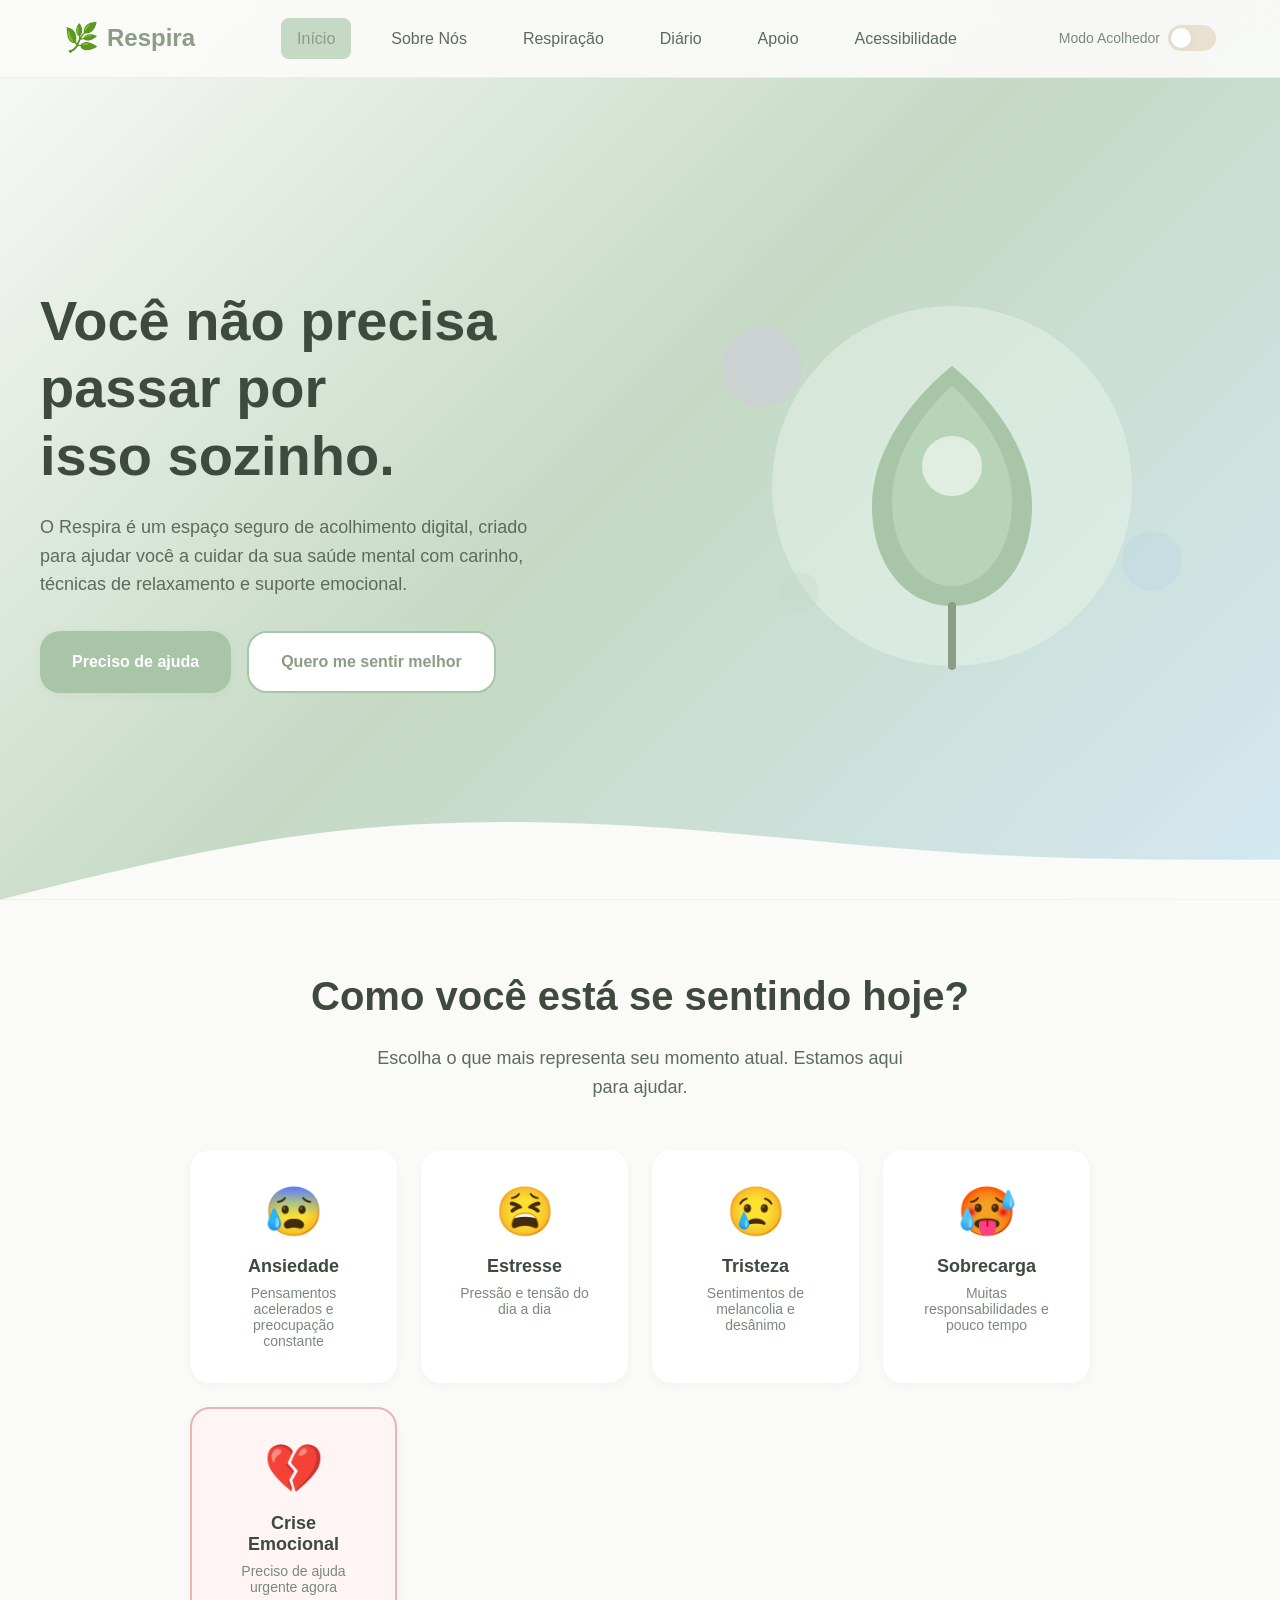
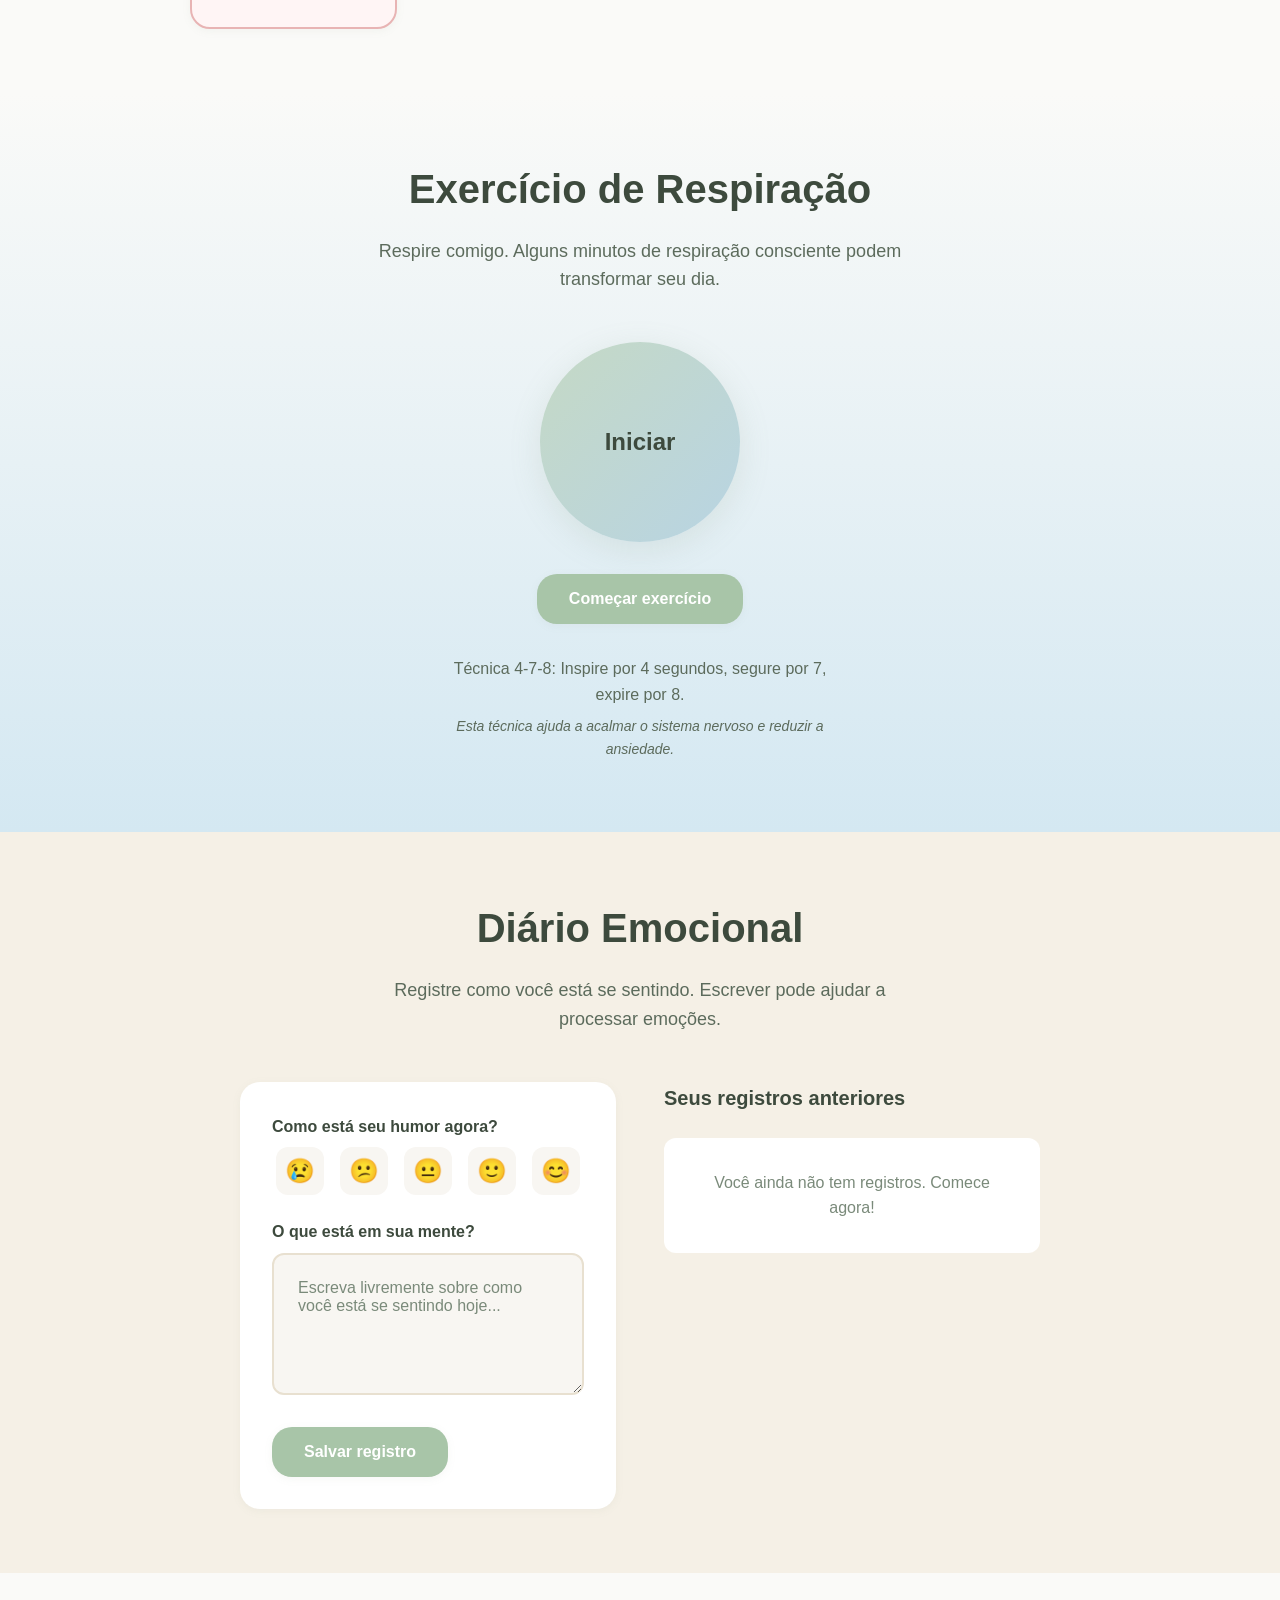
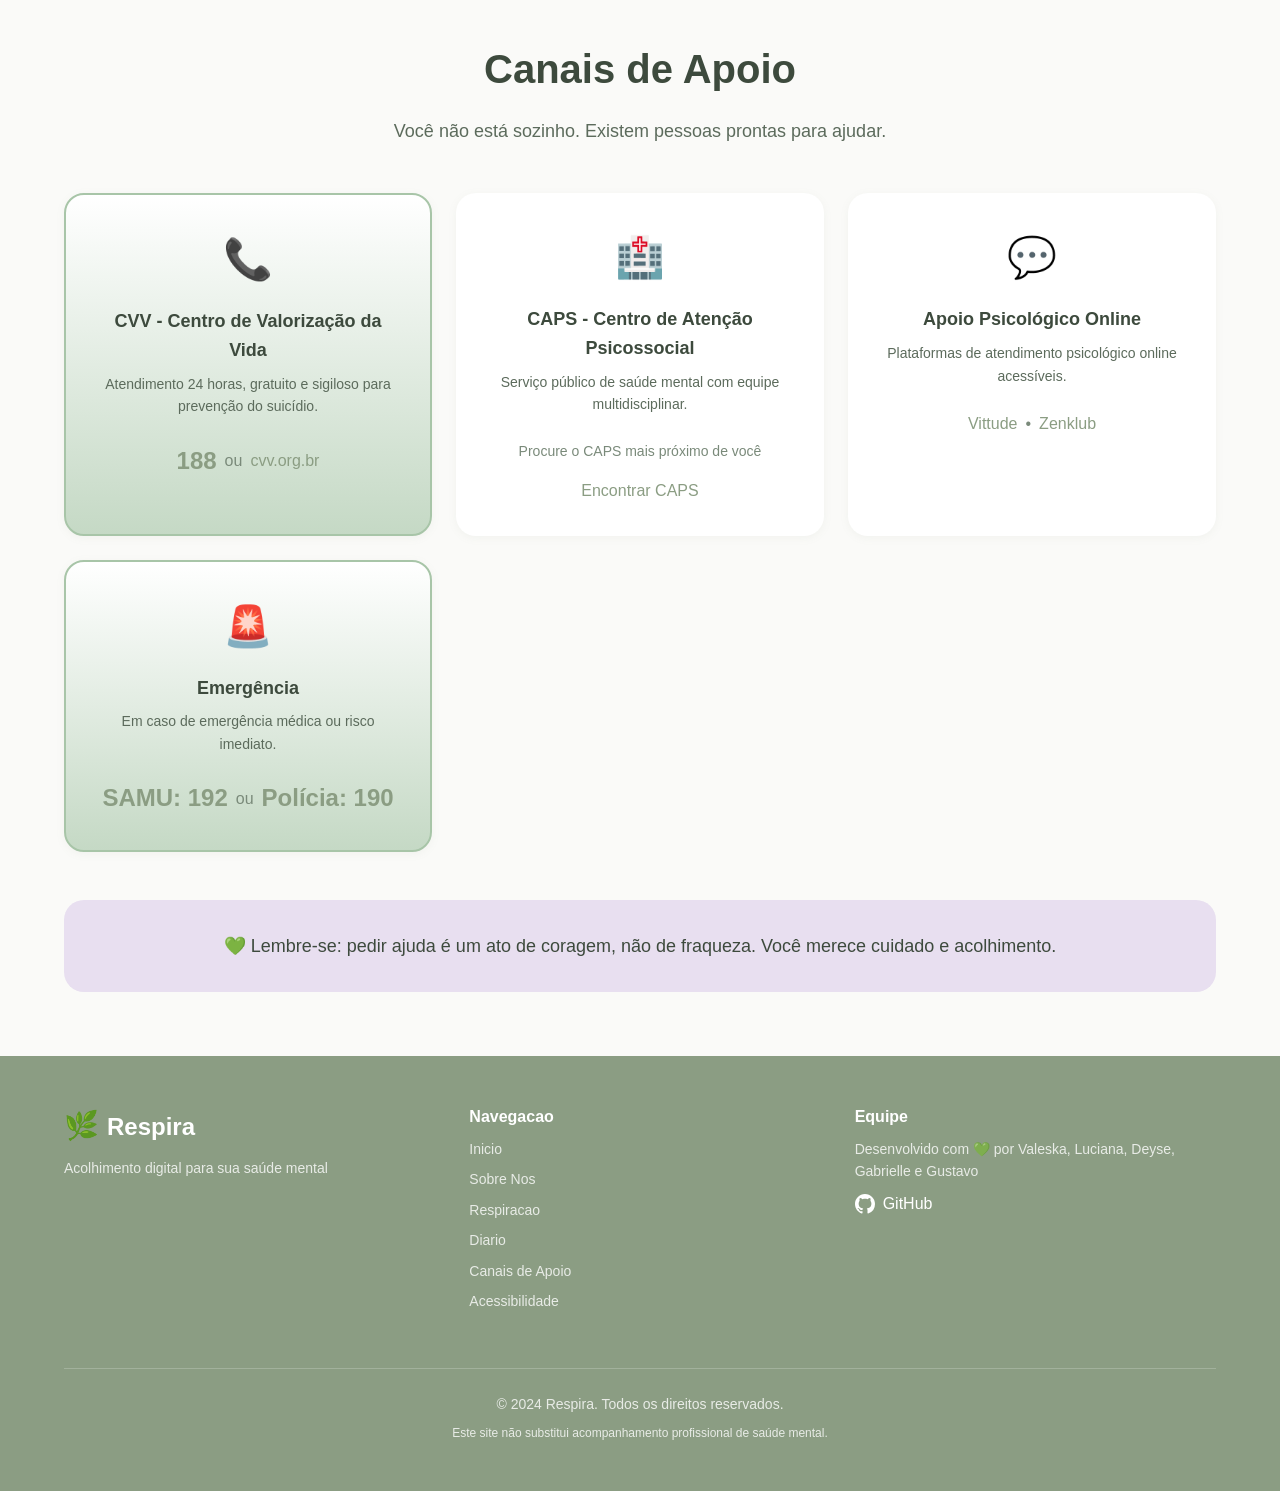
==== RESPIRA_WEB/HTML/index.html @ 134fc85c "Respira Código Inicial" ====
<!DOCTYPE html>
<html lang="pt-BR">
<head>
  <meta charset="UTF-8">
  <meta name="viewport" content="width=device-width, initial-scale=1.0">
  <title>Respira - Acolhimento Digital e Saúde Mental</title>
  <meta name="description" content="Você não precisa passar por isso sozinho. O Respira oferece acolhimento emocional, exercícios de respiração e apoio para sua saúde mental.">
  <link rel="preconnect" href="https://fonts.googleapis.com">
  <link rel="preconnect" href="https://fonts.gstatic.com" crossorigin>
  <link href="https://fonts.googleapis.com/css2?family=Nunito:wght@400;500;600;700&display=swap" rel="stylesheet">
  <link rel="stylesheet" href="../CSS/style.css">
  <script src="../JS/global-accessibility.js"></script>
</head>
<body>
  <!-- Skip link para acessibilidade -->
  <a href="#main-content" class="skip-link">Pular para o conteúdo principal</a>
  
  <!-- Header com toggle do Modo Acolhedor -->
  <header class="header">
    <div class="container header-content">
      <a href="#" class="logo">
        <span class="logo-icon">🌿</span>
        Respira
      </a>
      <nav class="nav">
        <a href="index.html" class="nav-link active">Início</a>
        <a href="sobre.html" class="nav-link">Sobre Nós</a>
        <a href="respiracao.html" class="nav-link">Respiração</a>
        <a href="diario.html" class="nav-link">Diário</a>
        <a href="apoio.html" class="nav-link">Apoio</a>
        <a href="acessibilidade.html" class="nav-link">Acessibilidade</a>
      </nav>
      <!-- RN04: Toggle para Modo Acolhedor -->
      <div class="modo-acolhedor-toggle">
        <label class="toggle-label" for="modoAcolhedor">
          <span class="toggle-text">Modo Acolhedor</span>
          <div class="toggle-switch">
            <input type="checkbox" id="modoAcolhedor" class="toggle-input">
            <span class="toggle-slider"></span>
          </div>
        </label>
      </div>
      <button class="mobile-menu-btn" aria-label="Menu">
        <span></span>
        <span></span>
        <span></span>
      </button>
    </div>
  </header>

  <!-- Mobile Menu -->
  <div class="mobile-menu">
    <a href="index.html" class="mobile-nav-link">Inicio</a>
    <a href="sobre.html" class="mobile-nav-link">Sobre Nos</a>
    <a href="respiracao.html" class="mobile-nav-link">Respiracao</a>
    <a href="diario.html" class="mobile-nav-link">Diario</a>
    <a href="apoio.html" class="mobile-nav-link">Apoio</a>
    <a href="acessibilidade.html" class="mobile-nav-link">Acessibilidade</a>
  </div>

  <main id="main-content">
    <!-- 1. HERO SECTION -->
    <section class="hero">
      <div class="container hero-content">
        <div class="hero-text">
          <h1 class="hero-title">Você não precisa passar por isso sozinho.</h1>
          <p class="hero-subtitle">
            O Respira é um espaço seguro de acolhimento digital, criado para ajudar você a cuidar 
            da sua saúde mental com carinho, técnicas de relaxamento e suporte emocional.
          </p>
          <div class="hero-buttons">
            <a href="#apoio" class="btn btn-primary">Preciso de ajuda</a>
            <a href="#como-voce-esta" class="btn btn-secondary">Quero me sentir melhor</a>
          </div>
        </div>
        <div class="hero-illustration">
          <div class="floating-shapes">
            <div class="shape shape-1"></div>
            <div class="shape shape-2"></div>
            <div class="shape shape-3"></div>
          </div>
          <div class="hero-image">
            <svg viewBox="0 0 400 400" fill="none" xmlns="http://www.w3.org/2000/svg">
              <circle cx="200" cy="200" r="180" fill="#E8F5E9" opacity="0.5"/>
              <path d="M200 80C200 80 120 140 120 220C120 280 155 320 200 320C245 320 280 280 280 220C280 140 200 80 200 80Z" fill="#A8C5A8"/>
              <path d="M200 100C200 100 140 150 140 215C140 265 167 300 200 300C233 300 260 265 260 215C260 150 200 100 200 100Z" fill="#B8D4B8"/>
              <circle cx="200" cy="180" r="30" fill="#fff" opacity="0.6"/>
              <path d="M200 320V380" stroke="#8B9D83" stroke-width="8" stroke-linecap="round"/>
            </svg>
          </div>
        </div>
      </div>
      <div class="hero-wave">
        <svg viewBox="0 0 1440 120" fill="none" xmlns="http://www.w3.org/2000/svg" preserveAspectRatio="none">
          <path d="M0 120L60 105C120 90 240 60 360 45C480 30 600 30 720 37.5C840 45 960 60 1080 67.5C1200 75 1320 75 1380 75L1440 75V120H1380C1320 120 1200 120 1080 120C960 120 840 120 720 120C600 120 480 120 360 120C240 120 120 120 60 120H0Z" fill="#FAFAF8"/>
        </svg>
      </div>
    </section>

    <!-- 2. SEÇÃO "COMO VOCÊ ESTÁ HOJE?" -->
    <section id="como-voce-esta" class="section emotions-section">
      <div class="container">
        <div class="section-header">
          <h2 class="section-title">Como você está se sentindo hoje?</h2>
          <p class="section-subtitle">Escolha o que mais representa seu momento atual. Estamos aqui para ajudar.</p>
        </div>
        
        <div class="emotions-grid">
          <!-- Card Ansiedade -->
          <button class="emotion-card" data-emotion="ansiedade">
            <div class="emotion-icon">😰</div>
            <h3 class="emotion-title">Ansiedade</h3>
            <p class="emotion-desc">Pensamentos acelerados e preocupação constante</p>
          </button>
          
          <!-- Card Estresse -->
          <button class="emotion-card" data-emotion="estresse">
            <div class="emotion-icon">😫</div>
            <h3 class="emotion-title">Estresse</h3>
            <p class="emotion-desc">Pressão e tensão do dia a dia</p>
          </button>
          
          <!-- Card Tristeza -->
          <button class="emotion-card" data-emotion="tristeza">
            <div class="emotion-icon">😢</div>
            <h3 class="emotion-title">Tristeza</h3>
            <p class="emotion-desc">Sentimentos de melancolia e desânimo</p>
          </button>
          
          <!-- Card Sobrecarga -->
          <button class="emotion-card" data-emotion="sobrecarga">
            <div class="emotion-icon">🥵</div>
            <h3 class="emotion-title">Sobrecarga</h3>
            <p class="emotion-desc">Muitas responsabilidades e pouco tempo</p>
          </button>
          
          <!-- Card Crise Emocional (RN01) -->
          <button class="emotion-card emotion-card-crisis" data-emotion="crise">
            <div class="emotion-icon">💔</div>
            <h3 class="emotion-title">Crise Emocional</h3>
            <p class="emotion-desc">Preciso de ajuda urgente agora</p>
          </button>
        </div>

        <!-- Conteúdo Dinâmico baseado na emoção selecionada -->
        <div id="conteudo-emocional" class="emotional-content" style="display: none;">
          <!-- Conteúdo será inserido dinamicamente via JavaScript -->
        </div>
      </div>
    </section>

    <!-- Alerta de Apoio (RN03) - Exibido após 3 emoções negativas -->
    <div id="alerta-apoio" class="support-alert" style="display: none;">
      <div class="support-alert-content">
        <button class="support-alert-close" aria-label="Fechar">&times;</button>
        <div class="support-alert-icon">💚</div>
        <h3>Estamos aqui por você</h3>
        <p>Notamos que você tem passado por momentos difíceis. Que tal conversar com um profissional? Buscar apoio é um ato de coragem e autocuidado.</p>
        <a href="#apoio" class="btn btn-primary">Ver opções de apoio</a>
      </div>
    </div>

    <!-- 4. EXERCÍCIO RESPIRATÓRIO -->
    <section id="respiracao" class="section breathing-section">
      <div class="container">
        <div class="section-header">
          <h2 class="section-title">Exercício de Respiração</h2>
          <p class="section-subtitle">Respire comigo. Alguns minutos de respiração consciente podem transformar seu dia.</p>
        </div>
        
        <div class="breathing-container">
          <div class="breathing-circle" id="breathingCircle">
            <span class="breathing-text" id="breathingText">Iniciar</span>
          </div>
          
          <div class="breathing-controls">
            <button class="btn btn-primary" id="startBreathing">Começar exercício</button>
            <button class="btn btn-secondary" id="stopBreathing" style="display: none;">Pausar</button>
          </div>
          
          <div class="breathing-info">
            <p>Técnica 4-7-8: Inspire por 4 segundos, segure por 7, expire por 8.</p>
            <p class="breathing-tip">Esta técnica ajuda a acalmar o sistema nervoso e reduzir a ansiedade.</p>
          </div>
        </div>
      </div>
    </section>

    <!-- 5. DIÁRIO EMOCIONAL -->
    <section id="diario" class="section diary-section">
      <div class="container">
        <div class="section-header">
          <h2 class="section-title">Diário Emocional</h2>
          <p class="section-subtitle">Registre como você está se sentindo. Escrever pode ajudar a processar emoções.</p>
        </div>
        
        <div class="diary-container">
          <form class="diary-form" id="diaryForm">
            <div class="diary-mood">
              <label class="diary-label">Como está seu humor agora?</label>
              <div class="mood-options">
                <button type="button" class="mood-btn" data-mood="muito-mal">😢</button>
                <button type="button" class="mood-btn" data-mood="mal">😕</button>
                <button type="button" class="mood-btn" data-mood="neutro">😐</button>
                <button type="button" class="mood-btn" data-mood="bem">🙂</button>
                <button type="button" class="mood-btn" data-mood="muito-bem">😊</button>
              </div>
            </div>
            
            <div class="diary-entry">
              <label class="diary-label" for="diaryText">O que está em sua mente?</label>
              <textarea 
                id="diaryText" 
                class="diary-textarea" 
                placeholder="Escreva livremente sobre como você está se sentindo hoje..."
                rows="5"
              ></textarea>
            </div>
            
            <button type="submit" class="btn btn-primary diary-submit">Salvar registro</button>
          </form>
          
          <div class="diary-history">
            <h3 class="diary-history-title">Seus registros anteriores</h3>
            <div id="diaryEntries" class="diary-entries">
              <!-- Entradas serão carregadas via JavaScript do LocalStorage -->
              <p class="diary-empty">Você ainda não tem registros. Comece agora!</p>
            </div>
          </div>
        </div>
      </div>
    </section>

    <!-- 6. SEÇÃO DE APOIO -->
    <section id="apoio" class="section support-section">
      <div class="container">
        <div class="section-header">
          <h2 class="section-title">Canais de Apoio</h2>
          <p class="section-subtitle">Você não está sozinho. Existem pessoas prontas para ajudar.</p>
        </div>
        
        <div class="support-grid">
          <!-- CVV -->
          <div class="support-card support-card-emergency">
            <div class="support-icon">📞</div>
            <h3 class="support-title">CVV - Centro de Valorização da Vida</h3>
            <p class="support-desc">Atendimento 24 horas, gratuito e sigiloso para prevenção do suicídio.</p>
            <div class="support-contact">
              <a href="tel:188" class="support-phone">188</a>
              <span class="support-divider">ou</span>
              <a href="https://www.cvv.org.br" target="_blank" class="support-link">cvv.org.br</a>
            </div>
          </div>
          
          <!-- CAPS -->
          <div class="support-card">
            <div class="support-icon">🏥</div>
            <h3 class="support-title">CAPS - Centro de Atenção Psicossocial</h3>
            <p class="support-desc">Serviço público de saúde mental com equipe multidisciplinar.</p>
            <div class="support-contact">
              <p class="support-info">Procure o CAPS mais próximo de você</p>
              <a href="https://www.gov.br/saude/pt-br/composicao/saps/caps" target="_blank" class="support-link">Encontrar CAPS</a>
            </div>
          </div>
          
          <!-- Apoio Psicológico Online -->
          <div class="support-card">
            <div class="support-icon">💬</div>
            <h3 class="support-title">Apoio Psicológico Online</h3>
            <p class="support-desc">Plataformas de atendimento psicológico online acessíveis.</p>
            <div class="support-contact">
              <a href="https://www.vittude.com" target="_blank" class="support-link">Vittude</a>
              <span class="support-divider">•</span>
              <a href="https://www.zenklub.com.br" target="_blank" class="support-link">Zenklub</a>
            </div>
          </div>
          
          <!-- Emergência -->
          <div class="support-card support-card-emergency">
            <div class="support-icon">🚨</div>
            <h3 class="support-title">Emergência</h3>
            <p class="support-desc">Em caso de emergência médica ou risco imediato.</p>
            <div class="support-contact">
              <a href="tel:192" class="support-phone">SAMU: 192</a>
              <span class="support-divider">ou</span>
              <a href="tel:190" class="support-phone">Polícia: 190</a>
            </div>
          </div>
        </div>
        
        <!-- Mensagem de Acolhimento -->
        <div class="support-message">
          <p>💚 Lembre-se: pedir ajuda é um ato de coragem, não de fraqueza. Você merece cuidado e acolhimento.</p>
        </div>
      </div>
    </section>
  </main>

  <!-- 7. RODAPÉ -->
  <footer class="footer">
    <div class="container footer-content">
      <div class="footer-brand">
        <span class="logo">
          <span class="logo-icon">🌿</span>
          Respira
        </span>
        <p class="footer-tagline">Acolhimento digital para sua saúde mental</p>
      </div>
      
      <div class="footer-info">
        <div class="footer-section">
          <h4>Navegacao</h4>
          <nav class="footer-nav">
            <a href="index.html">Inicio</a>
            <a href="sobre.html">Sobre Nos</a>
            <a href="respiracao.html">Respiracao</a>
            <a href="diario.html">Diario</a>
            <a href="apoio.html">Canais de Apoio</a>
            <a href="acessibilidade.html">Acessibilidade</a>
          </nav>
        </div>
        
        <div class="footer-section">
          <h4>Equipe</h4>
          <p>Desenvolvido com 💚 por Valeska, Luciana, Deyse, Gabrielle e Gustavo</p>
          <a href="https://github.com" target="_blank" class="footer-github">
            <svg width="20" height="20" viewBox="0 0 24 24" fill="currentColor">
              <path d="M12 0C5.37 0 0 5.37 0 12c0 5.31 3.435 9.795 8.205 11.385.6.105.825-.255.825-.57 0-.285-.015-1.23-.015-2.235-3.015.555-3.795-.735-4.035-1.41-.135-.345-.72-1.41-1.23-1.695-.42-.225-1.02-.78-.015-.795.945-.015 1.62.87 1.845 1.23 1.08 1.815 2.805 1.305 3.495.99.105-.78.42-1.305.765-1.605-2.67-.3-5.46-1.335-5.46-5.925 0-1.305.465-2.385 1.23-3.225-.12-.3-.54-1.53.12-3.18 0 0 1.005-.315 3.3 1.23.96-.27 1.98-.405 3-.405s2.04.135 3 .405c2.295-1.56 3.3-1.23 3.3-1.23.66 1.65.24 2.88.12 3.18.765.84 1.23 1.905 1.23 3.225 0 4.605-2.805 5.625-5.475 5.925.435.375.81 1.095.81 2.22 0 1.605-.015 2.895-.015 3.3 0 .315.225.69.825.57A12.02 12.02 0 0024 12c0-6.63-5.37-12-12-12z"/>
            </svg>
            GitHub
          </a>
        </div>
      </div>
      
      <div class="footer-bottom">
        <p>&copy; 2024 Respira. Todos os direitos reservados.</p>
        <p class="footer-disclaimer">Este site não substitui acompanhamento profissional de saúde mental.</p>
      </div>
    </div>
  </footer>

  <script src="app.js"></script>
</body>
</html>
---- RESPIRA_WEB/CSS/style.css ----
/* =====================================================
   RESPIRA - Estilos CSS
   Site de Acolhimento Digital e Saúde Mental
   
   Paleta de Cores:
   - Verde Sage: #A8C5A8, #8B9D83
   - Azul Claro: #B8D4E3, #A5C9E0
   - Bege: #F5F0E6, #E8E0D0
   - Branco Quente: #FAFAF8, #F8F6F2
   - Lilás Suave: #D4C5E0, #C9B8D9
   ===================================================== */

/* Reset e Base */
*, *::before, *::after {
  box-sizing: border-box;
  margin: 0;
  padding: 0;
}

:root {
  /* Cores Principais */
  --sage-green: #A8C5A8;
  --sage-green-dark: #8B9D83;
  --sage-green-light: #C5D9C5;
  
  --blue-light: #B8D4E3;
  --blue-lighter: #D4E8F2;
  
  --beige: #F5F0E6;
  --beige-dark: #E8E0D0;
  
  --white-warm: #FAFAF8;
  --white-warmer: #F8F6F2;
  
  --lilac: #D4C5E0;
  --lilac-light: #E8DFF0;
  
  /* Cores de Texto */
  --text-primary: #3D4A3D;
  --text-secondary: #5C6B5C;
  --text-muted: #7A8A7A;
  
  /* Cores de Estado */
  --crisis-bg: #FFF5F5;
  --crisis-border: #E8B4B4;
  --crisis-text: #8B4C4C;
  
  --success: #7CB77C;
  --warning: #E0C87A;
  
  /* Sombras */
  --shadow-sm: 0 2px 8px rgba(139, 157, 131, 0.08);
  --shadow-md: 0 4px 16px rgba(139, 157, 131, 0.12);
  --shadow-lg: 0 8px 32px rgba(139, 157, 131, 0.16);
  
  /* Bordas */
  --radius-sm: 8px;
  --radius-md: 12px;
  --radius-lg: 20px;
  --radius-xl: 32px;
  
  /* Transições */
  --transition-fast: 0.2s ease;
  --transition-normal: 0.3s ease;
  --transition-slow: 0.5s ease;
  
  /* Espaçamentos */
  --space-xs: 0.5rem;
  --space-sm: 1rem;
  --space-md: 1.5rem;
  --space-lg: 2rem;
  --space-xl: 3rem;
  --space-2xl: 4rem;
  
  /* Fontes */
  --font-family: Arial, Helvetica, sans-serif;
  --font-size-base: 16px;
  --line-height-base: 1.6;
}

html {
  font-size: var(--font-size-base);
  scroll-behavior: smooth;
}

body {
  font-family: var(--font-family);
  font-size: 1rem;
  line-height: var(--line-height-base);
  color: var(--text-primary);
  background-color: var(--white-warm);
  overflow-x: hidden;
}

/* Container */
.container {
  width: 100%;
  max-width: 1200px;
  margin: 0 auto;
  padding: 0 var(--space-md);
}

/* =====================================================
   HEADER
   ===================================================== */
.header {
  position: fixed;
  top: 0;
  left: 0;
  right: 0;
  z-index: 100;
  background: rgba(250, 250, 248, 0.95);
  backdrop-filter: blur(10px);
  border-bottom: 1px solid rgba(168, 197, 168, 0.2);
  padding: var(--space-sm) 0;
}

.header-content {
  display: flex;
  align-items: center;
  justify-content: space-between;
  gap: var(--space-md);
}

.logo {
  display: flex;
  align-items: center;
  gap: var(--space-xs);
  font-size: 1.5rem;
  font-weight: 700;
  color: var(--sage-green-dark);
  text-decoration: none;
  transition: color var(--transition-fast);
}

.logo:hover {
  color: var(--sage-green);
}

.logo-icon {
  font-size: 1.75rem;
}

.nav {
  display: none;
  gap: var(--space-md);
}

@media (min-width: 768px) {
  .nav {
    display: flex;
  }
}

.nav-link {
  color: var(--text-secondary);
  text-decoration: none;
  font-weight: 500;
  padding: var(--space-xs) var(--space-sm);
  border-radius: var(--radius-sm);
  transition: all var(--transition-fast);
}

.nav-link:hover {
  color: var(--sage-green-dark);
  background: var(--sage-green-light);
}

/* Toggle Modo Acolhedor */
.modo-acolhedor-toggle {
  display: none;
}

@media (min-width: 768px) {
  .modo-acolhedor-toggle {
    display: block;
  }
}

.toggle-label {
  display: flex;
  align-items: center;
  gap: var(--space-xs);
  cursor: pointer;
}

.toggle-text {
  font-size: 0.875rem;
  color: var(--text-muted);
  font-weight: 500;
}

.toggle-switch {
  position: relative;
  width: 48px;
  height: 26px;
}

.toggle-input {
  opacity: 0;
  width: 0;
  height: 0;
}

.toggle-slider {
  position: absolute;
  cursor: pointer;
  top: 0;
  left: 0;
  right: 0;
  bottom: 0;
  background-color: var(--beige-dark);
  border-radius: 26px;
  transition: var(--transition-fast);
}

.toggle-slider::before {
  position: absolute;
  content: "";
  height: 20px;
  width: 20px;
  left: 3px;
  bottom: 3px;
  background-color: white;
  border-radius: 50%;
  transition: var(--transition-fast);
  box-shadow: var(--shadow-sm);
}

.toggle-input:checked + .toggle-slider {
  background-color: var(--sage-green);
}

.toggle-input:checked + .toggle-slider::before {
  transform: translateX(22px);
}

/* Mobile Menu Button */
.mobile-menu-btn {
  display: flex;
  flex-direction: column;
  gap: 4px;
  padding: var(--space-xs);
  background: none;
  border: none;
  cursor: pointer;
}

@media (min-width: 768px) {
  .mobile-menu-btn {
    display: none;
  }
}

.mobile-menu-btn span {
  display: block;
  width: 24px;
  height: 2px;
  background: var(--text-secondary);
  border-radius: 2px;
  transition: var(--transition-fast);
}

.mobile-menu-btn.active span:nth-child(1) {
  transform: rotate(45deg) translate(4px, 4px);
}

.mobile-menu-btn.active span:nth-child(2) {
  opacity: 0;
}

.mobile-menu-btn.active span:nth-child(3) {
  transform: rotate(-45deg) translate(4px, -4px);
}

/* Mobile Menu */
.mobile-menu {
  display: none;
  position: fixed;
  top: 60px;
  left: 0;
  right: 0;
  background: var(--white-warm);
  padding: var(--space-md);
  box-shadow: var(--shadow-md);
  z-index: 99;
}

.mobile-menu.active {
  display: flex;
  flex-direction: column;
  gap: var(--space-sm);
}

.mobile-nav-link {
  color: var(--text-secondary);
  text-decoration: none;
  font-weight: 500;
  padding: var(--space-sm);
  border-radius: var(--radius-sm);
  transition: all var(--transition-fast);
}

.mobile-nav-link:hover {
  color: var(--sage-green-dark);
  background: var(--sage-green-light);
}

/* =====================================================
   BUTTONS
   ===================================================== */
.btn {
  display: inline-flex;
  align-items: center;
  justify-content: center;
  gap: var(--space-xs);
  padding: var(--space-sm) var(--space-lg);
  font-family: inherit;
  font-size: 1rem;
  font-weight: 600;
  text-decoration: none;
  border: none;
  border-radius: var(--radius-lg);
  cursor: pointer;
  transition: all var(--transition-fast);
}

.btn-primary {
  background: var(--sage-green);
  color: white;
  box-shadow: var(--shadow-sm);
}

.btn-primary:hover {
  background: var(--sage-green-dark);
  transform: translateY(-2px);
  box-shadow: var(--shadow-md);
}

.btn-secondary {
  background: white;
  color: var(--sage-green-dark);
  border: 2px solid var(--sage-green);
}

.btn-secondary:hover {
  background: var(--sage-green-light);
}

/* =====================================================
   HERO SECTION
   ===================================================== */
.hero {
  position: relative;
  min-height: 100vh;
  display: flex;
  align-items: center;
  background: linear-gradient(135deg, var(--white-warm) 0%, var(--sage-green-light) 50%, var(--blue-lighter) 100%);
  padding-top: 80px;
  overflow: hidden;
}

.hero-content {
  display: grid;
  grid-template-columns: 1fr;
  gap: var(--space-xl);
  padding: var(--space-xl) 0;
}

@media (min-width: 768px) {
  .hero-content {
    grid-template-columns: 1fr 1fr;
    align-items: center;
  }
}

.hero-text {
  text-align: center;
}

@media (min-width: 768px) {
  .hero-text {
    text-align: left;
  }
}

.hero-title {
  font-size: clamp(2rem, 5vw, 3.5rem);
  font-weight: 700;
  color: var(--text-primary);
  line-height: 1.2;
  margin-bottom: var(--space-md);
  text-wrap: balance;
}

.hero-subtitle {
  font-size: 1.125rem;
  color: var(--text-secondary);
  margin-bottom: var(--space-lg);
  max-width: 500px;
  text-wrap: pretty;
}

@media (min-width: 768px) {
  .hero-subtitle {
    margin-left: 0;
    margin-right: auto;
  }
}

.hero-buttons {
  display: flex;
  flex-wrap: wrap;
  gap: var(--space-sm);
  justify-content: center;
}

@media (min-width: 768px) {
  .hero-buttons {
    justify-content: flex-start;
  }
}

.hero-illustration {
  position: relative;
  display: flex;
  justify-content: center;
  align-items: center;
}

.hero-image {
  width: 100%;
  max-width: 400px;
}

.hero-image svg {
  width: 100%;
  height: auto;
}

/* Floating Shapes */
.floating-shapes {
  position: absolute;
  width: 100%;
  height: 100%;
  pointer-events: none;
}

.shape {
  position: absolute;
  border-radius: 50%;
  opacity: 0.4;
  animation: float 6s ease-in-out infinite;
}

.shape-1 {
  width: 80px;
  height: 80px;
  background: var(--lilac);
  top: 10%;
  left: 10%;
  animation-delay: 0s;
}

.shape-2 {
  width: 60px;
  height: 60px;
  background: var(--blue-light);
  top: 60%;
  right: 10%;
  animation-delay: 2s;
}

.shape-3 {
  width: 40px;
  height: 40px;
  background: var(--sage-green-light);
  bottom: 20%;
  left: 20%;
  animation-delay: 4s;
}

@keyframes float {
  0%, 100% {
    transform: translateY(0) rotate(0deg);
  }
  50% {
    transform: translateY(-20px) rotate(10deg);
  }
}

.hero-wave {
  position: absolute;
  bottom: 0;
  left: 0;
  right: 0;
  line-height: 0;
}

.hero-wave svg {
  width: 100%;
  height: auto;
}

/* =====================================================
   SECTIONS
   ===================================================== */
.section {
  padding: var(--space-2xl) 0;
}

.section-header {
  text-align: center;
  margin-bottom: var(--space-xl);
}

.section-title {
  font-size: clamp(1.75rem, 4vw, 2.5rem);
  font-weight: 700;
  color: var(--text-primary);
  margin-bottom: var(--space-sm);
  text-wrap: balance;
}

.section-subtitle {
  font-size: 1.125rem;
  color: var(--text-secondary);
  max-width: 600px;
  margin: 0 auto;
  text-wrap: pretty;
}

/* =====================================================
   EMOTIONS SECTION
   ===================================================== */
.emotions-section {
  background: var(--white-warm);
}

.emotions-grid {
  display: grid;
  grid-template-columns: repeat(auto-fit, minmax(200px, 1fr));
  gap: var(--space-md);
  max-width: 900px;
  margin: 0 auto;
}

.emotion-card {
  display: flex;
  flex-direction: column;
  align-items: center;
  text-align: center;
  padding: var(--space-lg);
  background: white;
  border: 2px solid transparent;
  border-radius: var(--radius-lg);
  box-shadow: var(--shadow-sm);
  cursor: pointer;
  transition: all var(--transition-normal);
  font-family: inherit;
}

.emotion-card:hover {
  transform: translateY(-4px);
  box-shadow: var(--shadow-md);
  border-color: var(--sage-green-light);
}

.emotion-card.active {
  border-color: var(--sage-green);
  background: var(--sage-green-light);
}

.emotion-card-crisis {
  border-color: var(--crisis-border);
  background: var(--crisis-bg);
}

.emotion-card-crisis:hover {
  border-color: var(--crisis-text);
}

.emotion-icon {
  font-size: 3rem;
  margin-bottom: var(--space-sm);
}

.emotion-title {
  font-size: 1.125rem;
  font-weight: 600;
  color: var(--text-primary);
  margin-bottom: var(--space-xs);
}

.emotion-desc {
  font-size: 0.875rem;
  color: var(--text-muted);
}

/* Conteúdo Emocional Dinâmico */
.emotional-content {
  margin-top: var(--space-xl);
  padding: var(--space-lg);
  background: white;
  border-radius: var(--radius-lg);
  box-shadow: var(--shadow-md);
  animation: fadeIn 0.5s ease;
}

@keyframes fadeIn {
  from {
    opacity: 0;
    transform: translateY(20px);
  }
  to {
    opacity: 1;
    transform: translateY(0);
  }
}

.emotional-content h3 {
  font-size: 1.5rem;
  color: var(--text-primary);
  margin-bottom: var(--space-md);
}

.emotional-content p {
  color: var(--text-secondary);
  margin-bottom: var(--space-sm);
}

.emotional-content ul {
  list-style: none;
  margin: var(--space-md) 0;
}

.emotional-content li {
  padding: var(--space-xs) 0;
  padding-left: var(--space-md);
  position: relative;
  color: var(--text-secondary);
}

.emotional-content li::before {
  content: "🌿";
  position: absolute;
  left: 0;
}

/* RN01: Estilo para conteúdo de crise */
.emotional-content.crisis-mode {
  background: var(--crisis-bg);
  border: 2px solid var(--crisis-border);
}

.emotional-content.crisis-mode h3 {
  color: var(--crisis-text);
}

.emergency-contacts {
  display: grid;
  gap: var(--space-md);
  margin-top: var(--space-md);
}

.emergency-contact {
  display: flex;
  align-items: center;
  gap: var(--space-md);
  padding: var(--space-md);
  background: white;
  border-radius: var(--radius-md);
  border: 1px solid var(--crisis-border);
}

.emergency-contact-icon {
  font-size: 2rem;
}

.emergency-contact-info h4 {
  font-size: 1.125rem;
  color: var(--text-primary);
  margin-bottom: var(--space-xs);
}

.emergency-contact-phone {
  font-size: 1.5rem;
  font-weight: 700;
  color: var(--crisis-text);
  text-decoration: none;
}

.emergency-contact-phone:hover {
  text-decoration: underline;
}

/* Alerta de Apoio (RN03) */
.support-alert {
  position: fixed;
  top: 0;
  left: 0;
  right: 0;
  bottom: 0;
  background: rgba(0, 0, 0, 0.5);
  display: flex;
  align-items: center;
  justify-content: center;
  z-index: 200;
  padding: var(--space-md);
}

.support-alert-content {
  position: relative;
  background: white;
  padding: var(--space-xl);
  border-radius: var(--radius-lg);
  max-width: 500px;
  text-align: center;
  animation: scaleIn 0.3s ease;
}

@keyframes scaleIn {
  from {
    opacity: 0;
    transform: scale(0.9);
  }
  to {
    opacity: 1;
    transform: scale(1);
  }
}

.support-alert-close {
  position: absolute;
  top: var(--space-sm);
  right: var(--space-sm);
  background: none;
  border: none;
  font-size: 1.5rem;
  color: var(--text-muted);
  cursor: pointer;
  transition: color var(--transition-fast);
}

.support-alert-close:hover {
  color: var(--text-primary);
}

.support-alert-icon {
  font-size: 3rem;
  margin-bottom: var(--space-md);
}

.support-alert-content h3 {
  font-size: 1.5rem;
  color: var(--text-primary);
  margin-bottom: var(--space-sm);
}

.support-alert-content p {
  color: var(--text-secondary);
  margin-bottom: var(--space-lg);
}

/* =====================================================
   BREATHING SECTION
   ===================================================== */
.breathing-section {
  background: linear-gradient(180deg, var(--white-warm) 0%, var(--blue-lighter) 100%);
}

.breathing-container {
  display: flex;
  flex-direction: column;
  align-items: center;
  gap: var(--space-lg);
}

.breathing-circle {
  width: 200px;
  height: 200px;
  border-radius: 50%;
  background: linear-gradient(135deg, var(--sage-green-light) 0%, var(--blue-light) 100%);
  display: flex;
  align-items: center;
  justify-content: center;
  box-shadow: var(--shadow-lg);
  transition: transform 4s ease-in-out;
}

.breathing-circle.inhale {
  animation: breatheIn 4s ease-in-out forwards;
}

.breathing-circle.hold {
  transform: scale(1.3);
}

.breathing-circle.exhale {
  animation: breatheOut 8s ease-in-out forwards;
}

@keyframes breatheIn {
  from {
    transform: scale(1);
  }
  to {
    transform: scale(1.3);
  }
}

@keyframes breatheOut {
  from {
    transform: scale(1.3);
  }
  to {
    transform: scale(1);
  }
}

.breathing-text {
  font-size: 1.5rem;
  font-weight: 600;
  color: var(--text-primary);
  text-align: center;
}

.breathing-controls {
  display: flex;
  gap: var(--space-sm);
}

.breathing-info {
  text-align: center;
  max-width: 400px;
}

.breathing-info p {
  color: var(--text-secondary);
  margin-bottom: var(--space-xs);
}

.breathing-tip {
  font-size: 0.875rem;
  color: var(--text-muted);
  font-style: italic;
}

/* =====================================================
   DIARY SECTION
   ===================================================== */
.diary-section {
  background: var(--beige);
}

.diary-container {
  display: grid;
  gap: var(--space-xl);
  max-width: 800px;
  margin: 0 auto;
}

@media (min-width: 768px) {
  .diary-container {
    grid-template-columns: 1fr 1fr;
  }
}

.diary-form {
  display: flex;
  flex-direction: column;
  gap: var(--space-md);
  padding: var(--space-lg);
  background: white;
  border-radius: var(--radius-lg);
  box-shadow: var(--shadow-sm);
}

.diary-label {
  display: block;
  font-weight: 600;
  color: var(--text-primary);
  margin-bottom: var(--space-xs);
}

.mood-options {
  display: flex;
  gap: var(--space-sm);
  justify-content: center;
}

.mood-btn {
  width: 48px;
  height: 48px;
  font-size: 1.5rem;
  background: var(--white-warmer);
  border: 2px solid transparent;
  border-radius: var(--radius-md);
  cursor: pointer;
  transition: all var(--transition-fast);
}

.mood-btn:hover {
  transform: scale(1.1);
  border-color: var(--sage-green-light);
}

.mood-btn.selected {
  border-color: var(--sage-green);
  background: var(--sage-green-light);
  transform: scale(1.1);
}

.diary-textarea {
  width: 100%;
  padding: var(--space-md);
  font-family: inherit;
  font-size: 1rem;
  color: var(--text-primary);
  background: var(--white-warmer);
  border: 2px solid var(--beige-dark);
  border-radius: var(--radius-md);
  resize: vertical;
  transition: border-color var(--transition-fast);
}

.diary-textarea:focus {
  outline: none;
  border-color: var(--sage-green);
}

.diary-textarea::placeholder {
  color: var(--text-muted);
}

.diary-submit {
  align-self: flex-start;
}

.diary-history {
  display: flex;
  flex-direction: column;
  gap: var(--space-md);
}

.diary-history-title {
  font-size: 1.25rem;
  font-weight: 600;
  color: var(--text-primary);
}

.diary-entries {
  display: flex;
  flex-direction: column;
  gap: var(--space-sm);
  max-height: 400px;
  overflow-y: auto;
}

.diary-entry-card {
  padding: var(--space-md);
  background: white;
  border-radius: var(--radius-md);
  box-shadow: var(--shadow-sm);
}

.diary-entry-header {
  display: flex;
  justify-content: space-between;
  align-items: center;
  margin-bottom: var(--space-xs);
}

.diary-entry-mood {
  font-size: 1.25rem;
}

.diary-entry-date {
  font-size: 0.75rem;
  color: var(--text-muted);
}

.diary-entry-text {
  font-size: 0.875rem;
  color: var(--text-secondary);
  line-height: 1.5;
}

.diary-empty {
  color: var(--text-muted);
  text-align: center;
  padding: var(--space-lg);
  background: white;
  border-radius: var(--radius-md);
}

/* =====================================================
   SUPPORT SECTION
   ===================================================== */
.support-section {
  background: var(--white-warm);
}

.support-grid {
  display: grid;
  grid-template-columns: repeat(auto-fit, minmax(280px, 1fr));
  gap: var(--space-md);
  margin-bottom: var(--space-xl);
}

.support-card {
  padding: var(--space-lg);
  background: white;
  border-radius: var(--radius-lg);
  box-shadow: var(--shadow-sm);
  text-align: center;
  transition: all var(--transition-normal);
}

.support-card:hover {
  transform: translateY(-4px);
  box-shadow: var(--shadow-md);
}

.support-card-emergency {
  border: 2px solid var(--sage-green);
  background: linear-gradient(180deg, white 0%, var(--sage-green-light) 100%);
}

.support-icon {
  font-size: 2.5rem;
  margin-bottom: var(--space-sm);
}

.support-title {
  font-size: 1.125rem;
  font-weight: 600;
  color: var(--text-primary);
  margin-bottom: var(--space-xs);
}

.support-desc {
  font-size: 0.875rem;
  color: var(--text-secondary);
  margin-bottom: var(--space-md);
}

.support-contact {
  display: flex;
  flex-wrap: wrap;
  align-items: center;
  justify-content: center;
  gap: var(--space-xs);
}

.support-phone {
  font-size: 1.5rem;
  font-weight: 700;
  color: var(--sage-green-dark);
  text-decoration: none;
}

.support-phone:hover {
  color: var(--sage-green);
  text-decoration: underline;
}

.support-divider {
  color: var(--text-muted);
}

.support-link {
  color: var(--sage-green-dark);
  text-decoration: none;
  font-weight: 500;
}

.support-link:hover {
  text-decoration: underline;
}

.support-info {
  font-size: 0.875rem;
  color: var(--text-muted);
  margin-bottom: var(--space-xs);
}

.support-message {
  text-align: center;
  padding: var(--space-lg);
  background: var(--lilac-light);
  border-radius: var(--radius-lg);
}

.support-message p {
  font-size: 1.125rem;
  color: var(--text-primary);
  font-weight: 500;
}

/* =====================================================
   FOOTER
   ===================================================== */
.footer {
  background: var(--sage-green-dark);
  color: white;
  padding: var(--space-xl) 0;
}

.footer-content {
  display: grid;
  gap: var(--space-lg);
}

@media (min-width: 768px) {
  .footer-content {
    grid-template-columns: 1fr 2fr;
  }
}

.footer-brand .logo {
  color: white;
  margin-bottom: var(--space-xs);
}

.footer-tagline {
  color: rgba(255, 255, 255, 0.8);
  font-size: 0.875rem;
}

.footer-info {
  display: grid;
  gap: var(--space-md);
}

@media (min-width: 768px) {
  .footer-info {
    grid-template-columns: 1fr 1fr;
  }
}

.footer-section h4 {
  font-size: 1rem;
  font-weight: 600;
  margin-bottom: var(--space-xs);
}

.footer-section p {
  font-size: 0.875rem;
  color: rgba(255, 255, 255, 0.8);
  line-height: 1.6;
}

.footer-github {
  display: inline-flex;
  align-items: center;
  gap: var(--space-xs);
  color: white;
  text-decoration: none;
  margin-top: var(--space-xs);
  transition: opacity var(--transition-fast);
}

.footer-github:hover {
  opacity: 0.8;
}

.footer-bottom {
  grid-column: 1 / -1;
  border-top: 1px solid rgba(255, 255, 255, 0.2);
  padding-top: var(--space-md);
  margin-top: var(--space-md);
  text-align: center;
}

.footer-bottom p {
  font-size: 0.875rem;
  color: rgba(255, 255, 255, 0.8);
}

.footer-disclaimer {
  font-size: 0.75rem !important;
  margin-top: var(--space-xs);
}

/* =====================================================
   UTILITIES & ANIMATIONS
   ===================================================== */
.sr-only {
  position: absolute;
  width: 1px;
  height: 1px;
  padding: 0;
  margin: -1px;
  overflow: hidden;
  clip: rect(0, 0, 0, 0);
  white-space: nowrap;
  border: 0;
}

/* Smooth scroll behavior */
@media (prefers-reduced-motion: reduce) {
  html {
    scroll-behavior: auto;
  }
  
  *,
  *::before,
  *::after {
    animation-duration: 0.01ms !important;
    animation-iteration-count: 1 !important;
    transition-duration: 0.01ms !important;
  }
}

/* =====================================================
   NOVAS PÁGINAS - ESTILOS ADICIONAIS
   ===================================================== */

/* Nav Link Active */
.nav-link.active {
  color: var(--sage-green-dark);
  background: var(--sage-green-light);
}

/* Footer Navigation */
.footer-nav {
  display: flex;
  flex-direction: column;
  gap: var(--space-xs);
}

.footer-nav a {
  color: rgba(255, 255, 255, 0.8);
  text-decoration: none;
  font-size: 0.875rem;
  transition: color var(--transition-fast);
}

.footer-nav a:hover {
  color: white;
}

/* Page Hero */
.page-hero {
  background: linear-gradient(135deg, var(--sage-green-light) 0%, var(--blue-lighter) 100%);
  padding: calc(80px + var(--space-2xl)) 0 var(--space-2xl);
  text-align: center;
}

.page-hero-support {
  background: linear-gradient(135deg, var(--sage-green-light) 0%, var(--lilac-light) 100%);
}

.page-title {
  font-size: clamp(2rem, 5vw, 3rem);
  font-weight: 700;
  color: var(--text-primary);
  margin-bottom: var(--space-sm);
}

.page-subtitle {
  font-size: 1.125rem;
  color: var(--text-secondary);
  max-width: 600px;
  margin: 0 auto;
}

/* =====================================================
   SOBRE NÓS PAGE
   ===================================================== */

/* Mission Section */
.mission-section {
  background: var(--white-warm);
}

.mission-content {
  display: grid;
  gap: var(--space-xl);
}

@media (min-width: 768px) {
  .mission-content {
    grid-template-columns: 1fr 1fr;
    align-items: start;
  }
}

.mission-text {
  padding: var(--space-lg);
  background: white;
  border-radius: var(--radius-lg);
  box-shadow: var(--shadow-sm);
}

.mission-text p {
  color: var(--text-secondary);
  margin-bottom: var(--space-md);
  line-height: 1.7;
}

.mission-text p:last-child {
  margin-bottom: 0;
}

.mission-values h3 {
  font-size: 1.25rem;
  color: var(--text-primary);
  margin-bottom: var(--space-md);
}

.values-grid {
  display: grid;
  grid-template-columns: repeat(2, 1fr);
  gap: var(--space-sm);
}

.value-card {
  padding: var(--space-md);
  background: white;
  border-radius: var(--radius-md);
  text-align: center;
  box-shadow: var(--shadow-sm);
}

.value-icon {
  font-size: 2rem;
  display: block;
  margin-bottom: var(--space-xs);
}

.value-card h4 {
  font-size: 1rem;
  color: var(--text-primary);
  margin-bottom: var(--space-xs);
}

.value-card p {
  font-size: 0.875rem;
  color: var(--text-muted);
}

/* Importance Section */
.importance-section {
  background: var(--beige);
}

.importance-grid {
  display: grid;
  grid-template-columns: repeat(auto-fit, minmax(200px, 1fr));
  gap: var(--space-md);
  margin-bottom: var(--space-lg);
}

.importance-card {
  padding: var(--space-lg);
  background: white;
  border-radius: var(--radius-lg);
  text-align: center;
  box-shadow: var(--shadow-sm);
}

.importance-number {
  font-size: 2.5rem;
  font-weight: 700;
  color: var(--sage-green-dark);
  margin-bottom: var(--space-xs);
}

.importance-card p {
  font-size: 0.875rem;
  color: var(--text-secondary);
}

.importance-message {
  text-align: center;
  padding: var(--space-md);
  background: var(--lilac-light);
  border-radius: var(--radius-md);
}

.importance-message p {
  font-weight: 500;
  color: var(--text-primary);
}

/* Team Section */
.team-section {
  background: var(--white-warm);
}

.team-grid {
  display: grid;
  grid-template-columns: repeat(auto-fit, minmax(220px, 1fr));
  gap: var(--space-md);
}

.team-card {
  padding: var(--space-lg);
  background: white;
  border-radius: var(--radius-lg);
  text-align: center;
  box-shadow: var(--shadow-sm);
  transition: all var(--transition-normal);
}

.team-card:hover {
  transform: translateY(-4px);
  box-shadow: var(--shadow-md);
}

.team-avatar {
  margin-bottom: var(--space-md);
}

.avatar-placeholder {
  width: 80px;
  height: 80px;
  border-radius: 50%;
  display: flex;
  align-items: center;
  justify-content: center;
  margin: 0 auto;
  font-size: 2rem;
  font-weight: 700;
  color: white;
}

.team-name {
  font-size: 1.25rem;
  font-weight: 600;
  color: var(--text-primary);
  margin-bottom: var(--space-xs);
}

.team-role {
  display: inline-block;
  font-size: 0.75rem;
  font-weight: 500;
  color: var(--sage-green-dark);
  background: var(--sage-green-light);
  padding: 4px 12px;
  border-radius: 20px;
  margin-bottom: var(--space-sm);
}

.team-bio {
  font-size: 0.875rem;
  color: var(--text-secondary);
  line-height: 1.5;
}

/* Social Section */
.social-section {
  background: linear-gradient(180deg, var(--white-warm) 0%, var(--sage-green-light) 100%);
}

.social-content {
  max-width: 800px;
  margin: 0 auto;
  text-align: center;
}

.social-content > p {
  color: var(--text-secondary);
  margin-bottom: var(--space-lg);
}

.social-goals {
  display: grid;
  gap: var(--space-md);
}

@media (min-width: 768px) {
  .social-goals {
    grid-template-columns: repeat(2, 1fr);
  }
}

.social-goal {
  display: flex;
  align-items: flex-start;
  gap: var(--space-md);
  padding: var(--space-md);
  background: white;
  border-radius: var(--radius-md);
  text-align: left;
  box-shadow: var(--shadow-sm);
}

.social-icon {
  font-size: 2rem;
  flex-shrink: 0;
}

.social-goal h4 {
  font-size: 1rem;
  color: var(--text-primary);
  margin-bottom: var(--space-xs);
}

.social-goal p {
  font-size: 0.875rem;
  color: var(--text-secondary);
}

/* =====================================================
   RESPIRAÇÃO PAGE
   ===================================================== */

.breathing-main-section {
  background: linear-gradient(180deg, var(--white-warm) 0%, var(--blue-lighter) 100%);
}

.breathing-main {
  display: grid;
  gap: var(--space-xl);
  max-width: 900px;
  margin: 0 auto;
}

@media (min-width: 768px) {
  .breathing-main {
    grid-template-columns: 1fr 1fr;
    align-items: center;
  }
}

.breathing-display {
  display: flex;
  flex-direction: column;
  align-items: center;
  gap: var(--space-lg);
}

.breathing-circle-large {
  width: 250px;
  height: 250px;
  border-radius: 50%;
  background: linear-gradient(135deg, var(--sage-green-light) 0%, var(--blue-light) 100%);
  display: flex;
  align-items: center;
  justify-content: center;
  box-shadow: var(--shadow-lg);
  transition: transform 4s ease-in-out;
}

.breathing-circle-large.inhale {
  animation: breatheInLarge 4s ease-in-out forwards;
}

.breathing-circle-large.hold {
  transform: scale(1.2);
}

.breathing-circle-large.exhale {
  animation: breatheOutLarge 8s ease-in-out forwards;
}

@keyframes breatheInLarge {
  from { transform: scale(1); }
  to { transform: scale(1.2); }
}

@keyframes breatheOutLarge {
  from { transform: scale(1.2); }
  to { transform: scale(1); }
}

.breathing-inner {
  text-align: center;
}

.breathing-phase {
  display: block;
  font-size: 1.25rem;
  font-weight: 600;
  color: var(--text-primary);
  margin-bottom: var(--space-xs);
}

.breathing-counter {
  display: block;
  font-size: 3rem;
  font-weight: 700;
  color: var(--sage-green-dark);
}

.breathing-progress {
  width: 100%;
  max-width: 250px;
  height: 8px;
  background: var(--beige-dark);
  border-radius: 4px;
  overflow: hidden;
}

.progress-bar {
  height: 100%;
  background: var(--sage-green);
  border-radius: 4px;
  transition: width 1s linear;
}

.breathing-controls-panel {
  padding: var(--space-lg);
  background: white;
  border-radius: var(--radius-lg);
  box-shadow: var(--shadow-sm);
}

.breathing-controls-panel h2 {
  font-size: 1.5rem;
  color: var(--text-primary);
  margin-bottom: var(--space-sm);
}

.breathing-description {
  color: var(--text-secondary);
  margin-bottom: var(--space-lg);
}

.technique-steps {
  display: flex;
  justify-content: space-between;
  gap: var(--space-sm);
  margin-bottom: var(--space-lg);
}

.technique-step {
  text-align: center;
  flex: 1;
  padding: var(--space-sm);
  background: var(--beige);
  border-radius: var(--radius-md);
}

.step-number {
  display: block;
  font-size: 1.5rem;
  font-weight: 700;
  color: var(--sage-green-dark);
}

.step-label {
  font-size: 0.75rem;
  color: var(--text-secondary);
}

.breathing-buttons {
  display: flex;
  flex-wrap: wrap;
  gap: var(--space-sm);
  margin-bottom: var(--space-lg);
}

.btn-large {
  padding: var(--space-md) var(--space-xl);
  font-size: 1.125rem;
}

.btn-icon {
  margin-right: var(--space-xs);
}

.breathing-stats {
  display: flex;
  gap: var(--space-lg);
  padding: var(--space-md);
  background: var(--beige);
  border-radius: var(--radius-md);
  margin-bottom: var(--space-md);
}

.stat-item {
  display: flex;
  flex-direction: column;
  align-items: center;
}

.stat-label {
  font-size: 0.75rem;
  color: var(--text-muted);
}

.stat-value {
  font-size: 1.5rem;
  font-weight: 700;
  color: var(--sage-green-dark);
}

.sound-toggle {
  padding-top: var(--space-md);
  border-top: 1px solid var(--beige-dark);
}

/* Techniques Section */
.techniques-section {
  background: var(--white-warm);
}

.techniques-grid {
  display: grid;
  grid-template-columns: repeat(auto-fit, minmax(280px, 1fr));
  gap: var(--space-md);
}

.technique-card {
  padding: var(--space-lg);
  background: white;
  border-radius: var(--radius-lg);
  box-shadow: var(--shadow-sm);
}

.technique-card .technique-icon {
  font-size: 2.5rem;
  margin-bottom: var(--space-sm);
}

.technique-card h3 {
  font-size: 1.125rem;
  color: var(--text-primary);
  margin-bottom: var(--space-sm);
}

.technique-card > p {
  color: var(--text-secondary);
  font-size: 0.875rem;
  margin-bottom: var(--space-md);
}

.technique-instructions h4 {
  font-size: 0.875rem;
  font-weight: 600;
  color: var(--text-primary);
  margin-bottom: var(--space-xs);
}

.technique-instructions ol {
  padding-left: var(--space-md);
  color: var(--text-secondary);
  font-size: 0.875rem;
}

.technique-instructions li {
  margin-bottom: var(--space-xs);
}

/* Tips Section */
.tips-section {
  background: var(--beige);
}

.tips-content {
  max-width: 900px;
  margin: 0 auto;
}

.tips-grid {
  display: grid;
  grid-template-columns: repeat(auto-fit, minmax(200px, 1fr));
  gap: var(--space-md);
}

.tip-card {
  padding: var(--space-md);
  background: white;
  border-radius: var(--radius-md);
  text-align: center;
  box-shadow: var(--shadow-sm);
}

.tip-icon {
  font-size: 2rem;
  display: block;
  margin-bottom: var(--space-sm);
}

.tip-card h4 {
  font-size: 1rem;
  color: var(--text-primary);
  margin-bottom: var(--space-xs);
}

.tip-card p {
  font-size: 0.875rem;
  color: var(--text-secondary);
}

/* =====================================================
   DIÁRIO PAGE
   ===================================================== */

.diary-main-section {
  background: var(--beige);
}

.diary-main {
  display: grid;
  gap: var(--space-xl);
  max-width: 1000px;
  margin: 0 auto;
}

@media (min-width: 768px) {
  .diary-main {
    grid-template-columns: 1fr 1fr;
  }
}

.diary-form-container {
  padding: var(--space-lg);
  background: white;
  border-radius: var(--radius-lg);
  box-shadow: var(--shadow-sm);
}

.diary-form-container h2 {
  font-size: 1.25rem;
  color: var(--text-primary);
  margin-bottom: var(--space-lg);
}

.diary-form-full {
  display: flex;
  flex-direction: column;
  gap: var(--space-lg);
}

.form-label {
  display: block;
  font-weight: 600;
  color: var(--text-primary);
  margin-bottom: var(--space-sm);
}

.mood-grid {
  display: grid;
  grid-template-columns: repeat(5, 1fr);
  gap: var(--space-xs);
}

.mood-option {
  display: flex;
  flex-direction: column;
  align-items: center;
  padding: var(--space-sm);
  background: var(--white-warmer);
  border: 2px solid transparent;
  border-radius: var(--radius-md);
  cursor: pointer;
  transition: all var(--transition-fast);
  font-family: inherit;
}

.mood-option:hover {
  border-color: var(--sage-green-light);
}

.mood-option.selected {
  border-color: var(--sage-green);
  background: var(--sage-green-light);
}

.mood-emoji {
  font-size: 1.5rem;
  margin-bottom: var(--space-xs);
}

.mood-label {
  font-size: 0.625rem;
  color: var(--text-muted);
  text-transform: uppercase;
}

.tags-container {
  display: flex;
  flex-wrap: wrap;
  gap: var(--space-xs);
}

.emotion-tag {
  padding: 6px 12px;
  font-size: 0.875rem;
  font-family: inherit;
  background: var(--white-warmer);
  border: 1px solid var(--beige-dark);
  border-radius: 20px;
  cursor: pointer;
  transition: all var(--transition-fast);
}

.emotion-tag:hover {
  border-color: var(--sage-green);
}

.emotion-tag.selected {
  background: var(--sage-green-light);
  border-color: var(--sage-green);
  color: var(--sage-green-dark);
}

.diary-text-field {
  position: relative;
}

.diary-textarea-full {
  width: 100%;
  padding: var(--space-md);
  font-family: inherit;
  font-size: 1rem;
  color: var(--text-primary);
  background: var(--white-warmer);
  border: 2px solid var(--beige-dark);
  border-radius: var(--radius-md);
  resize: vertical;
  min-height: 150px;
  transition: border-color var(--transition-fast);
}

.diary-textarea-full:focus {
  outline: none;
  border-color: var(--sage-green);
}

.char-count {
  position: absolute;
  bottom: var(--space-sm);
  right: var(--space-sm);
  font-size: 0.75rem;
  color: var(--text-muted);
}

/* Diary History */
.diary-history-container {
  display: flex;
  flex-direction: column;
  gap: var(--space-md);
}

.history-header {
  display: flex;
  justify-content: space-between;
  align-items: center;
  flex-wrap: wrap;
  gap: var(--space-sm);
}

.history-header h2 {
  font-size: 1.25rem;
  color: var(--text-primary);
}

.filter-select {
  padding: var(--space-xs) var(--space-sm);
  font-family: inherit;
  font-size: 0.875rem;
  border: 1px solid var(--beige-dark);
  border-radius: var(--radius-sm);
  background: white;
  cursor: pointer;
}

.emotional-summary {
  padding: var(--space-md);
  background: white;
  border-radius: var(--radius-md);
  box-shadow: var(--shadow-sm);
}

.emotional-summary h3 {
  font-size: 1rem;
  color: var(--text-primary);
  margin-bottom: var(--space-sm);
}

.summary-stats {
  display: flex;
  justify-content: space-around;
}

.summary-stat {
  text-align: center;
}

.summary-emoji {
  font-size: 1.5rem;
  display: block;
}

.summary-count {
  font-size: 1.5rem;
  font-weight: 700;
  color: var(--text-primary);
}

.summary-label {
  font-size: 0.75rem;
  color: var(--text-muted);
}

.diary-entries-list {
  display: flex;
  flex-direction: column;
  gap: var(--space-sm);
  max-height: 500px;
  overflow-y: auto;
}

.diary-entry-full {
  position: relative;
  padding: var(--space-md);
  background: white;
  border-radius: var(--radius-md);
  box-shadow: var(--shadow-sm);
}

.entry-header {
  display: flex;
  justify-content: space-between;
  align-items: center;
  margin-bottom: var(--space-sm);
}

.entry-mood {
  display: flex;
  align-items: center;
  gap: var(--space-xs);
}

.entry-emoji {
  font-size: 1.5rem;
}

.entry-mood-label {
  font-weight: 500;
  color: var(--text-primary);
}

.entry-date {
  font-size: 0.75rem;
  color: var(--text-muted);
}

.entry-tags {
  display: flex;
  flex-wrap: wrap;
  gap: 4px;
  margin-bottom: var(--space-sm);
}

.entry-tag {
  font-size: 0.625rem;
  padding: 2px 8px;
  background: var(--beige);
  border-radius: 10px;
  color: var(--text-secondary);
}

.entry-text {
  font-size: 0.875rem;
  color: var(--text-secondary);
  line-height: 1.5;
}

.entry-delete {
  position: absolute;
  top: var(--space-sm);
  right: var(--space-sm);
  background: none;
  border: none;
  cursor: pointer;
  opacity: 0.5;
  transition: opacity var(--transition-fast);
}

.entry-delete:hover {
  opacity: 1;
}

.diary-empty-full {
  padding: var(--space-xl);
  text-align: center;
  color: var(--text-muted);
  background: white;
  border-radius: var(--radius-md);
}

.history-actions {
  padding-top: var(--space-md);
  border-top: 1px solid var(--beige-dark);
}

.btn-small {
  padding: var(--space-xs) var(--space-md);
  font-size: 0.875rem;
}

/* Benefits Section */
.benefits-section {
  background: var(--white-warm);
}

.benefits-grid {
  display: grid;
  grid-template-columns: repeat(auto-fit, minmax(220px, 1fr));
  gap: var(--space-md);
}

.benefit-card {
  padding: var(--space-lg);
  background: white;
  border-radius: var(--radius-lg);
  text-align: center;
  box-shadow: var(--shadow-sm);
}

.benefit-icon {
  font-size: 2.5rem;
  display: block;
  margin-bottom: var(--space-sm);
}

.benefit-card h3 {
  font-size: 1.125rem;
  color: var(--text-primary);
  margin-bottom: var(--space-xs);
}

.benefit-card p {
  font-size: 0.875rem;
  color: var(--text-secondary);
}

/* Writing Tips Section */
.writing-tips-section {
  background: var(--beige);
}

.writing-tips-content {
  max-width: 700px;
  margin: 0 auto;
}

.tips-list {
  display: flex;
  flex-direction: column;
  gap: var(--space-md);
}

.tip-item {
  display: flex;
  gap: var(--space-md);
  padding: var(--space-md);
  background: white;
  border-radius: var(--radius-md);
  box-shadow: var(--shadow-sm);
}

.tip-number {
  width: 40px;
  height: 40px;
  display: flex;
  align-items: center;
  justify-content: center;
  background: var(--sage-green);
  color: white;
  font-weight: 700;
  border-radius: 50%;
  flex-shrink: 0;
}

.tip-content h4 {
  font-size: 1rem;
  color: var(--text-primary);
  margin-bottom: var(--space-xs);
}

.tip-content p {
  font-size: 0.875rem;
  color: var(--text-secondary);
}

/* Feedback Toast */
.feedback-toast {
  position: fixed;
  bottom: var(--space-lg);
  left: 50%;
  transform: translateX(-50%) translateY(100px);
  padding: var(--space-md) var(--space-lg);
  background: var(--sage-green-dark);
  color: white;
  border-radius: var(--radius-lg);
  box-shadow: var(--shadow-lg);
  z-index: 1000;
  opacity: 0;
  transition: all var(--transition-normal);
}

.feedback-toast.show {
  transform: translateX(-50%) translateY(0);
  opacity: 1;
}

/* =====================================================
   APOIO PAGE
   ===================================================== */

/* Emergency Banner */
.emergency-banner {
  background: var(--crisis-bg);
  border-bottom: 2px solid var(--crisis-border);
  padding: var(--space-md) 0;
}

.emergency-content {
  display: flex;
  align-items: center;
  gap: var(--space-md);
  flex-wrap: wrap;
  justify-content: center;
  text-align: center;
}

.emergency-icon {
  font-size: 2rem;
}

.emergency-text {
  display: flex;
  flex-direction: column;
  gap: var(--space-xs);
}

.emergency-text strong {
  color: var(--crisis-text);
}

.emergency-phone {
  font-size: 1.25rem;
  font-weight: 700;
  color: var(--crisis-text);
  text-decoration: none;
}

.emergency-phone:hover {
  text-decoration: underline;
}

/* Support Main Section */
.support-main-section {
  background: var(--white-warm);
}

.support-main-grid {
  display: grid;
  grid-template-columns: repeat(auto-fit, minmax(300px, 1fr));
  gap: var(--space-lg);
}

.support-card-large {
  padding: var(--space-lg);
  background: white;
  border-radius: var(--radius-lg);
  box-shadow: var(--shadow-md);
}

.support-card-header {
  display: flex;
  align-items: flex-start;
  gap: var(--space-md);
  margin-bottom: var(--space-md);
}

.support-card-header.emergency-header {
  padding-bottom: var(--space-md);
  border-bottom: 2px solid var(--sage-green);
}

.support-large-icon {
  font-size: 2.5rem;
  flex-shrink: 0;
}

.support-card-header h3 {
  font-size: 1.25rem;
  color: var(--text-primary);
  margin-bottom: var(--space-xs);
}

.support-badge {
  display: inline-block;
  font-size: 0.75rem;
  font-weight: 500;
  color: white;
  background: var(--sage-green);
  padding: 2px 10px;
  border-radius: 10px;
}

.support-description {
  color: var(--text-secondary);
  margin-bottom: var(--space-md);
}

.support-contacts {
  display: flex;
  flex-wrap: wrap;
  gap: var(--space-sm);
  margin-bottom: var(--space-md);
}

.emergency-contacts-grid {
  display: grid;
  grid-template-columns: repeat(3, 1fr);
  gap: var(--space-sm);
}

.contact-button {
  display: flex;
  align-items: center;
  gap: var(--space-xs);
  padding: var(--space-sm) var(--space-md);
  border-radius: var(--radius-md);
  text-decoration: none;
  font-weight: 500;
  transition: all var(--transition-fast);
}

.contact-phone {
  background: var(--sage-green);
  color: white;
}

.contact-phone:hover {
  background: var(--sage-green-dark);
}

.contact-web {
  background: var(--beige);
  color: var(--text-primary);
}

.contact-web:hover {
  background: var(--beige-dark);
}

.contact-email {
  background: var(--blue-light);
  color: var(--text-primary);
}

.contact-email:hover {
  background: var(--blue-lighter);
}

.contact-emergency {
  background: var(--crisis-bg);
  color: var(--crisis-text);
  border: 1px solid var(--crisis-border);
  justify-content: center;
}

.contact-emergency:hover {
  background: var(--crisis-border);
  color: white;
}

.contact-icon {
  font-size: 1.25rem;
}

.support-info-box {
  padding: var(--space-md);
  background: var(--beige);
  border-radius: var(--radius-md);
}

.support-info-box h4 {
  font-size: 0.875rem;
  font-weight: 600;
  color: var(--text-primary);
  margin-bottom: var(--space-sm);
}

.support-info-box ul {
  list-style: none;
}

.support-info-box li {
  font-size: 0.875rem;
  color: var(--text-secondary);
  padding: var(--space-xs) 0;
  padding-left: var(--space-md);
  position: relative;
}

.support-info-box li::before {
  content: "•";
  position: absolute;
  left: 0;
  color: var(--sage-green);
}

/* FAQ Section */
.faq-section {
  background: var(--beige);
}

.faq-list {
  max-width: 700px;
  margin: 0 auto;
  display: flex;
  flex-direction: column;
  gap: var(--space-sm);
}

.faq-item {
  background: white;
  border-radius: var(--radius-md);
  overflow: hidden;
  box-shadow: var(--shadow-sm);
}

.faq-question {
  width: 100%;
  display: flex;
  justify-content: space-between;
  align-items: center;
  padding: var(--space-md);
  font-family: inherit;
  font-size: 1rem;
  font-weight: 500;
  color: var(--text-primary);
  background: none;
  border: none;
  cursor: pointer;
  text-align: left;
  transition: background var(--transition-fast);
}

.faq-question:hover {
  background: var(--beige);
}

.faq-icon {
  font-size: 1.5rem;
  color: var(--sage-green);
  transition: transform var(--transition-fast);
}

.faq-item.open .faq-icon {
  transform: rotate(45deg);
}

.faq-answer {
  max-height: 0;
  overflow: hidden;
  transition: max-height var(--transition-normal);
}

.faq-item.open .faq-answer {
  max-height: 500px;
}

.faq-answer p,
.faq-answer ul {
  padding: 0 var(--space-md) var(--space-md);
  color: var(--text-secondary);
  font-size: 0.875rem;
  line-height: 1.6;
}

.faq-answer ul {
  padding-left: var(--space-xl);
}

.faq-answer li {
  margin-bottom: var(--space-xs);
}

/* Final Message Section */
.final-message-section {
  background: linear-gradient(180deg, var(--beige) 0%, var(--sage-green-light) 100%);
}

.final-message {
  max-width: 600px;
  margin: 0 auto;
  text-align: center;
  padding: var(--space-xl);
  background: white;
  border-radius: var(--radius-xl);
  box-shadow: var(--shadow-lg);
}

.message-icon {
  font-size: 4rem;
  display: block;
  margin-bottom: var(--space-md);
}

.final-message h2 {
  font-size: 2rem;
  color: var(--text-primary);
  margin-bottom: var(--space-md);
}

.final-message p {
  color: var(--text-secondary);
  margin-bottom: var(--space-lg);
}

.message-buttons {
  display: flex;
  flex-wrap: wrap;
  justify-content: center;
  gap: var(--space-sm);
}

/* =====================================================
   ACESSIBILIDADE PAGE
   ===================================================== */

.comfort-main-section {
  background: var(--white-warm);
}

.comfort-main {
  max-width: 900px;
  margin: 0 auto;
}

.comfort-hero {
  text-align: center;
  padding: var(--space-xl);
  background: linear-gradient(180deg, var(--sage-green-light) 0%, var(--lilac-light) 100%);
  border-radius: var(--radius-xl);
  margin-bottom: var(--space-xl);
}

.comfort-icon-large {
  font-size: 4rem;
  display: block;
  margin-bottom: var(--space-md);
}

.comfort-hero h2 {
  font-size: 2rem;
  color: var(--text-primary);
  margin-bottom: var(--space-md);
}

.comfort-hero p {
  color: var(--text-secondary);
  max-width: 500px;
  margin: 0 auto var(--space-lg);
}

.comfort-toggle-large {
  display: inline-block;
}

.comfort-toggle-label {
  display: flex;
  align-items: center;
  gap: var(--space-md);
  padding: var(--space-md) var(--space-lg);
  background: white;
  border-radius: var(--radius-lg);
  box-shadow: var(--shadow-md);
  cursor: pointer;
}

.toggle-status {
  font-weight: 600;
  color: var(--text-muted);
}

.toggle-switch-large {
  position: relative;
  width: 60px;
  height: 32px;
}

.toggle-slider-large {
  position: absolute;
  cursor: pointer;
  top: 0;
  left: 0;
  right: 0;
  bottom: 0;
  background-color: var(--beige-dark);
  border-radius: 32px;
  transition: var(--transition-fast);
}

.toggle-slider-large::before {
  position: absolute;
  content: "";
  height: 26px;
  width: 26px;
  left: 3px;
  bottom: 3px;
  background-color: white;
  border-radius: 50%;
  transition: var(--transition-fast);
  box-shadow: var(--shadow-sm);
}

.toggle-input:checked + .toggle-slider-large {
  background-color: var(--sage-green);
}

.toggle-input:checked + .toggle-slider-large::before {
  transform: translateX(28px);
}

.comfort-features {
  padding: var(--space-lg);
  background: white;
  border-radius: var(--radius-lg);
  box-shadow: var(--shadow-sm);
}

.comfort-features h3 {
  font-size: 1.25rem;
  color: var(--text-primary);
  margin-bottom: var(--space-md);
}

.features-grid {
  display: grid;
  grid-template-columns: repeat(auto-fit, minmax(200px, 1fr));
  gap: var(--space-md);
}

.feature-item {
  display: flex;
  gap: var(--space-sm);
  padding: var(--space-md);
  background: var(--beige);
  border-radius: var(--radius-md);
}

.feature-icon {
  font-size: 1.5rem;
  flex-shrink: 0;
}

.feature-text h4 {
  font-size: 1rem;
  color: var(--text-primary);
  margin-bottom: var(--space-xs);
}

.feature-text p {
  font-size: 0.875rem;
  color: var(--text-secondary);
}

/* Accessibility Controls Section */
.accessibility-controls-section {
  background: var(--beige);
}

.controls-grid {
  display: grid;
  grid-template-columns: repeat(auto-fit, minmax(250px, 1fr));
  gap: var(--space-md);
  margin-bottom: var(--space-xl);
}

.control-card {
  padding: var(--space-lg);
  background: white;
  border-radius: var(--radius-lg);
  box-shadow: var(--shadow-sm);
}

.control-header {
  display: flex;
  align-items: center;
  gap: var(--space-sm);
  margin-bottom: var(--space-sm);
}

.control-icon {
  font-size: 1.5rem;
}

.control-card h3 {
  font-size: 1.125rem;
  color: var(--text-primary);
}

.control-card > p {
  color: var(--text-secondary);
  font-size: 0.875rem;
  margin-bottom: var(--space-md);
}

.font-size-controls {
  display: flex;
  align-items: center;
  justify-content: center;
  gap: var(--space-sm);
  margin-bottom: var(--space-md);
}

.font-btn {
  width: 48px;
  height: 48px;
  display: flex;
  align-items: center;
  justify-content: center;
  font-size: 1.25rem;
  font-weight: 600;
  font-family: inherit;
  background: var(--beige);
  border: 2px solid var(--beige-dark);
  border-radius: var(--radius-md);
  cursor: pointer;
  transition: all var(--transition-fast);
}

.font-btn:hover {
  border-color: var(--sage-green);
  background: var(--sage-green-light);
}

.font-current {
  font-size: 1.25rem;
  font-weight: 700;
  color: var(--sage-green-dark);
  min-width: 60px;
  text-align: center;
}

.spacing-options {
  display: flex;
  gap: var(--space-xs);
  margin-bottom: var(--space-md);
}

.spacing-btn {
  flex: 1;
  padding: var(--space-sm);
  font-family: inherit;
  font-size: 0.875rem;
  background: var(--beige);
  border: 2px solid transparent;
  border-radius: var(--radius-sm);
  cursor: pointer;
  transition: all var(--transition-fast);
}

.spacing-btn:hover {
  border-color: var(--sage-green-light);
}

.spacing-btn.active {
  background: var(--sage-green-light);
  border-color: var(--sage-green);
}

.control-toggle {
  display: flex;
  justify-content: space-between;
  align-items: center;
  cursor: pointer;
}

.control-toggle span {
  font-weight: 500;
  color: var(--text-primary);
}

/* Preview Section */
.preview-section {
  padding: var(--space-lg);
  background: white;
  border-radius: var(--radius-lg);
  box-shadow: var(--shadow-sm);
}

.preview-section h3 {
  font-size: 1.25rem;
  color: var(--text-primary);
  margin-bottom: var(--space-md);
}

.preview-box {
  padding: var(--space-lg);
  background: var(--beige);
  border-radius: var(--radius-md);
  transition: all var(--transition-normal);
}

.preview-box h4 {
  font-size: 1.25rem;
  color: var(--text-primary);
  margin-bottom: var(--space-sm);
}

.preview-box p {
  color: var(--text-secondary);
  margin-bottom: var(--space-sm);
  line-height: 1.6;
}

.preview-box p:last-child {
  margin-bottom: 0;
}

/* Spacing classes */
.spacing-medium {
  line-height: 1.8;
}

.spacing-medium p,
.spacing-medium li {
  margin-bottom: 1em;
}

.spacing-large {
  line-height: 2;
}

.spacing-large p,
.spacing-large li {
  margin-bottom: 1.5em;
}

/* High contrast mode */
.high-contrast {
  --text-primary: #000;
  --text-secondary: #333;
  --text-muted: #555;
}

.high-contrast .preview-box {
  background: #f0f0f0;
  border: 2px solid #000;
}

/* Reduce motion */
.reduce-motion * {
  animation-duration: 0.01ms !important;
  transition-duration: 0.01ms !important;
}

/* Resources Section */
.resources-section {
  background: var(--white-warm);
}

.resources-grid {
  display: grid;
  grid-template-columns: repeat(auto-fit, minmax(200px, 1fr));
  gap: var(--space-md);
}

.resource-card {
  padding: var(--space-lg);
  background: white;
  border-radius: var(--radius-lg);
  text-align: center;
  box-shadow: var(--shadow-sm);
}

.resource-icon {
  font-size: 2.5rem;
  display: block;
  margin-bottom: var(--space-sm);
}

.resource-card h3 {
  font-size: 1rem;
  color: var(--text-primary);
  margin-bottom: var(--space-xs);
}

.resource-card p {
  font-size: 0.875rem;
  color: var(--text-secondary);
}

/* Comfort Tips Section */
.comfort-tips-section {
  background: var(--beige);
}

.comfort-tips-content {
  max-width: 700px;
  margin: 0 auto;
}

.comfort-tips-grid {
  display: flex;
  flex-direction: column;
  gap: var(--space-md);
}

.comfort-tip {
  display: flex;
  gap: var(--space-md);
  padding: var(--space-md);
  background: white;
  border-radius: var(--radius-md);
  box-shadow: var(--shadow-sm);
}

.comfort-tip .tip-icon {
  font-size: 2rem;
  flex-shrink: 0;
}

.comfort-tip h4 {
  font-size: 1rem;
  color: var(--text-primary);
  margin-bottom: var(--space-xs);
}

.comfort-tip p {
  font-size: 0.875rem;
  color: var(--text-secondary);
}

/* Feedback Section */
.feedback-section {
  background: linear-gradient(180deg, var(--beige) 0%, var(--sage-green-light) 100%);
}

.feedback-content {
  max-width: 600px;
  margin: 0 auto;
  text-align: center;
  padding: var(--space-xl);
  background: white;
  border-radius: var(--radius-xl);
  box-shadow: var(--shadow-lg);
}

.feedback-content h2 {
  font-size: 1.5rem;
  color: var(--text-primary);
  margin-bottom: var(--space-md);
}

.feedback-content p {
  color: var(--text-secondary);
  margin-bottom: var(--space-lg);
}

.feedback-actions {
  display: flex;
  justify-content: center;
}

/* =====================================================
   MODO ACOLHEDOR - MODO NOTURNO TERAPÊUTICO
   Paleta: azul escuro, lilás profundo, estrelas sutis
   Experiência: calma, conforto, segurança, acolhimento
   ===================================================== */

/* Variáveis do Modo Acolhedor - Paleta Noturna */
html.modo-acolhedor,
body.modo-acolhedor {
  /* Cores principais - Paleta Noturna Suave */
  --acolhedor-bg-primary: #1a1a2e;
  --acolhedor-bg-secondary: #16213e;
  --acolhedor-bg-card: #1f2a48;
  --acolhedor-bg-card-hover: #283655;
  --acolhedor-bg-surface: #243352;
  
  /* Cores de destaque */
  --acolhedor-accent: #7c8db5;
  --acolhedor-accent-light: #a8b5d4;
  --acolhedor-accent-soft: rgba(124, 141, 181, 0.2);
  --acolhedor-lilac: #9d8cbe;
  --acolhedor-lilac-soft: rgba(157, 140, 190, 0.15);
  
  /* Texto */
  --acolhedor-text-primary: #e8e8f0;
  --acolhedor-text-secondary: #b8b8cc;
  --acolhedor-text-muted: #8888a8;
  
  /* Bordas e sombras */
  --acolhedor-border: rgba(124, 141, 181, 0.2);
  --acolhedor-shadow: 0 4px 20px rgba(0, 0, 0, 0.3);
  --acolhedor-glow: 0 0 20px rgba(124, 141, 181, 0.15);
  
  /* Estrelas */
  --star-color: rgba(255, 255, 255, 0.8);
  
  /* Override das variáveis principais */
  --white-warm: var(--acolhedor-bg-primary);
  --white-warmer: var(--acolhedor-bg-secondary);
  --beige: var(--acolhedor-bg-surface);
  --beige-dark: var(--acolhedor-border);
  --sage-green: var(--acolhedor-accent);
  --sage-green-light: var(--acolhedor-accent-soft);
  --sage-green-dark: var(--acolhedor-accent-light);
  --blue-light: var(--acolhedor-lilac-soft);
  --blue-lighter: var(--acolhedor-bg-surface);
  --lilac-light: var(--acolhedor-lilac-soft);
  --text-primary: var(--acolhedor-text-primary);
  --text-secondary: var(--acolhedor-text-secondary);
  --text-muted: var(--acolhedor-text-muted);
  
  /* Tipografia melhorada */
  --font-size-base: 18px;
  --line-height-base: 1.85;
  --space-xs: 0.75rem;
  --space-sm: 1.25rem;
  --space-md: 1.75rem;
  --space-lg: 2.5rem;
  
  /* Sombras suaves */
  --shadow-sm: var(--acolhedor-glow);
  --shadow-md: var(--acolhedor-shadow);
  --shadow-lg: 0 8px 32px rgba(0, 0, 0, 0.4);
}

/* Background principal do modo acolhedor */
body.modo-acolhedor {
  background: linear-gradient(180deg, 
    var(--acolhedor-bg-primary) 0%, 
    var(--acolhedor-bg-secondary) 50%,
    #0f0f23 100%
  ) !important;
  background-attachment: fixed !important;
  color: var(--acolhedor-text-primary);
  min-height: 100vh;
}

/* Container de estrelas */
.stars-background {
  position: fixed;
  top: 0;
  left: 0;
  width: 100%;
  height: 100%;
  pointer-events: none;
  z-index: 0;
  overflow: hidden;
}

.star {
  position: absolute;
  background: var(--star-color);
  border-radius: 50%;
  animation: twinkle 3s ease-in-out infinite;
}

@keyframes twinkle {
  0%, 100% { opacity: 0.3; transform: scale(1); }
  50% { opacity: 1; transform: scale(1.2); }
}

/* Reduzir animações das estrelas se preferir movimento reduzido */
body.modo-acolhedor.reduce-motion .star {
  animation: none;
  opacity: 0.5;
}

/* Header no modo acolhedor */
body.modo-acolhedor .header {
  background: rgba(26, 26, 46, 0.95);
  backdrop-filter: blur(10px);
  border-bottom: 1px solid var(--acolhedor-border);
  box-shadow: var(--acolhedor-glow);
}

body.modo-acolhedor .logo {
  color: var(--acolhedor-text-primary);
}

body.modo-acolhedor .nav-link {
  color: var(--acolhedor-text-secondary);
}

body.modo-acolhedor .nav-link:hover,
body.modo-acolhedor .nav-link.active {
  color: var(--acolhedor-accent-light);
  background: var(--acolhedor-accent-soft);
}

/* Hero no modo acolhedor */
body.modo-acolhedor .hero {
  background: linear-gradient(180deg, 
    rgba(26, 26, 46, 0.9) 0%, 
    rgba(22, 33, 62, 0.95) 100%
  );
  position: relative;
}

body.modo-acolhedor .hero::before {
  content: '';
  position: absolute;
  top: 0;
  left: 0;
  right: 0;
  bottom: 0;
  background: radial-gradient(ellipse at center top, 
    rgba(157, 140, 190, 0.1) 0%, 
    transparent 60%
  );
  pointer-events: none;
}

body.modo-acolhedor .hero-title {
  color: var(--acolhedor-text-primary);
  text-shadow: 0 2px 10px rgba(0, 0, 0, 0.3);
}

body.modo-acolhedor .hero-subtitle {
  color: var(--acolhedor-text-secondary);
}

/* Seções no modo acolhedor */
body.modo-acolhedor section {
  background: transparent !important;
  position: relative;
  z-index: 1;
}

body.modo-acolhedor .section-title {
  color: var(--acolhedor-text-primary);
}

body.modo-acolhedor .section-description {
  color: var(--acolhedor-text-secondary);
}

/* Cards no modo acolhedor */
body.modo-acolhedor .emotion-card,
body.modo-acolhedor .support-card,
body.modo-acolhedor .team-card,
body.modo-acolhedor .technique-card,
body.modo-acolhedor .tip-card,
body.modo-acolhedor .benefit-card,
body.modo-acolhedor .resource-card,
body.modo-acolhedor .control-card,
body.modo-acolhedor .value-card,
body.modo-acolhedor .importance-card,
body.modo-acolhedor .social-goal,
body.modo-acolhedor .feature-item,
body.modo-acolhedor .comfort-tip,
body.modo-acolhedor .tip-item,
body.modo-acolhedor .faq-item {
  background: var(--acolhedor-bg-card);
  border: 1px solid var(--acolhedor-border);
  box-shadow: var(--acolhedor-glow);
  transition: all 0.3s ease;
}

body.modo-acolhedor .emotion-card:hover,
body.modo-acolhedor .support-card:hover,
body.modo-acolhedor .team-card:hover,
body.modo-acolhedor .technique-card:hover,
body.modo-acolhedor .benefit-card:hover,
body.modo-acolhedor .resource-card:hover {
  background: var(--acolhedor-bg-card-hover);
  transform: translateY(-2px);
  box-shadow: var(--acolhedor-shadow);
}

body.modo-acolhedor .emotion-card h3,
body.modo-acolhedor .support-card h3,
body.modo-acolhedor .team-card h3,
body.modo-acolhedor .card-title {
  color: var(--acolhedor-text-primary);
}

body.modo-acolhedor .emotion-card p,
body.modo-acolhedor .support-card p,
body.modo-acolhedor .team-card p,
body.modo-acolhedor .card-description {
  color: var(--acolhedor-text-secondary);
}

/* Botões no modo acolhedor */
body.modo-acolhedor .btn-primary {
  background: linear-gradient(135deg, var(--acolhedor-accent) 0%, var(--acolhedor-lilac) 100%);
  color: white;
  border: none;
  box-shadow: 0 4px 15px rgba(124, 141, 181, 0.3);
  padding: 14px 28px;
  font-size: 1.05rem;
}

body.modo-acolhedor .btn-primary:hover {
  background: linear-gradient(135deg, var(--acolhedor-accent-light) 0%, var(--acolhedor-lilac) 100%);
  box-shadow: 0 6px 20px rgba(124, 141, 181, 0.4);
  transform: translateY(-1px);
}

body.modo-acolhedor .btn-secondary {
  background: var(--acolhedor-bg-card);
  color: var(--acolhedor-text-primary);
  border: 1px solid var(--acolhedor-border);
  padding: 14px 28px;
  font-size: 1.05rem;
}

body.modo-acolhedor .btn-secondary:hover {
  background: var(--acolhedor-bg-card-hover);
  border-color: var(--acolhedor-accent);
}

/* Formulários no modo acolhedor */
body.modo-acolhedor input,
body.modo-acolhedor textarea,
body.modo-acolhedor select {
  background: var(--acolhedor-bg-surface);
  border: 1px solid var(--acolhedor-border);
  color: var(--acolhedor-text-primary);
}

body.modo-acolhedor input:focus,
body.modo-acolhedor textarea:focus,
body.modo-acolhedor select:focus {
  border-color: var(--acolhedor-accent);
  box-shadow: 0 0 0 3px var(--acolhedor-accent-soft);
  outline: none;
}

body.modo-acolhedor input::placeholder,
body.modo-acolhedor textarea::placeholder {
  color: var(--acolhedor-text-muted);
}

/* Diário no modo acolhedor */
body.modo-acolhedor .diary-form-container,
body.modo-acolhedor .diary-history-container {
  background: var(--acolhedor-bg-card);
  border: 1px solid var(--acolhedor-border);
}

body.modo-acolhedor .diary-entry-full,
body.modo-acolhedor .diary-entry-card {
  background: var(--acolhedor-bg-surface);
  border: 1px solid var(--acolhedor-border);
}

body.modo-acolhedor .mood-option,
body.modo-acolhedor .mood-btn {
  background: var(--acolhedor-bg-surface);
  border: 2px solid var(--acolhedor-border);
  color: var(--acolhedor-text-primary);
}

body.modo-acolhedor .mood-option:hover,
body.modo-acolhedor .mood-btn:hover {
  border-color: var(--acolhedor-accent);
}

body.modo-acolhedor .mood-option.selected,
body.modo-acolhedor .mood-btn.selected {
  background: var(--acolhedor-accent-soft);
  border-color: var(--acolhedor-accent);
}

body.modo-acolhedor .emotion-tag {
  background: var(--acolhedor-bg-surface);
  border-color: var(--acolhedor-border);
  color: var(--acolhedor-text-secondary);
}

body.modo-acolhedor .emotion-tag.selected {
  background: var(--acolhedor-accent-soft);
  border-color: var(--acolhedor-accent);
  color: var(--acolhedor-accent-light);
}

/* Exercício de respiração no modo acolhedor */
body.modo-acolhedor .breathing-circle,
body.modo-acolhedor .breathing-circle-large {
  background: linear-gradient(135deg, 
    var(--acolhedor-accent-soft) 0%, 
    var(--acolhedor-lilac-soft) 100%
  );
  border: 2px solid var(--acolhedor-accent);
  box-shadow: var(--acolhedor-glow);
}

body.modo-acolhedor .breathing-controls-panel {
  background: var(--acolhedor-bg-card);
  border: 1px solid var(--acolhedor-border);
}

body.modo-acolhedor .technique-step {
  background: var(--acolhedor-bg-surface);
}

/* Apoio no modo acolhedor */
body.modo-acolhedor .support-card-large {
  background: var(--acolhedor-bg-card);
  border: 1px solid var(--acolhedor-border);
}

body.modo-acolhedor .contact-phone {
  background: var(--acolhedor-accent);
}

body.modo-acolhedor .contact-phone:hover {
  background: var(--acolhedor-accent-light);
}

body.modo-acolhedor .contact-web,
body.modo-acolhedor .contact-email {
  background: var(--acolhedor-bg-surface);
  color: var(--acolhedor-text-primary);
}

body.modo-acolhedor .support-info-box {
  background: var(--acolhedor-bg-surface);
}

/* FAQ no modo acolhedor */
body.modo-acolhedor .faq-question {
  color: var(--acolhedor-text-primary);
}

body.modo-acolhedor .faq-question:hover {
  background: var(--acolhedor-bg-card-hover);
}

body.modo-acolhedor .faq-answer p,
body.modo-acolhedor .faq-answer ul {
  color: var(--acolhedor-text-secondary);
}

/* Conteúdo emocional no modo acolhedor */
body.modo-acolhedor #conteudo-emocional {
  background: var(--acolhedor-bg-card);
  border: 1px solid var(--acolhedor-border);
}

body.modo-acolhedor #conteudo-emocional h3,
body.modo-acolhedor #conteudo-emocional h4 {
  color: var(--acolhedor-text-primary);
}

body.modo-acolhedor #conteudo-emocional p,
body.modo-acolhedor #conteudo-emocional li {
  color: var(--acolhedor-text-secondary);
}

body.modo-acolhedor .emergency-contact {
  background: var(--acolhedor-bg-surface);
  border: 1px solid var(--acolhedor-border);
}

/* Page hero no modo acolhedor */
body.modo-acolhedor .page-hero {
  background: linear-gradient(135deg, 
    rgba(31, 42, 72, 0.9) 0%, 
    rgba(36, 51, 82, 0.9) 100%
  );
}

body.modo-acolhedor .page-title {
  color: var(--acolhedor-text-primary);
}

body.modo-acolhedor .page-subtitle {
  color: var(--acolhedor-text-secondary);
}

/* Comfort hero no modo acolhedor */
body.modo-acolhedor .comfort-hero {
  background: linear-gradient(180deg, 
    var(--acolhedor-bg-card) 0%, 
    var(--acolhedor-lilac-soft) 100%
  );
  border: 1px solid var(--acolhedor-border);
}

body.modo-acolhedor .comfort-features {
  background: var(--acolhedor-bg-card);
  border: 1px solid var(--acolhedor-border);
}

/* Preview box no modo acolhedor */
body.modo-acolhedor .preview-section {
  background: var(--acolhedor-bg-card);
  border: 1px solid var(--acolhedor-border);
}

body.modo-acolhedor .preview-box {
  background: var(--acolhedor-bg-surface);
}

/* Mobile menu no modo acolhedor */
body.modo-acolhedor .mobile-menu {
  background: rgba(26, 26, 46, 0.98);
}

body.modo-acolhedor .mobile-nav-link {
  color: var(--acolhedor-text-secondary);
}

body.modo-acolhedor .mobile-nav-link:hover {
  color: var(--acolhedor-accent-light);
  background: var(--acolhedor-accent-soft);
}

/* Footer no modo acolhedor */
body.modo-acolhedor .footer {
  background: var(--acolhedor-bg-primary);
  border-top: 1px solid var(--acolhedor-border);
}

body.modo-acolhedor .footer h4 {
  color: var(--acolhedor-accent-light);
}

body.modo-acolhedor .footer p,
body.modo-acolhedor .footer a {
  color: var(--acolhedor-text-secondary);
}

body.modo-acolhedor .footer-nav a:hover {
  color: var(--acolhedor-text-primary);
}

/* Floating shapes desabilitadas */
body.modo-acolhedor .floating-shapes {
  display: none;
}

/* Alerta de apoio no modo acolhedor */
body.modo-acolhedor #alerta-apoio {
  background: rgba(26, 26, 46, 0.95);
}

body.modo-acolhedor .support-alert-content {
  background: var(--acolhedor-bg-card);
  border: 1px solid var(--acolhedor-border);
}

/* Toggle do modo acolhedor */
body.modo-acolhedor .comfort-toggle-label {
  background: var(--acolhedor-bg-card);
  border: 1px solid var(--acolhedor-border);
}

body.modo-acolhedor .toggle-slider-large {
  background-color: var(--acolhedor-accent);
}

/* Animações suaves no modo acolhedor */
body.modo-acolhedor * {
  transition-duration: 0.3s !important;
}

body.modo-acolhedor.reduce-motion * {
  animation-duration: 0.01ms !important;
  transition-duration: 0.01ms !important;
}

/* =====================================================
   ACESSIBILIDADE GLOBAL - FONT SCALING
   ===================================================== */

html {
  font-size: calc(var(--user-font-scale, 1) * 16px);
}

/* =====================================================
   ESPAÇAMENTO GLOBAL
   ===================================================== */

body.spacing-medium {
  --space-xs: 0.75rem;
  --space-sm: 1.25rem;
  --space-md: 1.75rem;
  --space-lg: 2.5rem;
  line-height: 1.8;
}

body.spacing-medium p,
body.spacing-medium li {
  margin-bottom: 1em;
}

body.spacing-large {
  --space-xs: 1rem;
  --space-sm: 1.5rem;
  --space-md: 2rem;
  --space-lg: 3rem;
  line-height: 2;
}

body.spacing-large p,
body.spacing-large li {
  margin-bottom: 1.5em;
}

/* =====================================================
   ALTO CONTRASTE
   ===================================================== */

body.high-contrast {
  --text-primary: #000000;
  --text-secondary: #1a1a1a;
  --text-muted: #333333;
  --white-warm: #ffffff;
  --beige: #f5f5f5;
}

body.high-contrast .btn-primary {
  background: #000000;
  color: #ffffff;
  border: 2px solid #000000;
}

body.high-contrast .btn-secondary {
  background: #ffffff;
  color: #000000;
  border: 2px solid #000000;
}

body.high-contrast a {
  text-decoration: underline;
}

body.high-contrast .emotion-card,
body.high-contrast .support-card,
body.high-contrast .team-card {
  border: 2px solid #000000;
}

body.high-contrast input,
body.high-contrast textarea,
body.high-contrast select {
  border: 2px solid #000000;
}

/* Alto contraste no modo acolhedor */
body.modo-acolhedor.high-contrast {
  --acolhedor-text-primary: #ffffff;
  --acolhedor-text-secondary: #e0e0e0;
  --acolhedor-border: rgba(255, 255, 255, 0.5);
}

body.modo-acolhedor.high-contrast .btn-primary {
  background: #ffffff;
  color: #1a1a2e;
}

body.modo-acolhedor.high-contrast a {
  text-decoration: underline;
}

/* =====================================================
   REDUÇÃO DE MOVIMENTO
   ===================================================== */

body.reduce-motion *,
body.reduce-motion *::before,
body.reduce-motion *::after {
  animation-duration: 0.01ms !important;
  animation-iteration-count: 1 !important;
  transition-duration: 0.01ms !important;
  scroll-behavior: auto !important;
}

body.reduce-motion .breathing-circle,
body.reduce-motion .breathing-circle-large {
  animation: none !important;
}

body.reduce-motion .floating-shapes {
  display: none;
}

/* =====================================================
   NAVEGAÇÃO POR TECLADO
   ===================================================== */

body.using-keyboard *:focus {
  outline: 3px solid var(--sage-green, #7c8db5) !important;
  outline-offset: 3px !important;
}

body.modo-acolhedor.using-keyboard *:focus {
  outline-color: var(--acolhedor-accent-light) !important;
}

/* Skip link */
.skip-link {
  position: absolute;
  top: -100%;
  left: 50%;
  transform: translateX(-50%);
  background: var(--sage-green-dark);
  color: white;
  padding: 12px 24px;
  border-radius: 0 0 8px 8px;
  z-index: 10000;
  transition: top 0.3s;
}

.skip-link:focus {
  top: 0;
}

/* Focus visible para todos os elementos interativos */
a:focus-visible,
button:focus-visible,
input:focus-visible,
select:focus-visible,
textarea:focus-visible,
[tabindex]:focus-visible {
  outline: 3px solid var(--sage-green);
  outline-offset: 2px;
}

body.modo-acolhedor a:focus-visible,
body.modo-acolhedor button:focus-visible,
body.modo-acolhedor input:focus-visible,
body.modo-acolhedor select:focus-visible,
body.modo-acolhedor textarea:focus-visible,
body.modo-acolhedor [tabindex]:focus-visible {
  outline-color: var(--acolhedor-accent-light);
}
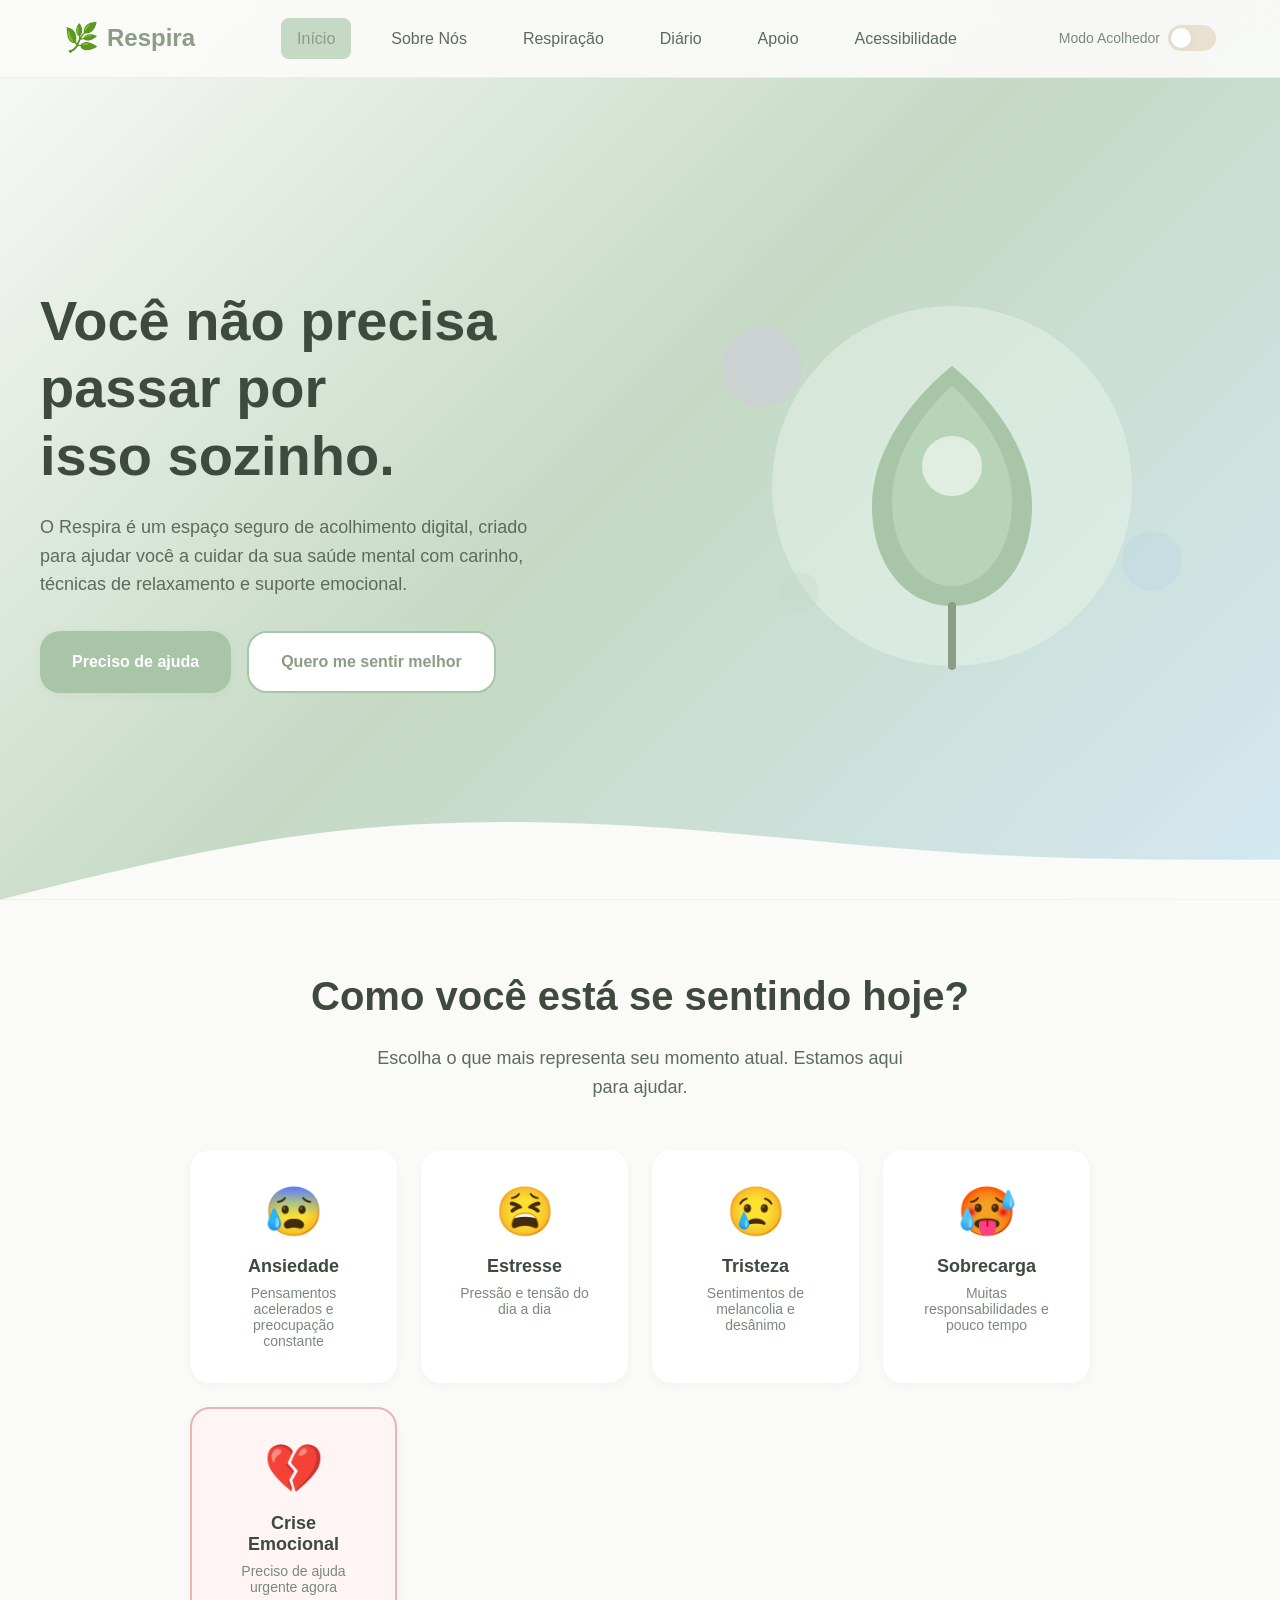
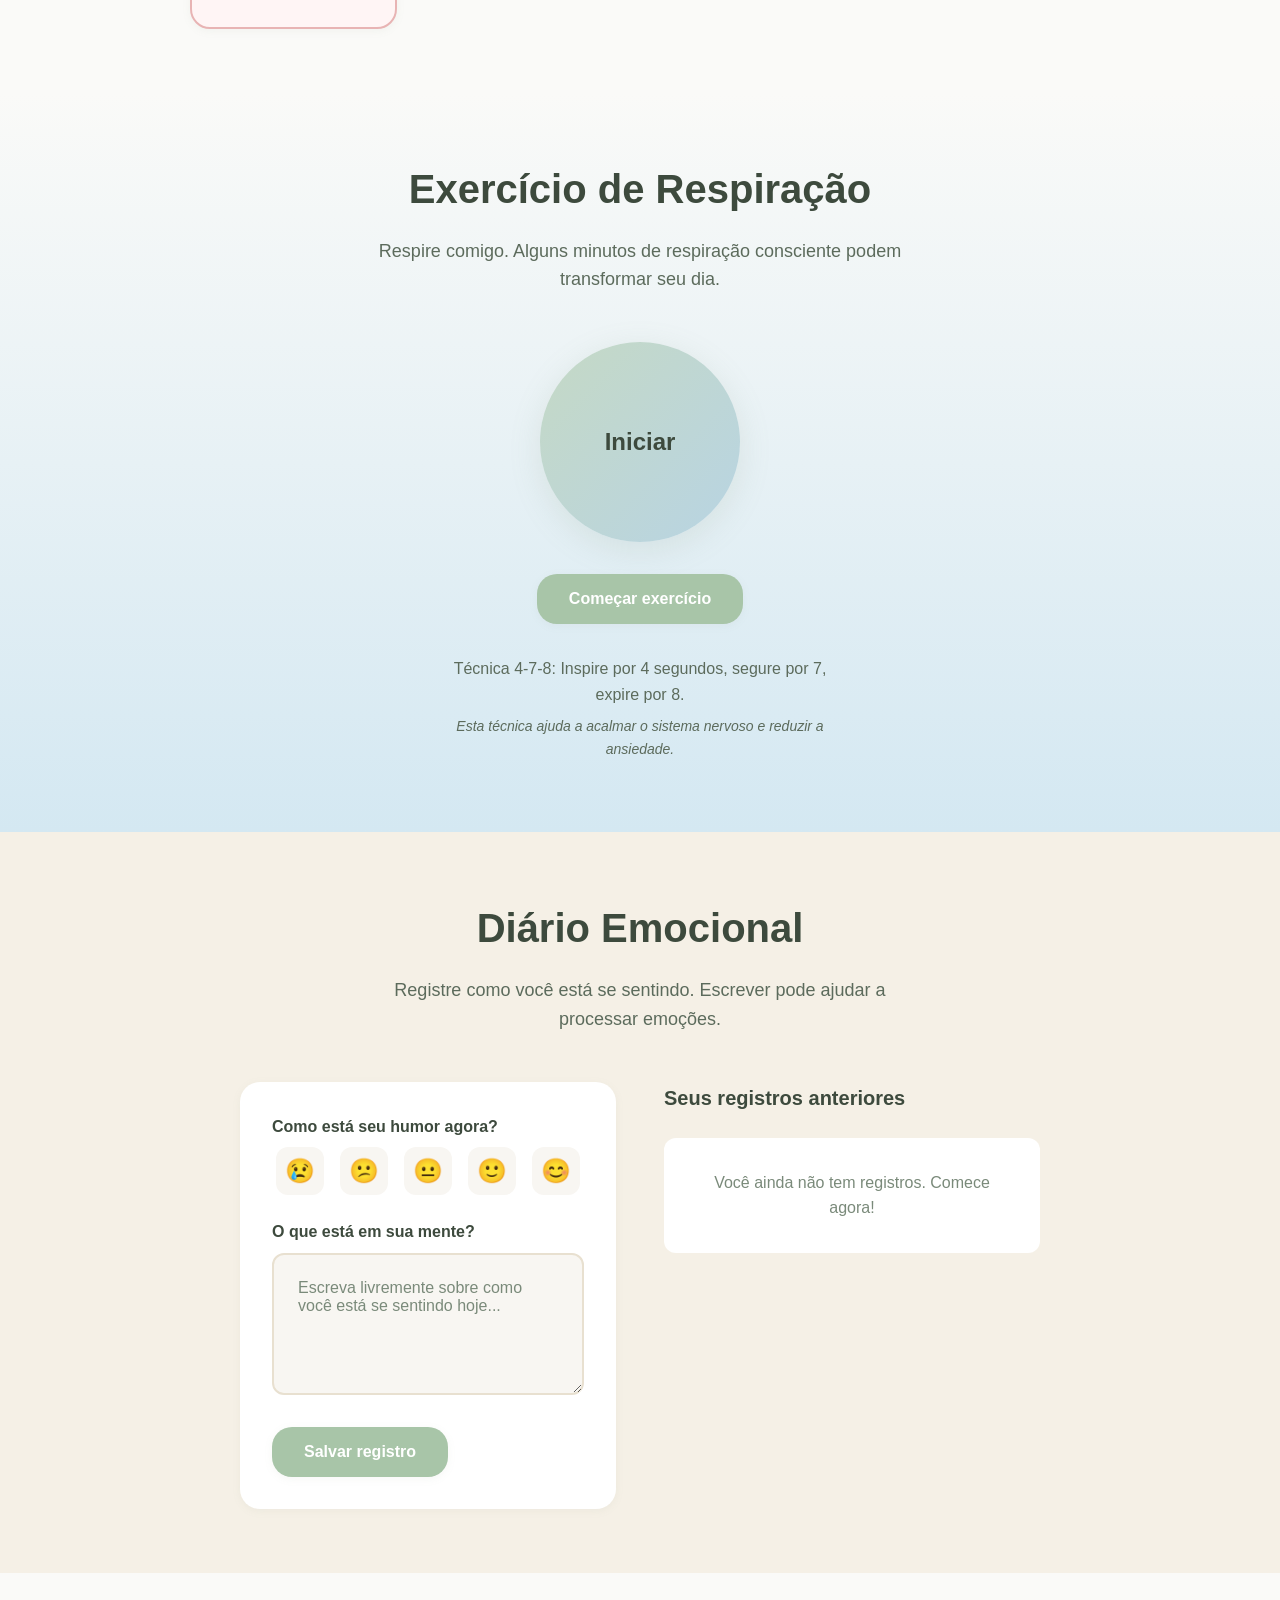
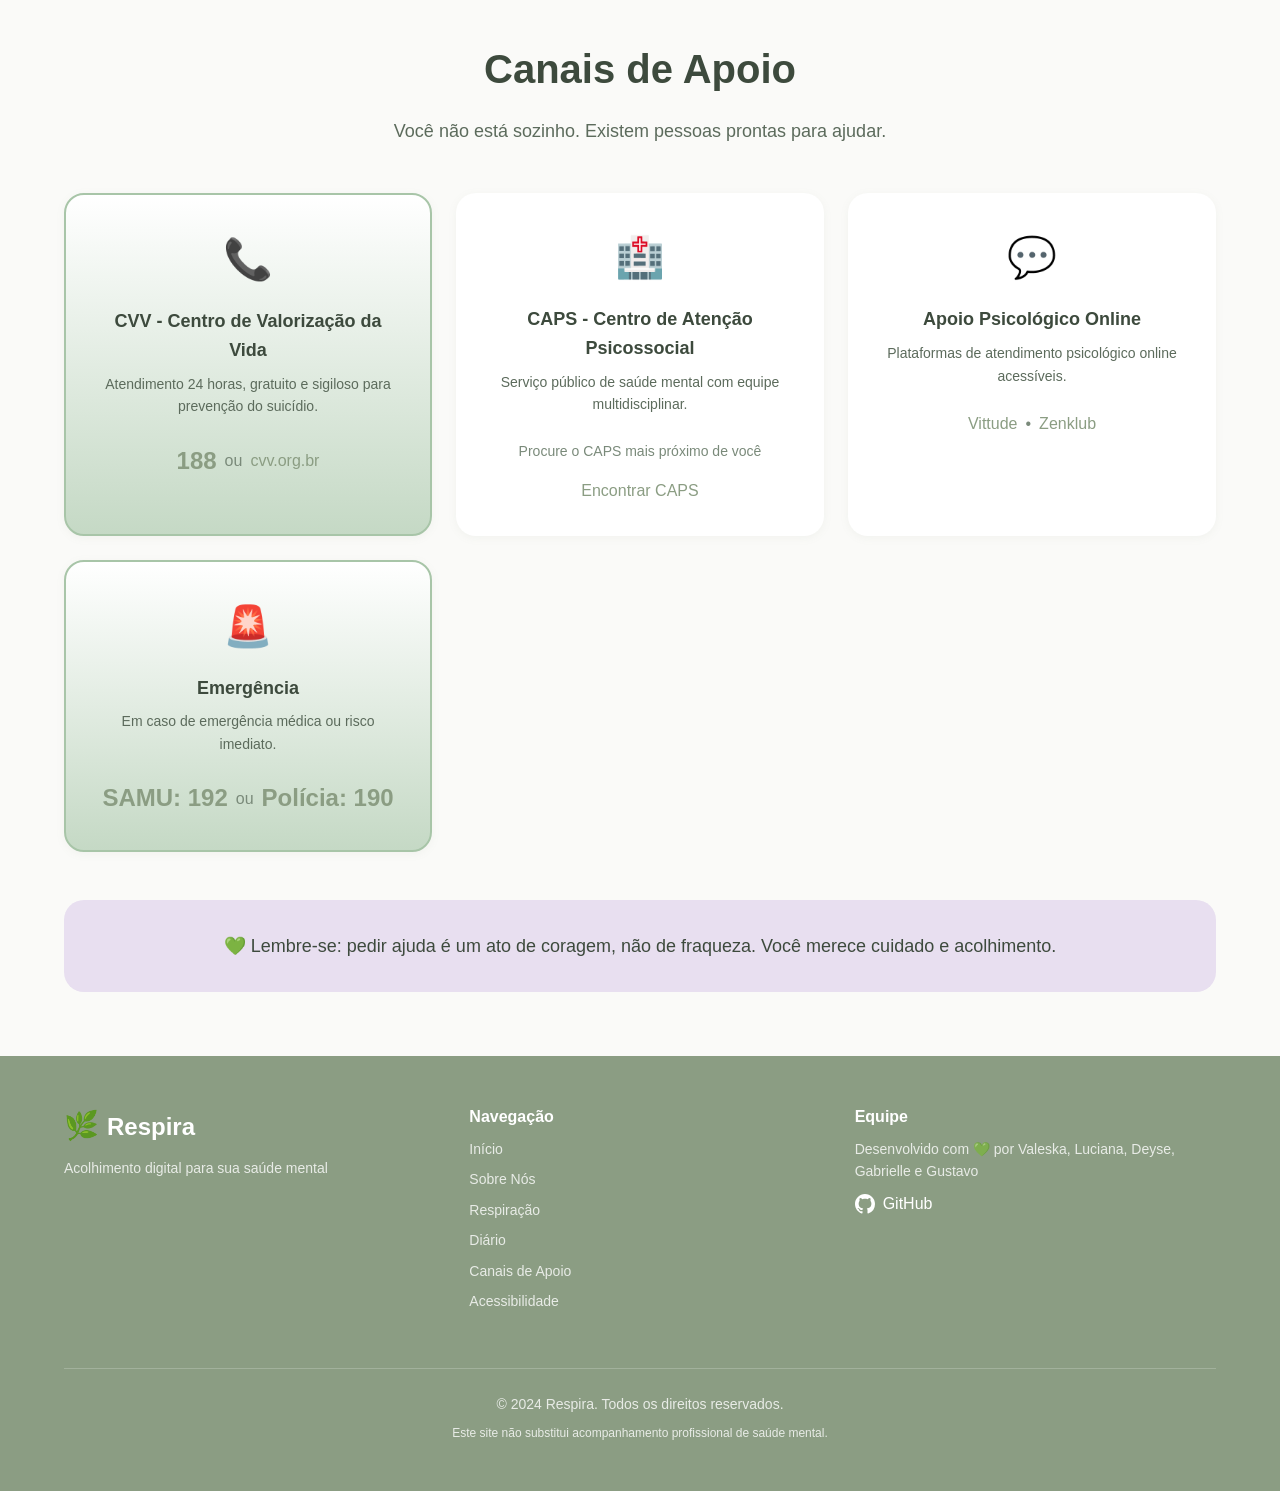
==== commit 82751b13: "corrigindo ortografia e responsividade" ====
--- a/RESPIRA_WEB/HTML/index.html
+++ b/RESPIRA_WEB/HTML/index.html
@@ -1,344 +1,490 @@
-<!DOCTYPE html>
+<!doctype html>
 <html lang="pt-BR">
-<head>
-  <meta charset="UTF-8">
-  <meta name="viewport" content="width=device-width, initial-scale=1.0">
-  <title>Respira - Acolhimento Digital e Saúde Mental</title>
-  <meta name="description" content="Você não precisa passar por isso sozinho. O Respira oferece acolhimento emocional, exercícios de respiração e apoio para sua saúde mental.">
-  <link rel="preconnect" href="https://fonts.googleapis.com">
-  <link rel="preconnect" href="https://fonts.gstatic.com" crossorigin>
-  <link href="https://fonts.googleapis.com/css2?family=Nunito:wght@400;500;600;700&display=swap" rel="stylesheet">
-  <link rel="stylesheet" href="../CSS/style.css">
-  <script src="../JS/global-accessibility.js"></script>
-</head>
-<body>
-  <!-- Skip link para acessibilidade -->
-  <a href="#main-content" class="skip-link">Pular para o conteúdo principal</a>
-  
-  <!-- Header com toggle do Modo Acolhedor -->
-  <header class="header">
-    <div class="container header-content">
-      <a href="#" class="logo">
-        <span class="logo-icon">🌿</span>
-        Respira
-      </a>
-      <nav class="nav">
-        <a href="index.html" class="nav-link active">Início</a>
-        <a href="sobre.html" class="nav-link">Sobre Nós</a>
-        <a href="respiracao.html" class="nav-link">Respiração</a>
-        <a href="diario.html" class="nav-link">Diário</a>
-        <a href="apoio.html" class="nav-link">Apoio</a>
-        <a href="acessibilidade.html" class="nav-link">Acessibilidade</a>
-      </nav>
-      <!-- RN04: Toggle para Modo Acolhedor -->
-      <div class="modo-acolhedor-toggle">
-        <label class="toggle-label" for="modoAcolhedor">
-          <span class="toggle-text">Modo Acolhedor</span>
-          <div class="toggle-switch">
-            <input type="checkbox" id="modoAcolhedor" class="toggle-input">
-            <span class="toggle-slider"></span>
-          </div>
-        </label>
-      </div>
-      <button class="mobile-menu-btn" aria-label="Menu">
-        <span></span>
-        <span></span>
-        <span></span>
-      </button>
-    </div>
-  </header>
-
-  <!-- Mobile Menu -->
-  <div class="mobile-menu">
-    <a href="index.html" class="mobile-nav-link">Inicio</a>
-    <a href="sobre.html" class="mobile-nav-link">Sobre Nos</a>
-    <a href="respiracao.html" class="mobile-nav-link">Respiracao</a>
-    <a href="diario.html" class="mobile-nav-link">Diario</a>
-    <a href="apoio.html" class="mobile-nav-link">Apoio</a>
-    <a href="acessibilidade.html" class="mobile-nav-link">Acessibilidade</a>
-  </div>
-
-  <main id="main-content">
-    <!-- 1. HERO SECTION -->
-    <section class="hero">
-      <div class="container hero-content">
-        <div class="hero-text">
-          <h1 class="hero-title">Você não precisa passar por isso sozinho.</h1>
-          <p class="hero-subtitle">
-            O Respira é um espaço seguro de acolhimento digital, criado para ajudar você a cuidar 
-            da sua saúde mental com carinho, técnicas de relaxamento e suporte emocional.
-          </p>
-          <div class="hero-buttons">
-            <a href="#apoio" class="btn btn-primary">Preciso de ajuda</a>
-            <a href="#como-voce-esta" class="btn btn-secondary">Quero me sentir melhor</a>
-          </div>
-        </div>
-        <div class="hero-illustration">
-          <div class="floating-shapes">
-            <div class="shape shape-1"></div>
-            <div class="shape shape-2"></div>
-            <div class="shape shape-3"></div>
-          </div>
-          <div class="hero-image">
-            <svg viewBox="0 0 400 400" fill="none" xmlns="http://www.w3.org/2000/svg">
-              <circle cx="200" cy="200" r="180" fill="#E8F5E9" opacity="0.5"/>
-              <path d="M200 80C200 80 120 140 120 220C120 280 155 320 200 320C245 320 280 280 280 220C280 140 200 80 200 80Z" fill="#A8C5A8"/>
-              <path d="M200 100C200 100 140 150 140 215C140 265 167 300 200 300C233 300 260 265 260 215C260 150 200 100 200 100Z" fill="#B8D4B8"/>
-              <circle cx="200" cy="180" r="30" fill="#fff" opacity="0.6"/>
-              <path d="M200 320V380" stroke="#8B9D83" stroke-width="8" stroke-linecap="round"/>
-            </svg>
-          </div>
-        </div>
-      </div>
-      <div class="hero-wave">
-        <svg viewBox="0 0 1440 120" fill="none" xmlns="http://www.w3.org/2000/svg" preserveAspectRatio="none">
-          <path d="M0 120L60 105C120 90 240 60 360 45C480 30 600 30 720 37.5C840 45 960 60 1080 67.5C1200 75 1320 75 1380 75L1440 75V120H1380C1320 120 1200 120 1080 120C960 120 840 120 720 120C600 120 480 120 360 120C240 120 120 120 60 120H0Z" fill="#FAFAF8"/>
-        </svg>
-      </div>
-    </section>
-
-    <!-- 2. SEÇÃO "COMO VOCÊ ESTÁ HOJE?" -->
-    <section id="como-voce-esta" class="section emotions-section">
-      <div class="container">
-        <div class="section-header">
-          <h2 class="section-title">Como você está se sentindo hoje?</h2>
-          <p class="section-subtitle">Escolha o que mais representa seu momento atual. Estamos aqui para ajudar.</p>
-        </div>
-        
-        <div class="emotions-grid">
-          <!-- Card Ansiedade -->
-          <button class="emotion-card" data-emotion="ansiedade">
-            <div class="emotion-icon">😰</div>
-            <h3 class="emotion-title">Ansiedade</h3>
-            <p class="emotion-desc">Pensamentos acelerados e preocupação constante</p>
-          </button>
-          
-          <!-- Card Estresse -->
-          <button class="emotion-card" data-emotion="estresse">
-            <div class="emotion-icon">😫</div>
-            <h3 class="emotion-title">Estresse</h3>
-            <p class="emotion-desc">Pressão e tensão do dia a dia</p>
-          </button>
-          
-          <!-- Card Tristeza -->
-          <button class="emotion-card" data-emotion="tristeza">
-            <div class="emotion-icon">😢</div>
-            <h3 class="emotion-title">Tristeza</h3>
-            <p class="emotion-desc">Sentimentos de melancolia e desânimo</p>
-          </button>
-          
-          <!-- Card Sobrecarga -->
-          <button class="emotion-card" data-emotion="sobrecarga">
-            <div class="emotion-icon">🥵</div>
-            <h3 class="emotion-title">Sobrecarga</h3>
-            <p class="emotion-desc">Muitas responsabilidades e pouco tempo</p>
-          </button>
-          
-          <!-- Card Crise Emocional (RN01) -->
-          <button class="emotion-card emotion-card-crisis" data-emotion="crise">
-            <div class="emotion-icon">💔</div>
-            <h3 class="emotion-title">Crise Emocional</h3>
-            <p class="emotion-desc">Preciso de ajuda urgente agora</p>
-          </button>
-        </div>
-
-        <!-- Conteúdo Dinâmico baseado na emoção selecionada -->
-        <div id="conteudo-emocional" class="emotional-content" style="display: none;">
-          <!-- Conteúdo será inserido dinamicamente via JavaScript -->
-        </div>
-      </div>
-    </section>
-
-    <!-- Alerta de Apoio (RN03) - Exibido após 3 emoções negativas -->
-    <div id="alerta-apoio" class="support-alert" style="display: none;">
-      <div class="support-alert-content">
-        <button class="support-alert-close" aria-label="Fechar">&times;</button>
-        <div class="support-alert-icon">💚</div>
-        <h3>Estamos aqui por você</h3>
-        <p>Notamos que você tem passado por momentos difíceis. Que tal conversar com um profissional? Buscar apoio é um ato de coragem e autocuidado.</p>
-        <a href="#apoio" class="btn btn-primary">Ver opções de apoio</a>
-      </div>
-    </div>
-
-    <!-- 4. EXERCÍCIO RESPIRATÓRIO -->
-    <section id="respiracao" class="section breathing-section">
-      <div class="container">
-        <div class="section-header">
-          <h2 class="section-title">Exercício de Respiração</h2>
-          <p class="section-subtitle">Respire comigo. Alguns minutos de respiração consciente podem transformar seu dia.</p>
-        </div>
-        
-        <div class="breathing-container">
-          <div class="breathing-circle" id="breathingCircle">
-            <span class="breathing-text" id="breathingText">Iniciar</span>
-          </div>
-          
-          <div class="breathing-controls">
-            <button class="btn btn-primary" id="startBreathing">Começar exercício</button>
-            <button class="btn btn-secondary" id="stopBreathing" style="display: none;">Pausar</button>
-          </div>
-          
-          <div class="breathing-info">
-            <p>Técnica 4-7-8: Inspire por 4 segundos, segure por 7, expire por 8.</p>
-            <p class="breathing-tip">Esta técnica ajuda a acalmar o sistema nervoso e reduzir a ansiedade.</p>
-          </div>
-        </div>
-      </div>
-    </section>
-
-    <!-- 5. DIÁRIO EMOCIONAL -->
-    <section id="diario" class="section diary-section">
-      <div class="container">
-        <div class="section-header">
-          <h2 class="section-title">Diário Emocional</h2>
-          <p class="section-subtitle">Registre como você está se sentindo. Escrever pode ajudar a processar emoções.</p>
-        </div>
-        
-        <div class="diary-container">
-          <form class="diary-form" id="diaryForm">
-            <div class="diary-mood">
-              <label class="diary-label">Como está seu humor agora?</label>
-              <div class="mood-options">
-                <button type="button" class="mood-btn" data-mood="muito-mal">😢</button>
-                <button type="button" class="mood-btn" data-mood="mal">😕</button>
-                <button type="button" class="mood-btn" data-mood="neutro">😐</button>
-                <button type="button" class="mood-btn" data-mood="bem">🙂</button>
-                <button type="button" class="mood-btn" data-mood="muito-bem">😊</button>
-              </div>
-            </div>
-            
-            <div class="diary-entry">
-              <label class="diary-label" for="diaryText">O que está em sua mente?</label>
-              <textarea 
-                id="diaryText" 
-                class="diary-textarea" 
-                placeholder="Escreva livremente sobre como você está se sentindo hoje..."
-                rows="5"
-              ></textarea>
-            </div>
-            
-            <button type="submit" class="btn btn-primary diary-submit">Salvar registro</button>
-          </form>
-          
-          <div class="diary-history">
-            <h3 class="diary-history-title">Seus registros anteriores</h3>
-            <div id="diaryEntries" class="diary-entries">
-              <!-- Entradas serão carregadas via JavaScript do LocalStorage -->
-              <p class="diary-empty">Você ainda não tem registros. Comece agora!</p>
-            </div>
-          </div>
-        </div>
-      </div>
-    </section>
-
-    <!-- 6. SEÇÃO DE APOIO -->
-    <section id="apoio" class="section support-section">
-      <div class="container">
-        <div class="section-header">
-          <h2 class="section-title">Canais de Apoio</h2>
-          <p class="section-subtitle">Você não está sozinho. Existem pessoas prontas para ajudar.</p>
-        </div>
-        
-        <div class="support-grid">
-          <!-- CVV -->
-          <div class="support-card support-card-emergency">
-            <div class="support-icon">📞</div>
-            <h3 class="support-title">CVV - Centro de Valorização da Vida</h3>
-            <p class="support-desc">Atendimento 24 horas, gratuito e sigiloso para prevenção do suicídio.</p>
-            <div class="support-contact">
-              <a href="tel:188" class="support-phone">188</a>
-              <span class="support-divider">ou</span>
-              <a href="https://www.cvv.org.br" target="_blank" class="support-link">cvv.org.br</a>
-            </div>
-          </div>
-          
-          <!-- CAPS -->
-          <div class="support-card">
-            <div class="support-icon">🏥</div>
-            <h3 class="support-title">CAPS - Centro de Atenção Psicossocial</h3>
-            <p class="support-desc">Serviço público de saúde mental com equipe multidisciplinar.</p>
-            <div class="support-contact">
-              <p class="support-info">Procure o CAPS mais próximo de você</p>
-              <a href="https://www.gov.br/saude/pt-br/composicao/saps/caps" target="_blank" class="support-link">Encontrar CAPS</a>
-            </div>
-          </div>
-          
-          <!-- Apoio Psicológico Online -->
-          <div class="support-card">
-            <div class="support-icon">💬</div>
-            <h3 class="support-title">Apoio Psicológico Online</h3>
-            <p class="support-desc">Plataformas de atendimento psicológico online acessíveis.</p>
-            <div class="support-contact">
-              <a href="https://www.vittude.com" target="_blank" class="support-link">Vittude</a>
-              <span class="support-divider">•</span>
-              <a href="https://www.zenklub.com.br" target="_blank" class="support-link">Zenklub</a>
-            </div>
-          </div>
-          
-          <!-- Emergência -->
-          <div class="support-card support-card-emergency">
-            <div class="support-icon">🚨</div>
-            <h3 class="support-title">Emergência</h3>
-            <p class="support-desc">Em caso de emergência médica ou risco imediato.</p>
-            <div class="support-contact">
-              <a href="tel:192" class="support-phone">SAMU: 192</a>
-              <span class="support-divider">ou</span>
-              <a href="tel:190" class="support-phone">Polícia: 190</a>
-            </div>
-          </div>
-        </div>
-        
-        <!-- Mensagem de Acolhimento -->
-        <div class="support-message">
-          <p>💚 Lembre-se: pedir ajuda é um ato de coragem, não de fraqueza. Você merece cuidado e acolhimento.</p>
-        </div>
-      </div>
-    </section>
-  </main>
-
-  <!-- 7. RODAPÉ -->
-  <footer class="footer">
-    <div class="container footer-content">
-      <div class="footer-brand">
-        <span class="logo">
+  <head>
+    <meta charset="UTF-8" />
+    <meta name="viewport" content="width=device-width, initial-scale=1.0" />
+    <title>Respira - Acolhimento Digital e Saúde Mental</title>
+    <meta
+      name="description"
+      content="Você não precisa passar por isso sozinho. O Respira oferece acolhimento emocional, exercícios de respiração e apoio para sua saúde mental."
+    />
+    <link rel="preconnect" href="https://fonts.googleapis.com" />
+    <link rel="preconnect" href="https://fonts.gstatic.com" crossorigin />
+    <link
+      href="https://fonts.googleapis.com/css2?family=Nunito:wght@400;500;600;700&display=swap"
+      rel="stylesheet"
+    />
+    <link rel="stylesheet" href="../CSS/style.css" />
+    <script src="../JS/global-accessibility.js"></script>
+  </head>
+  <body>
+    <!-- Skip link para acessibilidade -->
+    <a href="#main-content" class="skip-link"
+      >Pular para o conteúdo principal</a
+    >
+
+    <!-- Header com toggle do Modo Acolhedor -->
+    <header class="header">
+      <div class="container header-content">
+        <a href="#" class="logo">
           <span class="logo-icon">🌿</span>
           Respira
-        </span>
-        <p class="footer-tagline">Acolhimento digital para sua saúde mental</p>
+        </a>
+        <nav class="nav">
+          <a href="index.html" class="nav-link active">Início</a>
+          <a href="sobre.html" class="nav-link">Sobre Nós</a>
+          <a href="respiracao.html" class="nav-link">Respiração</a>
+          <a href="diario.html" class="nav-link">Diário</a>
+          <a href="apoio.html" class="nav-link">Apoio</a>
+          <a href="acessibilidade.html" class="nav-link">Acessibilidade</a>
+        </nav>
+        <!-- RN04: Toggle para Modo Acolhedor -->
+        <div class="modo-acolhedor-toggle">
+          <label class="toggle-label" for="modoAcolhedor">
+            <span class="toggle-text">Modo Acolhedor</span>
+            <div class="toggle-switch">
+              <input type="checkbox" id="modoAcolhedor" class="toggle-input" />
+              <span class="toggle-slider"></span>
+            </div>
+          </label>
+        </div>
+        <button class="mobile-menu-btn" aria-label="Menu">
+          <span></span>
+          <span></span>
+          <span></span>
+        </button>
       </div>
-      
-      <div class="footer-info">
-        <div class="footer-section">
-          <h4>Navegacao</h4>
-          <nav class="footer-nav">
-            <a href="index.html">Inicio</a>
-            <a href="sobre.html">Sobre Nos</a>
-            <a href="respiracao.html">Respiracao</a>
-            <a href="diario.html">Diario</a>
-            <a href="apoio.html">Canais de Apoio</a>
-            <a href="acessibilidade.html">Acessibilidade</a>
-          </nav>
-        </div>
-        
-        <div class="footer-section">
-          <h4>Equipe</h4>
-          <p>Desenvolvido com 💚 por Valeska, Luciana, Deyse, Gabrielle e Gustavo</p>
-          <a href="https://github.com" target="_blank" class="footer-github">
-            <svg width="20" height="20" viewBox="0 0 24 24" fill="currentColor">
-              <path d="M12 0C5.37 0 0 5.37 0 12c0 5.31 3.435 9.795 8.205 11.385.6.105.825-.255.825-.57 0-.285-.015-1.23-.015-2.235-3.015.555-3.795-.735-4.035-1.41-.135-.345-.72-1.41-1.23-1.695-.42-.225-1.02-.78-.015-.795.945-.015 1.62.87 1.845 1.23 1.08 1.815 2.805 1.305 3.495.99.105-.78.42-1.305.765-1.605-2.67-.3-5.46-1.335-5.46-5.925 0-1.305.465-2.385 1.23-3.225-.12-.3-.54-1.53.12-3.18 0 0 1.005-.315 3.3 1.23.96-.27 1.98-.405 3-.405s2.04.135 3 .405c2.295-1.56 3.3-1.23 3.3-1.23.66 1.65.24 2.88.12 3.18.765.84 1.23 1.905 1.23 3.225 0 4.605-2.805 5.625-5.475 5.925.435.375.81 1.095.81 2.22 0 1.605-.015 2.895-.015 3.3 0 .315.225.69.825.57A12.02 12.02 0 0024 12c0-6.63-5.37-12-12-12z"/>
-            </svg>
-            GitHub
-          </a>
+    </header>
+
+    <!-- Mobile Menu -->
+    <div class="mobile-menu">
+      <a href="index.html" class="mobile-nav-link">Início</a>
+      <a href="sobre.html" class="mobile-nav-link">Sobre Nós</a>
+      <a href="respiracao.html" class="mobile-nav-link">Respiração</a>
+      <a href="diario.html" class="mobile-nav-link">Diário</a>
+      <a href="apoio.html" class="mobile-nav-link">Apoio</a>
+      <a href="acessibilidade.html" class="mobile-nav-link">Acessibilidade</a>
+    </div>
+
+    <main id="main-content">
+      <!-- 1. HERO SECTION -->
+      <section class="hero">
+        <div class="container hero-content">
+          <div class="hero-text">
+            <h1 class="hero-title">
+              Você não precisa passar por isso sozinho.
+            </h1>
+            <p class="hero-subtitle">
+              O Respira é um espaço seguro de acolhimento digital, criado para
+              ajudar você a cuidar da sua saúde mental com carinho, técnicas de
+              relaxamento e suporte emocional.
+            </p>
+            <div class="hero-buttons">
+              <a href="#apoio" class="btn btn-primary">Preciso de ajuda</a>
+              <a href="#como-voce-esta" class="btn btn-secondary"
+                >Quero me sentir melhor</a
+              >
+            </div>
+          </div>
+          <div class="hero-illustration">
+            <div class="floating-shapes">
+              <div class="shape shape-1"></div>
+              <div class="shape shape-2"></div>
+              <div class="shape shape-3"></div>
+            </div>
+            <div class="hero-image">
+              <svg
+                viewBox="0 0 400 400"
+                fill="none"
+                xmlns="http://www.w3.org/2000/svg"
+              >
+                <circle
+                  cx="200"
+                  cy="200"
+                  r="180"
+                  fill="#E8F5E9"
+                  opacity="0.5"
+                />
+                <path
+                  d="M200 80C200 80 120 140 120 220C120 280 155 320 200 320C245 320 280 280 280 220C280 140 200 80 200 80Z"
+                  fill="#A8C5A8"
+                />
+                <path
+                  d="M200 100C200 100 140 150 140 215C140 265 167 300 200 300C233 300 260 265 260 215C260 150 200 100 200 100Z"
+                  fill="#B8D4B8"
+                />
+                <circle cx="200" cy="180" r="30" fill="#fff" opacity="0.6" />
+                <path
+                  d="M200 320V380"
+                  stroke="#8B9D83"
+                  stroke-width="8"
+                  stroke-linecap="round"
+                />
+              </svg>
+            </div>
+          </div>
+        </div>
+        <div class="hero-wave">
+          <svg
+            viewBox="0 0 1440 120"
+            fill="none"
+            xmlns="http://www.w3.org/2000/svg"
+            preserveAspectRatio="none"
+          >
+            <path
+              d="M0 120L60 105C120 90 240 60 360 45C480 30 600 30 720 37.5C840 45 960 60 1080 67.5C1200 75 1320 75 1380 75L1440 75V120H1380C1320 120 1200 120 1080 120C960 120 840 120 720 120C600 120 480 120 360 120C240 120 120 120 60 120H0Z"
+              fill="#FAFAF8"
+            />
+          </svg>
+        </div>
+      </section>
+
+      <!-- 2. SEÇÃO "COMO VOCÊ ESTÁ HOJE?" -->
+      <section id="como-voce-esta" class="section emotions-section">
+        <div class="container">
+          <div class="section-header">
+            <h2 class="section-title">Como você está se sentindo hoje?</h2>
+            <p class="section-subtitle">
+              Escolha o que mais representa seu momento atual. Estamos aqui para
+              ajudar.
+            </p>
+          </div>
+
+          <div class="emotions-grid">
+            <!-- Card Ansiedade -->
+            <button class="emotion-card" data-emotion="ansiedade">
+              <div class="emotion-icon">😰</div>
+              <h3 class="emotion-title">Ansiedade</h3>
+              <p class="emotion-desc">
+                Pensamentos acelerados e preocupação constante
+              </p>
+            </button>
+
+            <!-- Card Estresse -->
+            <button class="emotion-card" data-emotion="estresse">
+              <div class="emotion-icon">😫</div>
+              <h3 class="emotion-title">Estresse</h3>
+              <p class="emotion-desc">Pressão e tensão do dia a dia</p>
+            </button>
+
+            <!-- Card Tristeza -->
+            <button class="emotion-card" data-emotion="tristeza">
+              <div class="emotion-icon">😢</div>
+              <h3 class="emotion-title">Tristeza</h3>
+              <p class="emotion-desc">Sentimentos de melancolia e desânimo</p>
+            </button>
+
+            <!-- Card Sobrecarga -->
+            <button class="emotion-card" data-emotion="sobrecarga">
+              <div class="emotion-icon">🥵</div>
+              <h3 class="emotion-title">Sobrecarga</h3>
+              <p class="emotion-desc">Muitas responsabilidades e pouco tempo</p>
+            </button>
+
+            <!-- Card Crise Emocional (RN01) -->
+            <button
+              class="emotion-card emotion-card-crisis"
+              data-emotion="crise"
+            >
+              <div class="emotion-icon">💔</div>
+              <h3 class="emotion-title">Crise Emocional</h3>
+              <p class="emotion-desc">Preciso de ajuda urgente agora</p>
+            </button>
+          </div>
+
+          <!-- Conteúdo Dinâmico baseado na emoção selecionada -->
+          <div
+            id="conteudo-emocional"
+            class="emotional-content"
+            style="display: none"
+          >
+            <!-- Conteúdo será inserido dinamicamente via JavaScript -->
+          </div>
+        </div>
+      </section>
+
+      <!-- Alerta de Apoio (RN03) - Exibido após 3 emoções negativas -->
+      <div id="alerta-apoio" class="support-alert" style="display: none">
+        <div class="support-alert-content">
+          <button class="support-alert-close" aria-label="Fechar">
+            &times;
+          </button>
+          <div class="support-alert-icon">💚</div>
+          <h3>Estamos aqui por você</h3>
+          <p>
+            Notamos que você tem passado por momentos difíceis. Que tal
+            conversar com um profissional? Buscar apoio é um ato de coragem e
+            autocuidado.
+          </p>
+          <a href="#apoio" class="btn btn-primary">Ver opções de apoio</a>
         </div>
       </div>
-      
-      <div class="footer-bottom">
-        <p>&copy; 2024 Respira. Todos os direitos reservados.</p>
-        <p class="footer-disclaimer">Este site não substitui acompanhamento profissional de saúde mental.</p>
+
+      <!-- 4. EXERCÍCIO RESPIRATÓRIO -->
+      <section id="respiracao" class="section breathing-section">
+        <div class="container">
+          <div class="section-header">
+            <h2 class="section-title">Exercício de Respiração</h2>
+            <p class="section-subtitle">
+              Respire comigo. Alguns minutos de respiração consciente podem
+              transformar seu dia.
+            </p>
+          </div>
+
+          <div class="breathing-container">
+            <div class="breathing-circle" id="breathingCircle">
+              <span class="breathing-text" id="breathingText">Iniciar</span>
+            </div>
+
+            <div class="breathing-controls">
+              <button class="btn btn-primary" id="startBreathing">
+                Começar exercício
+              </button>
+              <button
+                class="btn btn-secondary"
+                id="stopBreathing"
+                style="display: none"
+              >
+                Pausar
+              </button>
+            </div>
+
+            <div class="breathing-info">
+              <p>
+                Técnica 4-7-8: Inspire por 4 segundos, segure por 7, expire por
+                8.
+              </p>
+              <p class="breathing-tip">
+                Esta técnica ajuda a acalmar o sistema nervoso e reduzir a
+                ansiedade.
+              </p>
+            </div>
+          </div>
+        </div>
+      </section>
+
+      <!-- 5. DIÁRIO EMOCIONAL -->
+      <section id="diario" class="section diary-section">
+        <div class="container">
+          <div class="section-header">
+            <h2 class="section-title">Diário Emocional</h2>
+            <p class="section-subtitle">
+              Registre como você está se sentindo. Escrever pode ajudar a
+              processar emoções.
+            </p>
+          </div>
+
+          <div class="diary-container">
+            <form class="diary-form" id="diaryForm">
+              <div class="diary-mood">
+                <label class="diary-label">Como está seu humor agora?</label>
+                <div class="mood-options">
+                  <button type="button" class="mood-btn" data-mood="muito-mal">
+                    😢
+                  </button>
+                  <button type="button" class="mood-btn" data-mood="mal">
+                    😕
+                  </button>
+                  <button type="button" class="mood-btn" data-mood="neutro">
+                    😐
+                  </button>
+                  <button type="button" class="mood-btn" data-mood="bem">
+                    🙂
+                  </button>
+                  <button type="button" class="mood-btn" data-mood="muito-bem">
+                    😊
+                  </button>
+                </div>
+              </div>
+
+              <div class="diary-entry">
+                <label class="diary-label" for="diaryText"
+                  >O que está em sua mente?</label
+                >
+                <textarea
+                  id="diaryText"
+                  class="diary-textarea"
+                  placeholder="Escreva livremente sobre como você está se sentindo hoje..."
+                  rows="5"
+                ></textarea>
+              </div>
+
+              <button type="submit" class="btn btn-primary diary-submit">
+                Salvar registro
+              </button>
+            </form>
+
+            <div class="diary-history">
+              <h3 class="diary-history-title">Seus registros anteriores</h3>
+              <div id="diaryEntries" class="diary-entries">
+                <!-- Entradas serão carregadas via JavaScript do LocalStorage -->
+                <p class="diary-empty">
+                  Você ainda não tem registros. Comece agora!
+                </p>
+              </div>
+            </div>
+          </div>
+        </div>
+      </section>
+
+      <!-- 6. SEÇÃO DE APOIO -->
+      <section id="apoio" class="section support-section">
+        <div class="container">
+          <div class="section-header">
+            <h2 class="section-title">Canais de Apoio</h2>
+            <p class="section-subtitle">
+              Você não está sozinho. Existem pessoas prontas para ajudar.
+            </p>
+          </div>
+
+          <div class="support-grid">
+            <!-- CVV -->
+            <div class="support-card support-card-emergency">
+              <div class="support-icon">📞</div>
+              <h3 class="support-title">CVV - Centro de Valorização da Vida</h3>
+              <p class="support-desc">
+                Atendimento 24 horas, gratuito e sigiloso para prevenção do
+                suicídio.
+              </p>
+              <div class="support-contact">
+                <a href="tel:188" class="support-phone">188</a>
+                <span class="support-divider">ou</span>
+                <a
+                  href="https://www.cvv.org.br"
+                  target="_blank"
+                  class="support-link"
+                  >cvv.org.br</a
+                >
+              </div>
+            </div>
+
+            <!-- CAPS -->
+            <div class="support-card">
+              <div class="support-icon">🏥</div>
+              <h3 class="support-title">
+                CAPS - Centro de Atenção Psicossocial
+              </h3>
+              <p class="support-desc">
+                Serviço público de saúde mental com equipe multidisciplinar.
+              </p>
+              <div class="support-contact">
+                <p class="support-info">Procure o CAPS mais próximo de você</p>
+                <a
+                  href="https://www.gov.br/saude/pt-br/composicao/saps/caps"
+                  target="_blank"
+                  class="support-link"
+                  >Encontrar CAPS</a
+                >
+              </div>
+            </div>
+
+            <!-- Apoio Psicológico Online -->
+            <div class="support-card">
+              <div class="support-icon">💬</div>
+              <h3 class="support-title">Apoio Psicológico Online</h3>
+              <p class="support-desc">
+                Plataformas de atendimento psicológico online acessíveis.
+              </p>
+              <div class="support-contact">
+                <a
+                  href="https://www.vittude.com"
+                  target="_blank"
+                  class="support-link"
+                  >Vittude</a
+                >
+                <span class="support-divider">•</span>
+                <a
+                  href="https://www.zenklub.com.br"
+                  target="_blank"
+                  class="support-link"
+                  >Zenklub</a
+                >
+              </div>
+            </div>
+
+            <!-- Emergência -->
+            <div class="support-card support-card-emergency">
+              <div class="support-icon">🚨</div>
+              <h3 class="support-title">Emergência</h3>
+              <p class="support-desc">
+                Em caso de emergência médica ou risco imediato.
+              </p>
+              <div class="support-contact">
+                <a href="tel:192" class="support-phone">SAMU: 192</a>
+                <span class="support-divider">ou</span>
+                <a href="tel:190" class="support-phone">Polícia: 190</a>
+              </div>
+            </div>
+          </div>
+
+          <!-- Mensagem de Acolhimento -->
+          <div class="support-message">
+            <p>
+              💚 Lembre-se: pedir ajuda é um ato de coragem, não de fraqueza.
+              Você merece cuidado e acolhimento.
+            </p>
+          </div>
+        </div>
+      </section>
+    </main>
+
+    <!-- 7. RODAPÉ -->
+    <footer class="footer">
+      <div class="container footer-content">
+        <div class="footer-brand">
+          <span class="logo">
+            <span class="logo-icon">🌿</span>
+            Respira
+          </span>
+          <p class="footer-tagline">
+            Acolhimento digital para sua saúde mental
+          </p>
+        </div>
+
+        <div class="footer-info">
+          <div class="footer-section">
+            <h4>Navegação</h4>
+            <nav class="footer-nav">
+              <a href="index.html">Início</a>
+              <a href="sobre.html">Sobre Nós</a>
+              <a href="respiracao.html">Respiração</a>
+              <a href="diario.html">Diário</a>
+              <a href="apoio.html">Canais de Apoio</a>
+              <a href="acessibilidade.html">Acessibilidade</a>
+            </nav>
+          </div>
+
+          <div class="footer-section">
+            <h4>Equipe</h4>
+            <p>
+              Desenvolvido com 💚 por Valeska, Luciana, Deyse, Gabrielle e
+              Gustavo
+            </p>
+            <a href="https://github.com" target="_blank" class="footer-github">
+              <svg
+                width="20"
+                height="20"
+                viewBox="0 0 24 24"
+                fill="currentColor"
+              >
+                <path
+                  d="M12 0C5.37 0 0 5.37 0 12c0 5.31 3.435 9.795 8.205 11.385.6.105.825-.255.825-.57 0-.285-.015-1.23-.015-2.235-3.015.555-3.795-.735-4.035-1.41-.135-.345-.72-1.41-1.23-1.695-.42-.225-1.02-.78-.015-.795.945-.015 1.62.87 1.845 1.23 1.08 1.815 2.805 1.305 3.495.99.105-.78.42-1.305.765-1.605-2.67-.3-5.46-1.335-5.46-5.925 0-1.305.465-2.385 1.23-3.225-.12-.3-.54-1.53.12-3.18 0 0 1.005-.315 3.3 1.23.96-.27 1.98-.405 3-.405s2.04.135 3 .405c2.295-1.56 3.3-1.23 3.3-1.23.66 1.65.24 2.88.12 3.18.765.84 1.23 1.905 1.23 3.225 0 4.605-2.805 5.625-5.475 5.925.435.375.81 1.095.81 2.22 0 1.605-.015 2.895-.015 3.3 0 .315.225.69.825.57A12.02 12.02 0 0024 12c0-6.63-5.37-12-12-12z"
+                />
+              </svg>
+              GitHub
+            </a>
+          </div>
+        </div>
+
+        <div class="footer-bottom">
+          <p>&copy; 2024 Respira. Todos os direitos reservados.</p>
+          <p class="footer-disclaimer">
+            Este site não substitui acompanhamento profissional de saúde mental.
+          </p>
+        </div>
       </div>
-    </div>
-  </footer>
-
-  <script src="app.js"></script>
-</body>
+    </footer>
+
+    <script src="app.js"></script>
+  </body>
 </html>
--- a/RESPIRA_WEB/CSS/style.css
+++ b/RESPIRA_WEB/CSS/style.css
@@ -11,7 +11,9 @@
    ===================================================== */
 
 /* Reset e Base */
-*, *::before, *::after {
+*,
+*::before,
+*::after {
   box-sizing: border-box;
   margin: 0;
   padding: 0;
@@ -19,51 +21,51 @@
 
 :root {
   /* Cores Principais */
-  --sage-green: #A8C5A8;
-  --sage-green-dark: #8B9D83;
-  --sage-green-light: #C5D9C5;
-  
-  --blue-light: #B8D4E3;
-  --blue-lighter: #D4E8F2;
-  
-  --beige: #F5F0E6;
-  --beige-dark: #E8E0D0;
-  
-  --white-warm: #FAFAF8;
-  --white-warmer: #F8F6F2;
-  
-  --lilac: #D4C5E0;
-  --lilac-light: #E8DFF0;
-  
+  --sage-green: #a8c5a8;
+  --sage-green-dark: #8b9d83;
+  --sage-green-light: #c5d9c5;
+
+  --blue-light: #b8d4e3;
+  --blue-lighter: #d4e8f2;
+
+  --beige: #f5f0e6;
+  --beige-dark: #e8e0d0;
+
+  --white-warm: #fafaf8;
+  --white-warmer: #f8f6f2;
+
+  --lilac: #d4c5e0;
+  --lilac-light: #e8dff0;
+
   /* Cores de Texto */
-  --text-primary: #3D4A3D;
-  --text-secondary: #5C6B5C;
-  --text-muted: #7A8A7A;
-  
+  --text-primary: #3d4a3d;
+  --text-secondary: #5c6b5c;
+  --text-muted: #7a8a7a;
+
   /* Cores de Estado */
-  --crisis-bg: #FFF5F5;
-  --crisis-border: #E8B4B4;
-  --crisis-text: #8B4C4C;
-  
-  --success: #7CB77C;
-  --warning: #E0C87A;
-  
+  --crisis-bg: #fff5f5;
+  --crisis-border: #e8b4b4;
+  --crisis-text: #8b4c4c;
+
+  --success: #7cb77c;
+  --warning: #e0c87a;
+
   /* Sombras */
   --shadow-sm: 0 2px 8px rgba(139, 157, 131, 0.08);
   --shadow-md: 0 4px 16px rgba(139, 157, 131, 0.12);
   --shadow-lg: 0 8px 32px rgba(139, 157, 131, 0.16);
-  
+
   /* Bordas */
   --radius-sm: 8px;
   --radius-md: 12px;
   --radius-lg: 20px;
   --radius-xl: 32px;
-  
+
   /* Transições */
   --transition-fast: 0.2s ease;
   --transition-normal: 0.3s ease;
   --transition-slow: 0.5s ease;
-  
+
   /* Espaçamentos */
   --space-xs: 0.5rem;
   --space-sm: 1rem;
@@ -71,7 +73,7 @@
   --space-lg: 2rem;
   --space-xl: 3rem;
   --space-2xl: 4rem;
-  
+
   /* Fontes */
   --font-family: Arial, Helvetica, sans-serif;
   --font-size-base: 16px;
@@ -355,7 +357,12 @@
   min-height: 100vh;
   display: flex;
   align-items: center;
-  background: linear-gradient(135deg, var(--white-warm) 0%, var(--sage-green-light) 50%, var(--blue-lighter) 100%);
+  background: linear-gradient(
+    135deg,
+    var(--white-warm) 0%,
+    var(--sage-green-light) 50%,
+    var(--blue-lighter) 100%
+  );
   padding-top: 80px;
   overflow: hidden;
 }
@@ -481,7 +488,8 @@
 }
 
 @keyframes float {
-  0%, 100% {
+  0%,
+  100% {
     transform: translateY(0) rotate(0deg);
   }
   50% {
@@ -766,7 +774,11 @@
    BREATHING SECTION
    ===================================================== */
 .breathing-section {
-  background: linear-gradient(180deg, var(--white-warm) 0%, var(--blue-lighter) 100%);
+  background: linear-gradient(
+    180deg,
+    var(--white-warm) 0%,
+    var(--blue-lighter) 100%
+  );
 }
 
 .breathing-container {
@@ -780,7 +792,11 @@
   width: 200px;
   height: 200px;
   border-radius: 50%;
-  background: linear-gradient(135deg, var(--sage-green-light) 0%, var(--blue-light) 100%);
+  background: linear-gradient(
+    135deg,
+    var(--sage-green-light) 0%,
+    var(--blue-light) 100%
+  );
   display: flex;
   align-items: center;
   justify-content: center;
@@ -1203,7 +1219,7 @@
   html {
     scroll-behavior: auto;
   }
-  
+
   *,
   *::before,
   *::after {
@@ -1243,13 +1259,21 @@
 
 /* Page Hero */
 .page-hero {
-  background: linear-gradient(135deg, var(--sage-green-light) 0%, var(--blue-lighter) 100%);
+  background: linear-gradient(
+    135deg,
+    var(--sage-green-light) 0%,
+    var(--blue-lighter) 100%
+  );
   padding: calc(80px + var(--space-2xl)) 0 var(--space-2xl);
   text-align: center;
 }
 
 .page-hero-support {
-  background: linear-gradient(135deg, var(--sage-green-light) 0%, var(--lilac-light) 100%);
+  background: linear-gradient(
+    135deg,
+    var(--sage-green-light) 0%,
+    var(--lilac-light) 100%
+  );
 }
 
 .page-title {
@@ -1453,7 +1477,11 @@
 
 /* Social Section */
 .social-section {
-  background: linear-gradient(180deg, var(--white-warm) 0%, var(--sage-green-light) 100%);
+  background: linear-gradient(
+    180deg,
+    var(--white-warm) 0%,
+    var(--sage-green-light) 100%
+  );
 }
 
 .social-content {
@@ -1510,7 +1538,11 @@
    ===================================================== */
 
 .breathing-main-section {
-  background: linear-gradient(180deg, var(--white-warm) 0%, var(--blue-lighter) 100%);
+  background: linear-gradient(
+    180deg,
+    var(--white-warm) 0%,
+    var(--blue-lighter) 100%
+  );
 }
 
 .breathing-main {
@@ -1538,7 +1570,11 @@
   width: 250px;
   height: 250px;
   border-radius: 50%;
-  background: linear-gradient(135deg, var(--sage-green-light) 0%, var(--blue-light) 100%);
+  background: linear-gradient(
+    135deg,
+    var(--sage-green-light) 0%,
+    var(--blue-light) 100%
+  );
   display: flex;
   align-items: center;
   justify-content: center;
@@ -1559,13 +1595,21 @@
 }
 
 @keyframes breatheInLarge {
-  from { transform: scale(1); }
-  to { transform: scale(1.2); }
+  from {
+    transform: scale(1);
+  }
+  to {
+    transform: scale(1.2);
+  }
 }
 
 @keyframes breatheOutLarge {
-  from { transform: scale(1.2); }
-  to { transform: scale(1); }
+  from {
+    transform: scale(1.2);
+  }
+  to {
+    transform: scale(1);
+  }
 }
 
 .breathing-inner {
@@ -2313,12 +2357,27 @@
 
 .emergency-contacts-grid {
   display: grid;
-  grid-template-columns: repeat(3, 1fr);
+  grid-template-columns: repeat(auto-fit, minmax(220px, 1fr));
   gap: var(--space-sm);
+  width: 100%;
+}
+
+.emergency-contacts-grid .contact-button {
+  min-width: 0;
+  width: 100%;
+  max-width: 100%;
+}
+
+@media (min-width: 720px) {
+  .emergency-contacts-grid {
+    grid-template-columns: 1fr 1fr;
+  }
+  .emergency-contacts-grid .contact-emergency.contact-police {
+    grid-column: 2;
+  }
 }
 
 .contact-button {
-  display: flex;
   align-items: center;
   gap: var(--space-xs);
   padding: var(--space-sm) var(--space-md);
@@ -2482,7 +2541,11 @@
 
 /* Final Message Section */
 .final-message-section {
-  background: linear-gradient(180deg, var(--beige) 0%, var(--sage-green-light) 100%);
+  background: linear-gradient(
+    180deg,
+    var(--beige) 0%,
+    var(--sage-green-light) 100%
+  );
 }
 
 .final-message {
@@ -2535,7 +2598,11 @@
 .comfort-hero {
   text-align: center;
   padding: var(--space-xl);
-  background: linear-gradient(180deg, var(--sage-green-light) 0%, var(--lilac-light) 100%);
+  background: linear-gradient(
+    180deg,
+    var(--sage-green-light) 0%,
+    var(--lilac-light) 100%
+  );
   border-radius: var(--radius-xl);
   margin-bottom: var(--space-xl);
 }
@@ -2898,9 +2965,15 @@
 }
 
 .comfort-tips-grid {
-  display: flex;
-  flex-direction: column;
+  display: grid;
+  grid-template-columns: 1fr;
   gap: var(--space-md);
+}
+
+@media (min-width: 900px) {
+  .comfort-tips-grid {
+    grid-template-columns: repeat(2, minmax(260px, 1fr));
+  }
 }
 
 .comfort-tip {
@@ -2910,6 +2983,8 @@
   background: white;
   border-radius: var(--radius-md);
   box-shadow: var(--shadow-sm);
+  min-height: 140px;
+  align-items: flex-start;
 }
 
 .comfort-tip .tip-icon {
@@ -2930,7 +3005,11 @@
 
 /* Feedback Section */
 .feedback-section {
-  background: linear-gradient(180deg, var(--beige) 0%, var(--sage-green-light) 100%);
+  background: linear-gradient(
+    180deg,
+    var(--beige) 0%,
+    var(--sage-green-light) 100%
+  );
 }
 
 .feedback-content {
@@ -2974,27 +3053,27 @@
   --acolhedor-bg-card: #1f2a48;
   --acolhedor-bg-card-hover: #283655;
   --acolhedor-bg-surface: #243352;
-  
+
   /* Cores de destaque */
   --acolhedor-accent: #7c8db5;
   --acolhedor-accent-light: #a8b5d4;
   --acolhedor-accent-soft: rgba(124, 141, 181, 0.2);
   --acolhedor-lilac: #9d8cbe;
   --acolhedor-lilac-soft: rgba(157, 140, 190, 0.15);
-  
+
   /* Texto */
   --acolhedor-text-primary: #e8e8f0;
   --acolhedor-text-secondary: #b8b8cc;
   --acolhedor-text-muted: #8888a8;
-  
+
   /* Bordas e sombras */
   --acolhedor-border: rgba(124, 141, 181, 0.2);
   --acolhedor-shadow: 0 4px 20px rgba(0, 0, 0, 0.3);
   --acolhedor-glow: 0 0 20px rgba(124, 141, 181, 0.15);
-  
+
   /* Estrelas */
   --star-color: rgba(255, 255, 255, 0.8);
-  
+
   /* Override das variáveis principais */
   --white-warm: var(--acolhedor-bg-primary);
   --white-warmer: var(--acolhedor-bg-secondary);
@@ -3009,7 +3088,7 @@
   --text-primary: var(--acolhedor-text-primary);
   --text-secondary: var(--acolhedor-text-secondary);
   --text-muted: var(--acolhedor-text-muted);
-  
+
   /* Tipografia melhorada */
   --font-size-base: 18px;
   --line-height-base: 1.85;
@@ -3017,7 +3096,7 @@
   --space-sm: 1.25rem;
   --space-md: 1.75rem;
   --space-lg: 2.5rem;
-  
+
   /* Sombras suaves */
   --shadow-sm: var(--acolhedor-glow);
   --shadow-md: var(--acolhedor-shadow);
@@ -3026,8 +3105,9 @@
 
 /* Background principal do modo acolhedor */
 body.modo-acolhedor {
-  background: linear-gradient(180deg, 
-    var(--acolhedor-bg-primary) 0%, 
+  background: linear-gradient(
+    180deg,
+    var(--acolhedor-bg-primary) 0%,
     var(--acolhedor-bg-secondary) 50%,
     #0f0f23 100%
   ) !important;
@@ -3056,8 +3136,15 @@
 }
 
 @keyframes twinkle {
-  0%, 100% { opacity: 0.3; transform: scale(1); }
-  50% { opacity: 1; transform: scale(1.2); }
+  0%,
+  100% {
+    opacity: 0.3;
+    transform: scale(1);
+  }
+  50% {
+    opacity: 1;
+    transform: scale(1.2);
+  }
 }
 
 /* Reduzir animações das estrelas se preferir movimento reduzido */
@@ -3090,22 +3177,24 @@
 
 /* Hero no modo acolhedor */
 body.modo-acolhedor .hero {
-  background: linear-gradient(180deg, 
-    rgba(26, 26, 46, 0.9) 0%, 
+  background: linear-gradient(
+    180deg,
+    rgba(26, 26, 46, 0.9) 0%,
     rgba(22, 33, 62, 0.95) 100%
   );
   position: relative;
 }
 
 body.modo-acolhedor .hero::before {
-  content: '';
+  content: "";
   position: absolute;
   top: 0;
   left: 0;
   right: 0;
   bottom: 0;
-  background: radial-gradient(ellipse at center top, 
-    rgba(157, 140, 190, 0.1) 0%, 
+  background: radial-gradient(
+    ellipse at center top,
+    rgba(157, 140, 190, 0.1) 0%,
     transparent 60%
   );
   pointer-events: none;
@@ -3133,6 +3222,17 @@
 
 body.modo-acolhedor .section-description {
   color: var(--acolhedor-text-secondary);
+}
+
+body.modo-acolhedor .mission-section .mission-text {
+  background: var(--acolhedor-bg-card);
+  border: 1px solid var(--acolhedor-border);
+  box-shadow: var(--acolhedor-glow);
+}
+
+body.modo-acolhedor .mission-section .mission-text p,
+body.modo-acolhedor .mission-section .mission-text strong {
+  color: var(--acolhedor-text-primary);
 }
 
 /* Cards no modo acolhedor */
@@ -3176,15 +3276,21 @@
 }
 
 body.modo-acolhedor .emotion-card p,
+body.modo-acolhedor .emotion-card .emotion-title,
+body.modo-acolhedor .emotion-card .emotion-desc,
 body.modo-acolhedor .support-card p,
 body.modo-acolhedor .team-card p,
 body.modo-acolhedor .card-description {
-  color: var(--acolhedor-text-secondary);
+  color: var(--acolhedor-text-primary);
 }
 
 /* Botões no modo acolhedor */
 body.modo-acolhedor .btn-primary {
-  background: linear-gradient(135deg, var(--acolhedor-accent) 0%, var(--acolhedor-lilac) 100%);
+  background: linear-gradient(
+    135deg,
+    var(--acolhedor-accent) 0%,
+    var(--acolhedor-lilac) 100%
+  );
   color: white;
   border: none;
   box-shadow: 0 4px 15px rgba(124, 141, 181, 0.3);
@@ -3193,7 +3299,11 @@
 }
 
 body.modo-acolhedor .btn-primary:hover {
-  background: linear-gradient(135deg, var(--acolhedor-accent-light) 0%, var(--acolhedor-lilac) 100%);
+  background: linear-gradient(
+    135deg,
+    var(--acolhedor-accent-light) 0%,
+    var(--acolhedor-lilac) 100%
+  );
   box-shadow: 0 6px 20px rgba(124, 141, 181, 0.4);
   transform: translateY(-1px);
 }
@@ -3235,9 +3345,25 @@
 
 /* Diário no modo acolhedor */
 body.modo-acolhedor .diary-form-container,
-body.modo-acolhedor .diary-history-container {
+body.modo-acolhedor .diary-history-container,
+body.modo-acolhedor .diary-form {
   background: var(--acolhedor-bg-card);
   border: 1px solid var(--acolhedor-border);
+}
+
+body.modo-acolhedor .diary-form .diary-label {
+  color: var(--acolhedor-text-primary);
+}
+
+body.modo-acolhedor .emotional-summary {
+  background: var(--acolhedor-bg-card);
+  border: 1px solid var(--acolhedor-border);
+}
+
+body.modo-acolhedor .emotional-summary h3,
+body.modo-acolhedor .emotional-summary .summary-stat,
+body.modo-acolhedor .emotional-summary p {
+  color: var(--acolhedor-text-primary);
 }
 
 body.modo-acolhedor .diary-entry-full,
@@ -3279,8 +3405,9 @@
 /* Exercício de respiração no modo acolhedor */
 body.modo-acolhedor .breathing-circle,
 body.modo-acolhedor .breathing-circle-large {
-  background: linear-gradient(135deg, 
-    var(--acolhedor-accent-soft) 0%, 
+  background: linear-gradient(
+    135deg,
+    var(--acolhedor-accent-soft) 0%,
     var(--acolhedor-lilac-soft) 100%
   );
   border: 2px solid var(--acolhedor-accent);
@@ -3357,8 +3484,9 @@
 
 /* Page hero no modo acolhedor */
 body.modo-acolhedor .page-hero {
-  background: linear-gradient(135deg, 
-    rgba(31, 42, 72, 0.9) 0%, 
+  background: linear-gradient(
+    135deg,
+    rgba(31, 42, 72, 0.9) 0%,
     rgba(36, 51, 82, 0.9) 100%
   );
 }
@@ -3373,8 +3501,9 @@
 
 /* Comfort hero no modo acolhedor */
 body.modo-acolhedor .comfort-hero {
-  background: linear-gradient(180deg, 
-    var(--acolhedor-bg-card) 0%, 
+  background: linear-gradient(
+    180deg,
+    var(--acolhedor-bg-card) 0%,
     var(--acolhedor-lilac-soft) 100%
   );
   border: 1px solid var(--acolhedor-border);
@@ -3393,6 +3522,18 @@
 
 body.modo-acolhedor .preview-box {
   background: var(--acolhedor-bg-surface);
+}
+
+body.modo-acolhedor .comfort-hero p,
+body.modo-acolhedor .comfort-features h3,
+body.modo-acolhedor .comfort-features p,
+body.modo-acolhedor .control-card > p,
+body.modo-acolhedor .resource-card p,
+body.modo-acolhedor .comfort-tip h4,
+body.modo-acolhedor .comfort-tip p,
+body.modo-acolhedor .feedback-content p,
+body.modo-acolhedor .preview-box p {
+  color: var(--acolhedor-text-secondary);
 }
 
 /* Mobile menu no modo acolhedor */
@@ -3494,6 +3635,22 @@
   --space-md: 2rem;
   --space-lg: 3rem;
   line-height: 2;
+}
+
+.spacing-options {
+  display: flex;
+  justify-content: center;
+  align-items: center;
+  flex-wrap: wrap;
+  gap: var(--space-sm);
+  margin-bottom: var(--space-md);
+}
+
+.spacing-btn {
+  flex: 1 1 110px;
+  min-width: 100px;
+  max-width: 160px;
+  text-align: center;
 }
 
 body.spacing-large p,
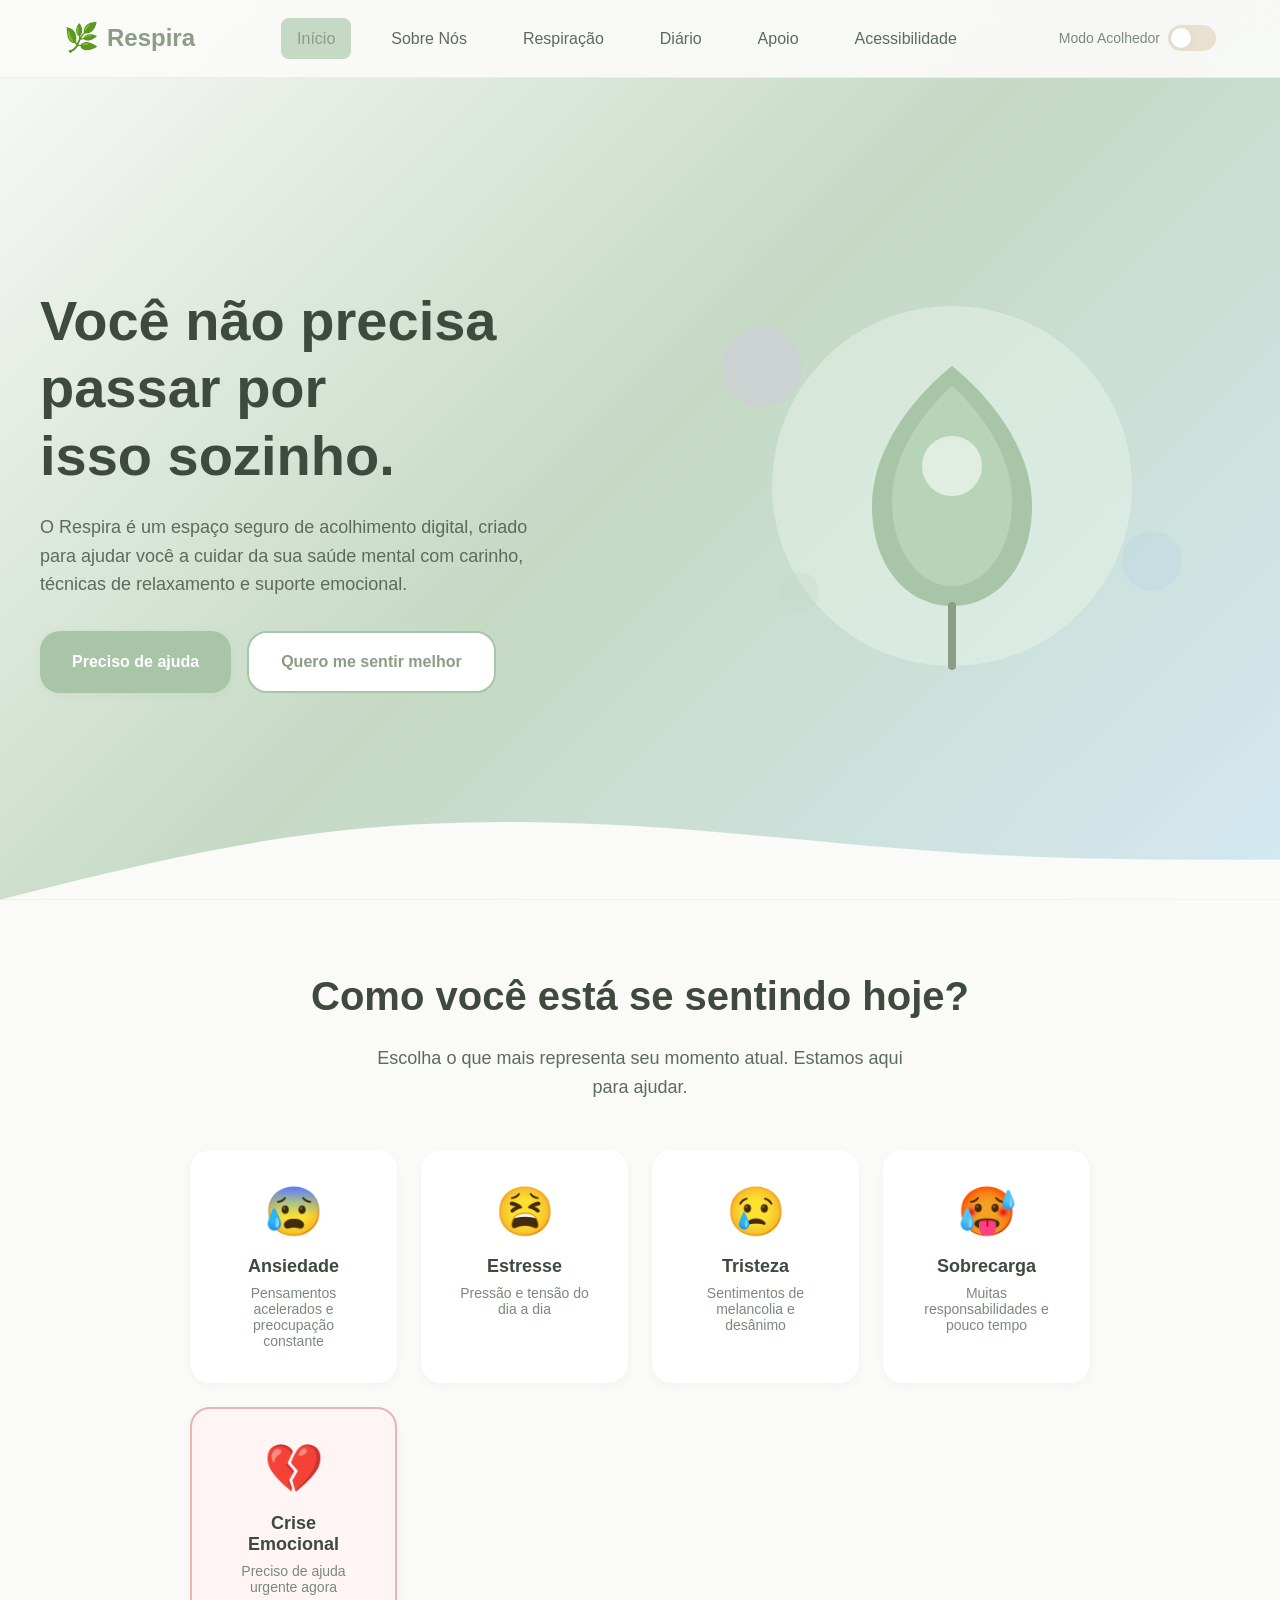
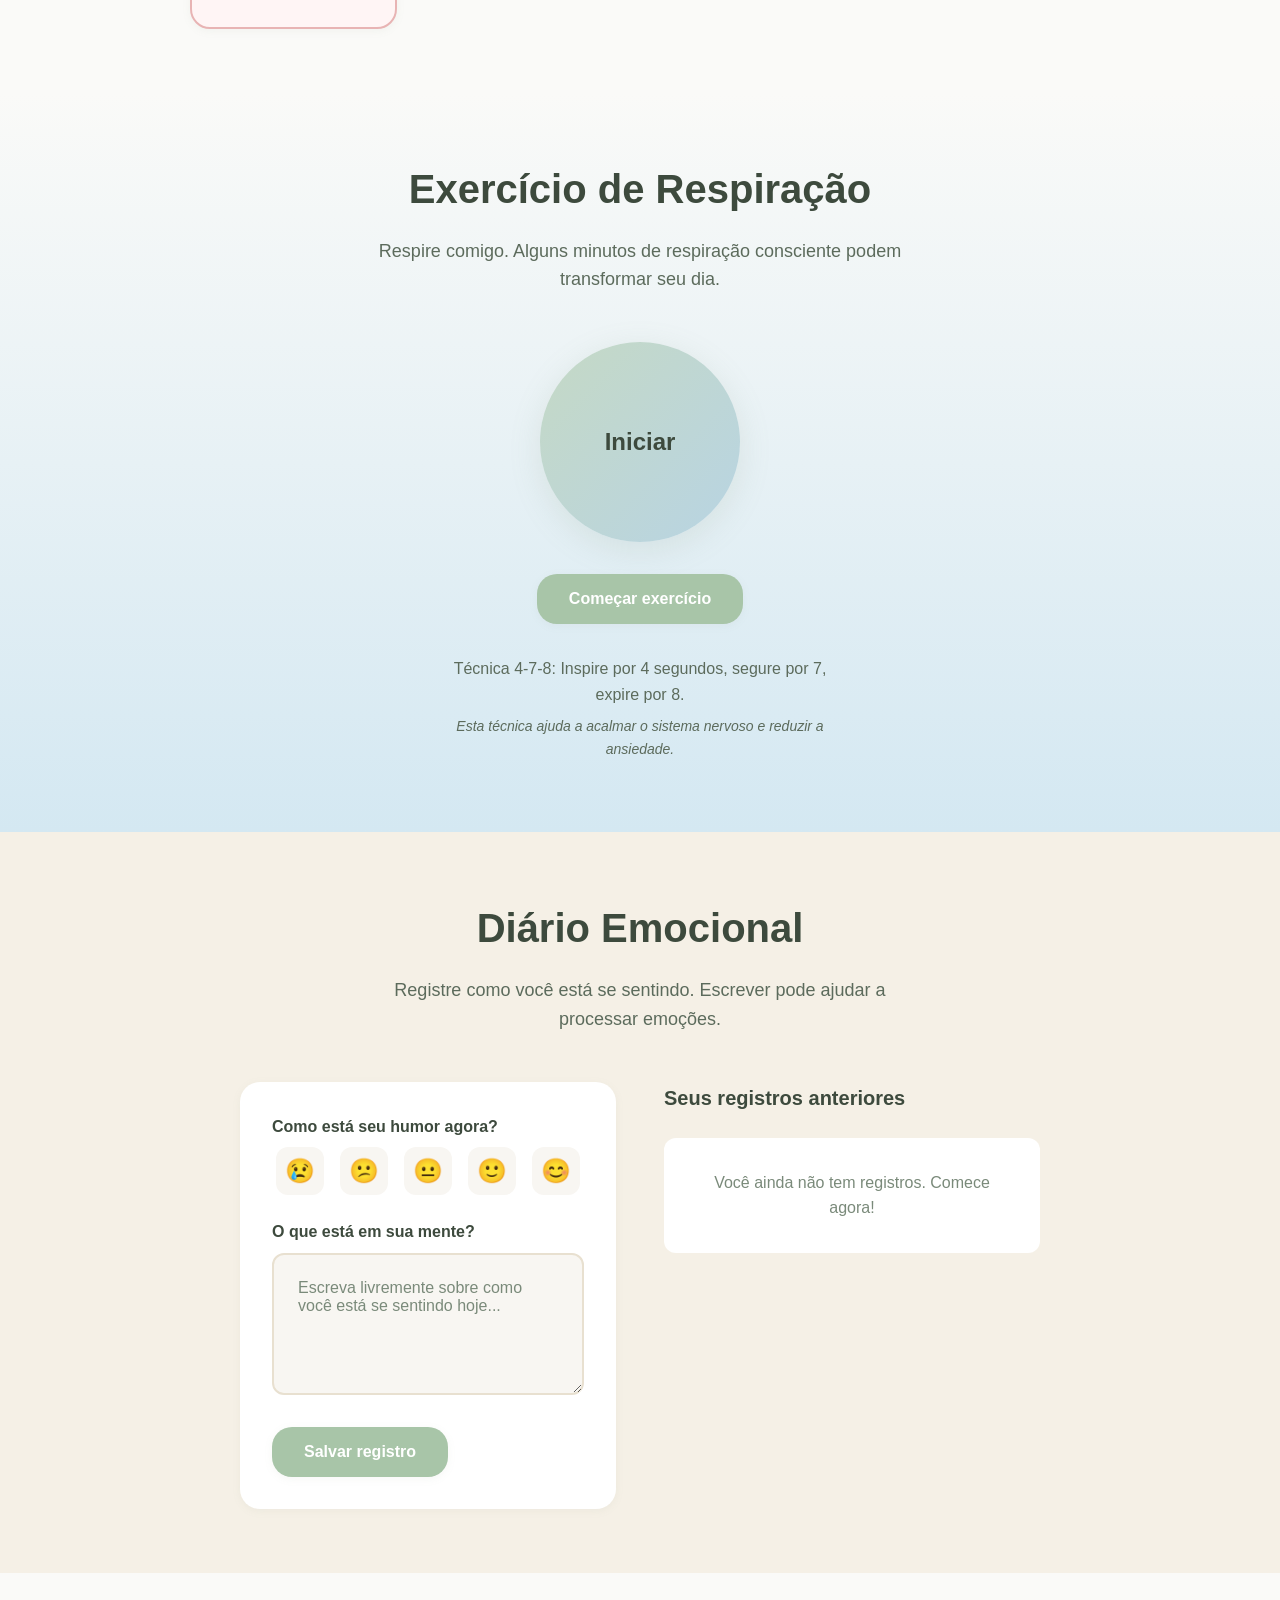
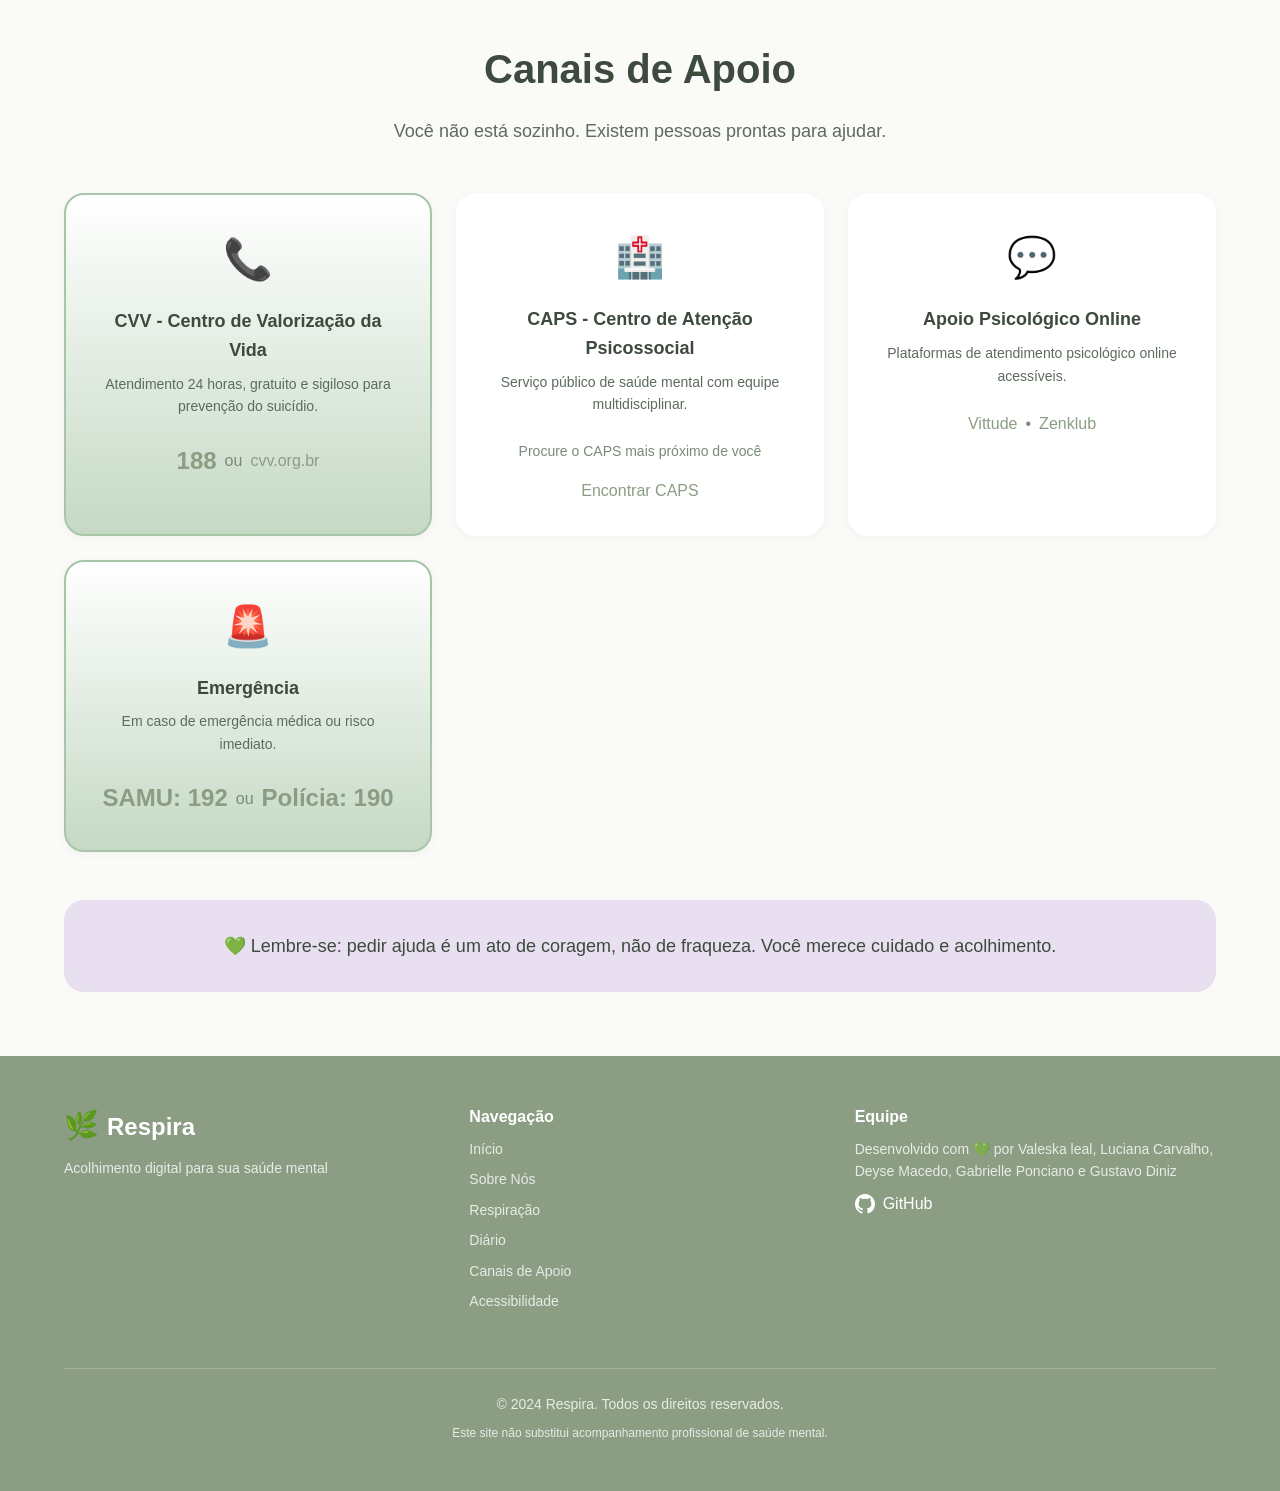
==== commit 46bd3b28: "corrigindo o footer" ====
--- a/RESPIRA_WEB/HTML/index.html
+++ b/RESPIRA_WEB/HTML/index.html
@@ -457,8 +457,8 @@
           <div class="footer-section">
             <h4>Equipe</h4>
             <p>
-              Desenvolvido com 💚 por Valeska, Luciana, Deyse, Gabrielle e
-              Gustavo
+              Desenvolvido com 💚 por Valeska leal, Luciana Carvalho, Deyse Macedo, Gabrielle Ponciano e
+              Gustavo Diniz
             </p>
             <a href="https://github.com" target="_blank" class="footer-github">
               <svg
@@ -485,6 +485,6 @@
       </div>
     </footer>
 
-    <script src="app.js"></script>
+    <script src="../JS/app.js"></script>
   </body>
 </html>
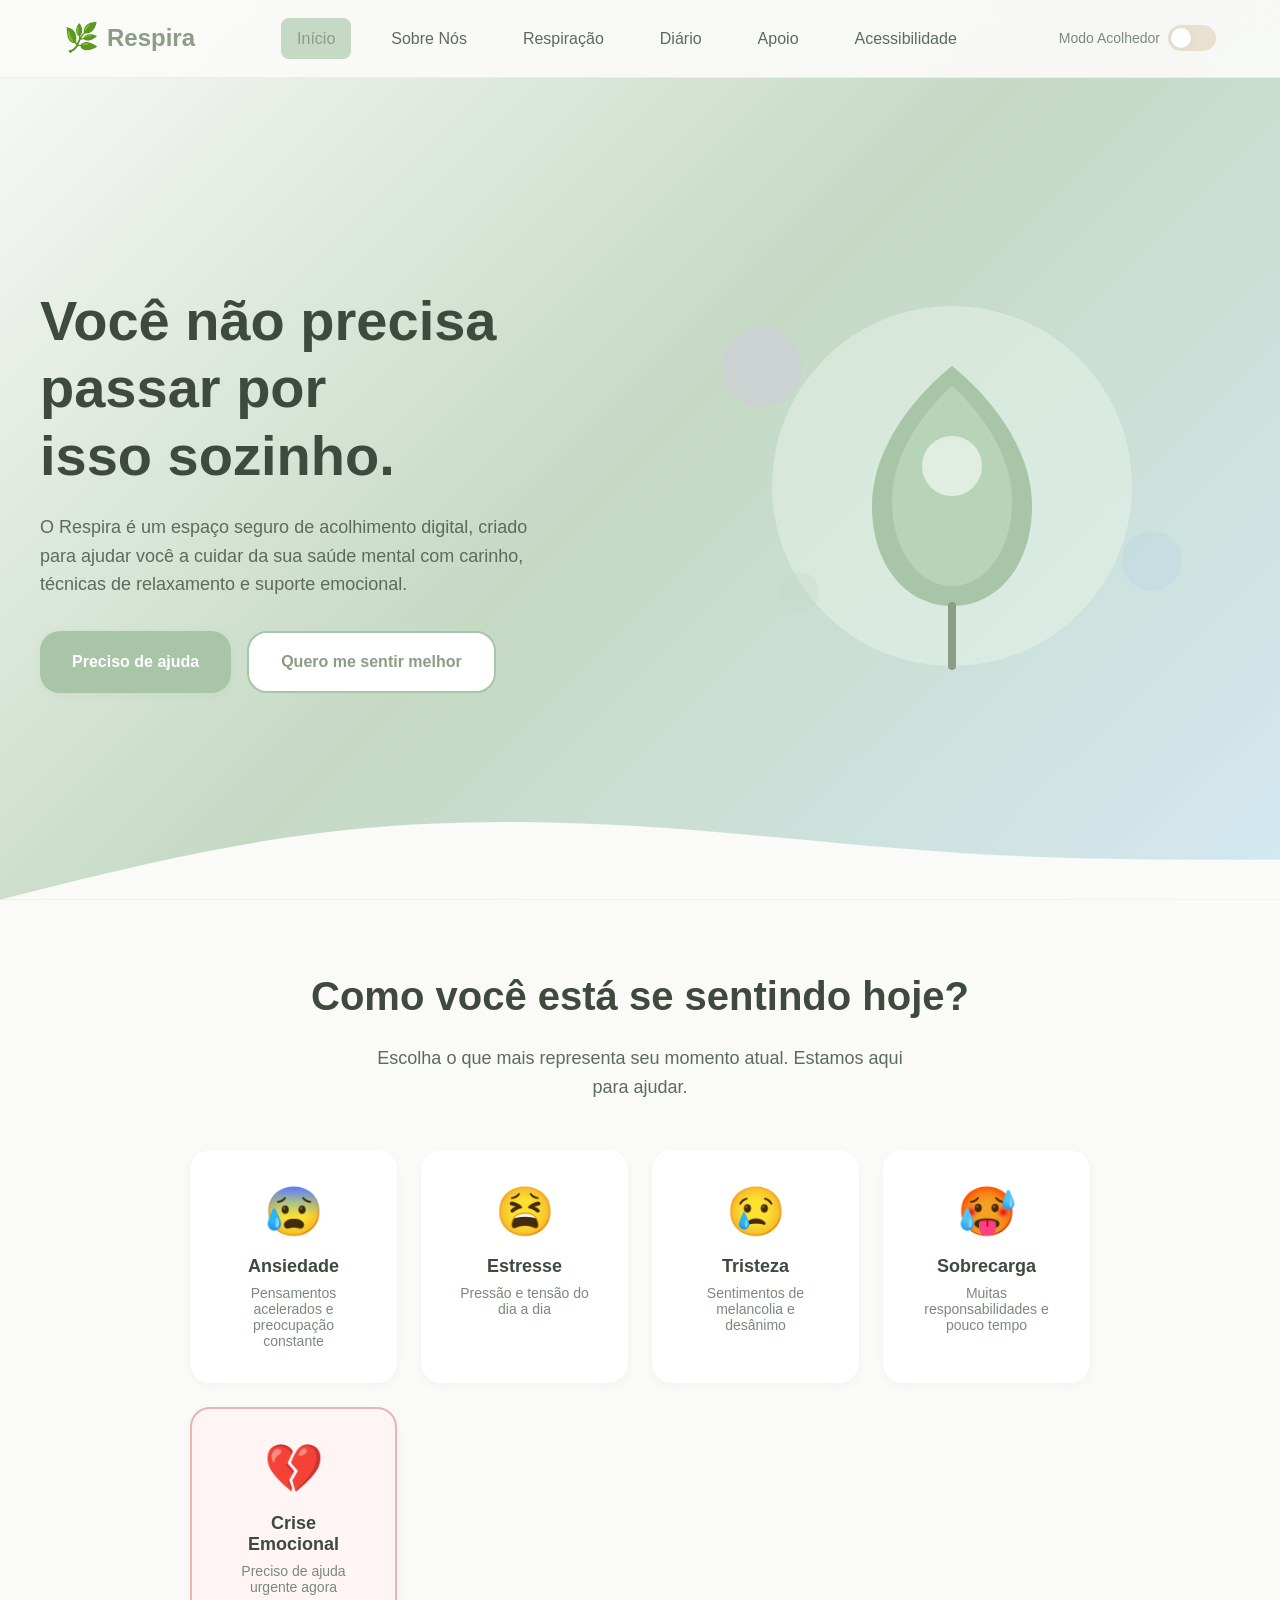
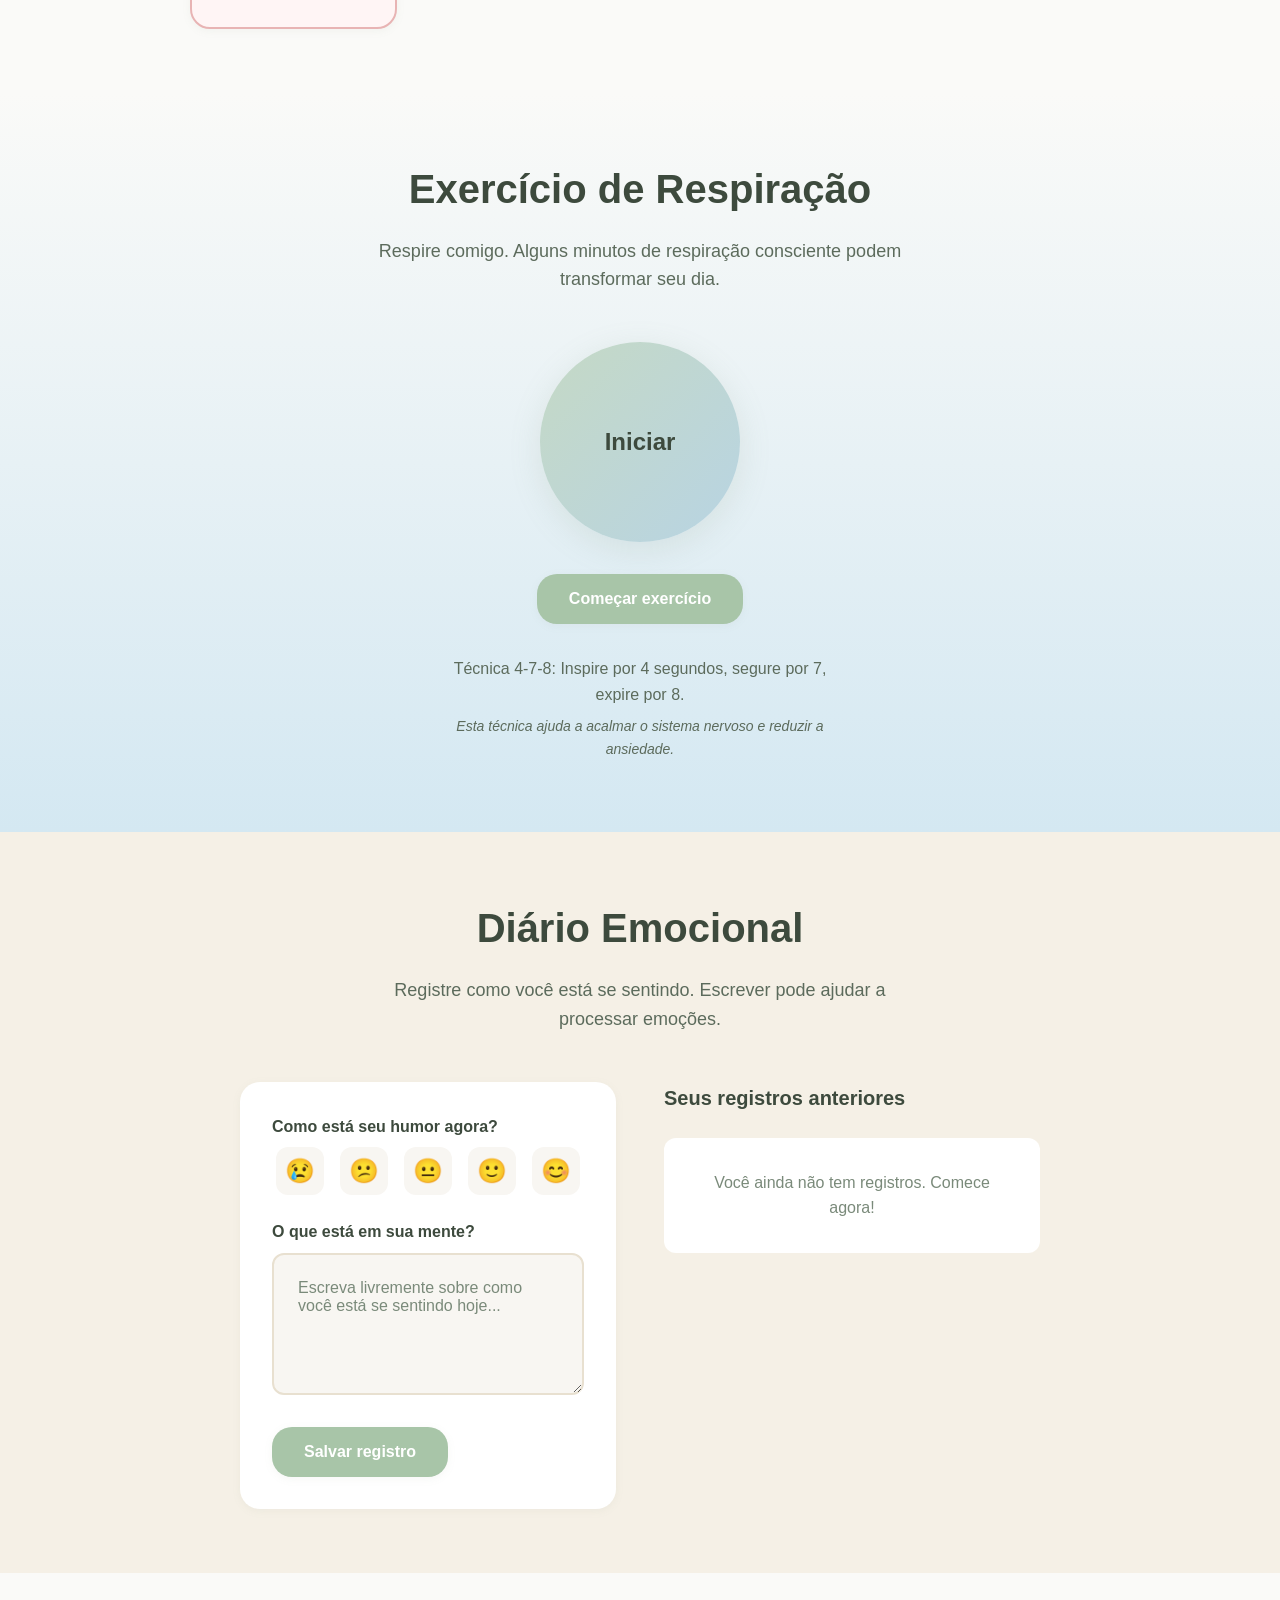
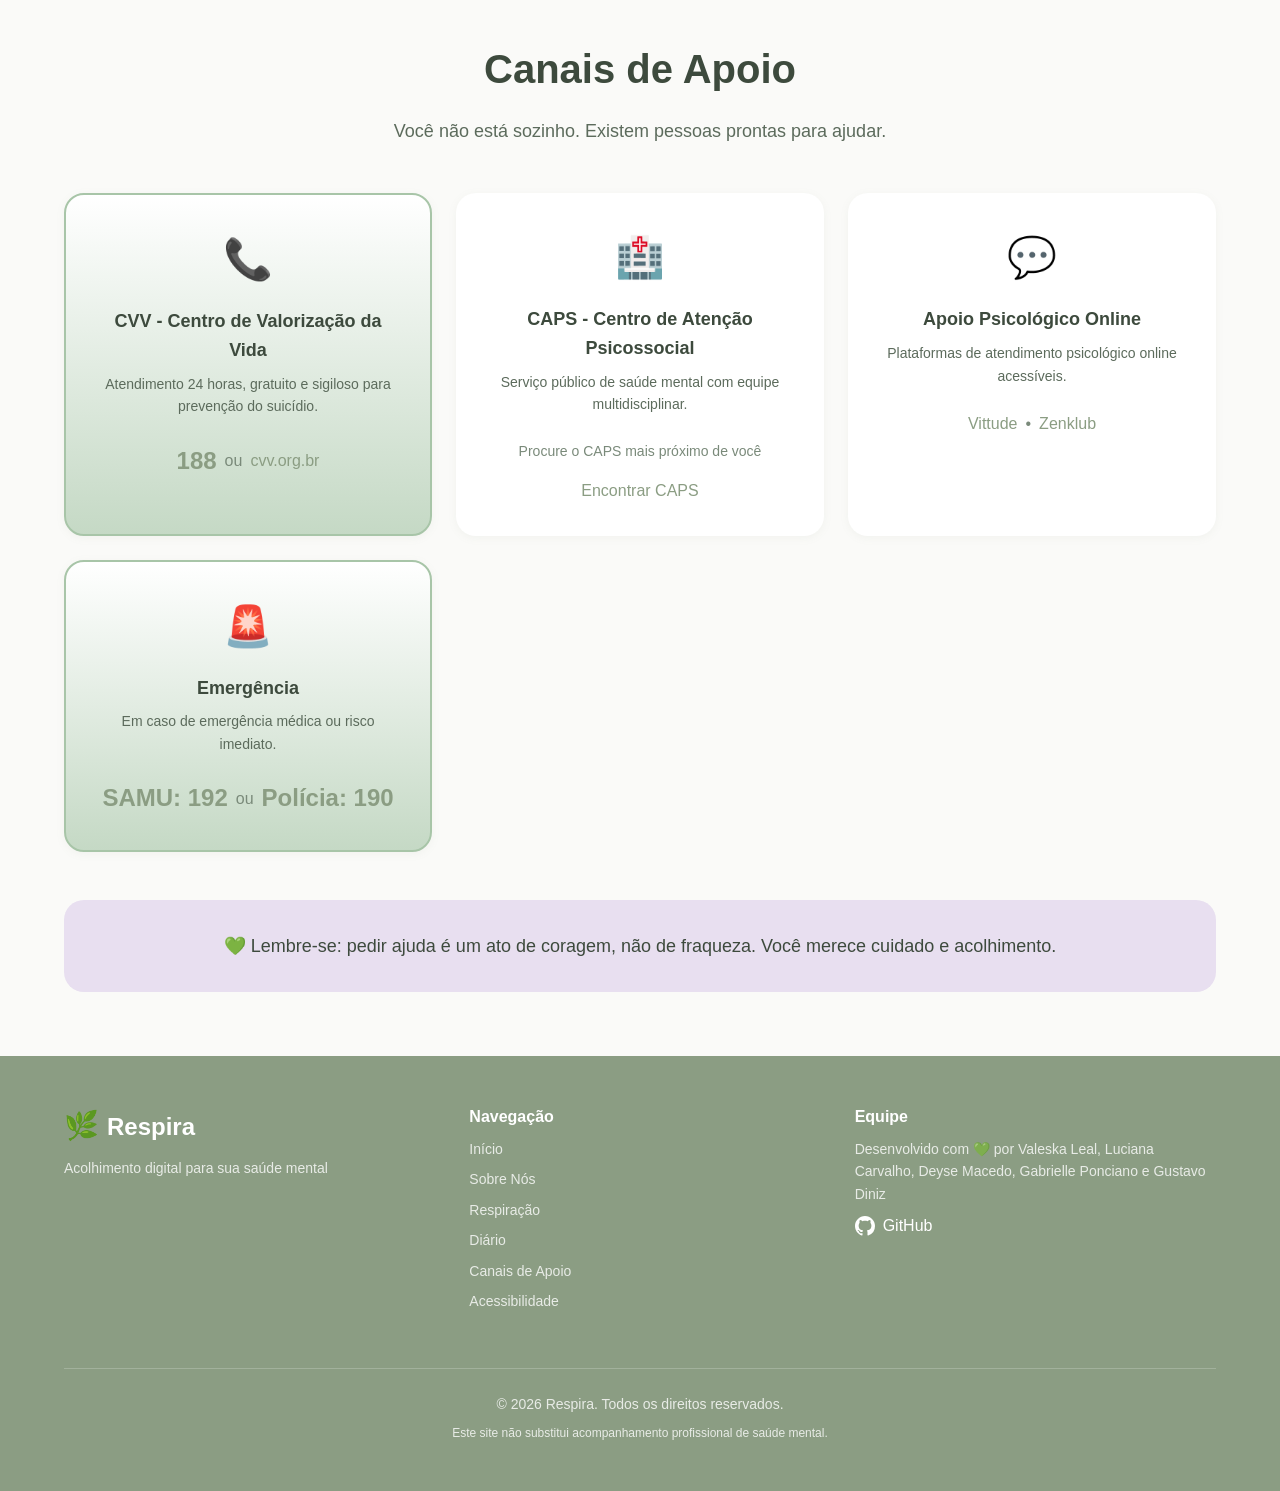
==== commit 72134690: "ativando o botão de som" ====
--- a/RESPIRA_WEB/HTML/index.html
+++ b/RESPIRA_WEB/HTML/index.html
@@ -457,7 +457,7 @@
           <div class="footer-section">
             <h4>Equipe</h4>
             <p>
-              Desenvolvido com 💚 por Valeska leal, Luciana Carvalho, Deyse Macedo, Gabrielle Ponciano e
+              Desenvolvido com 💚 por Valeska Leal, Luciana Carvalho, Deyse Macedo, Gabrielle Ponciano e
               Gustavo Diniz
             </p>
             <a href="https://github.com" target="_blank" class="footer-github">
@@ -477,7 +477,7 @@
         </div>
 
         <div class="footer-bottom">
-          <p>&copy; 2024 Respira. Todos os direitos reservados.</p>
+          <p>&copy; 2026 Respira. Todos os direitos reservados.</p>
           <p class="footer-disclaimer">
             Este site não substitui acompanhamento profissional de saúde mental.
           </p>
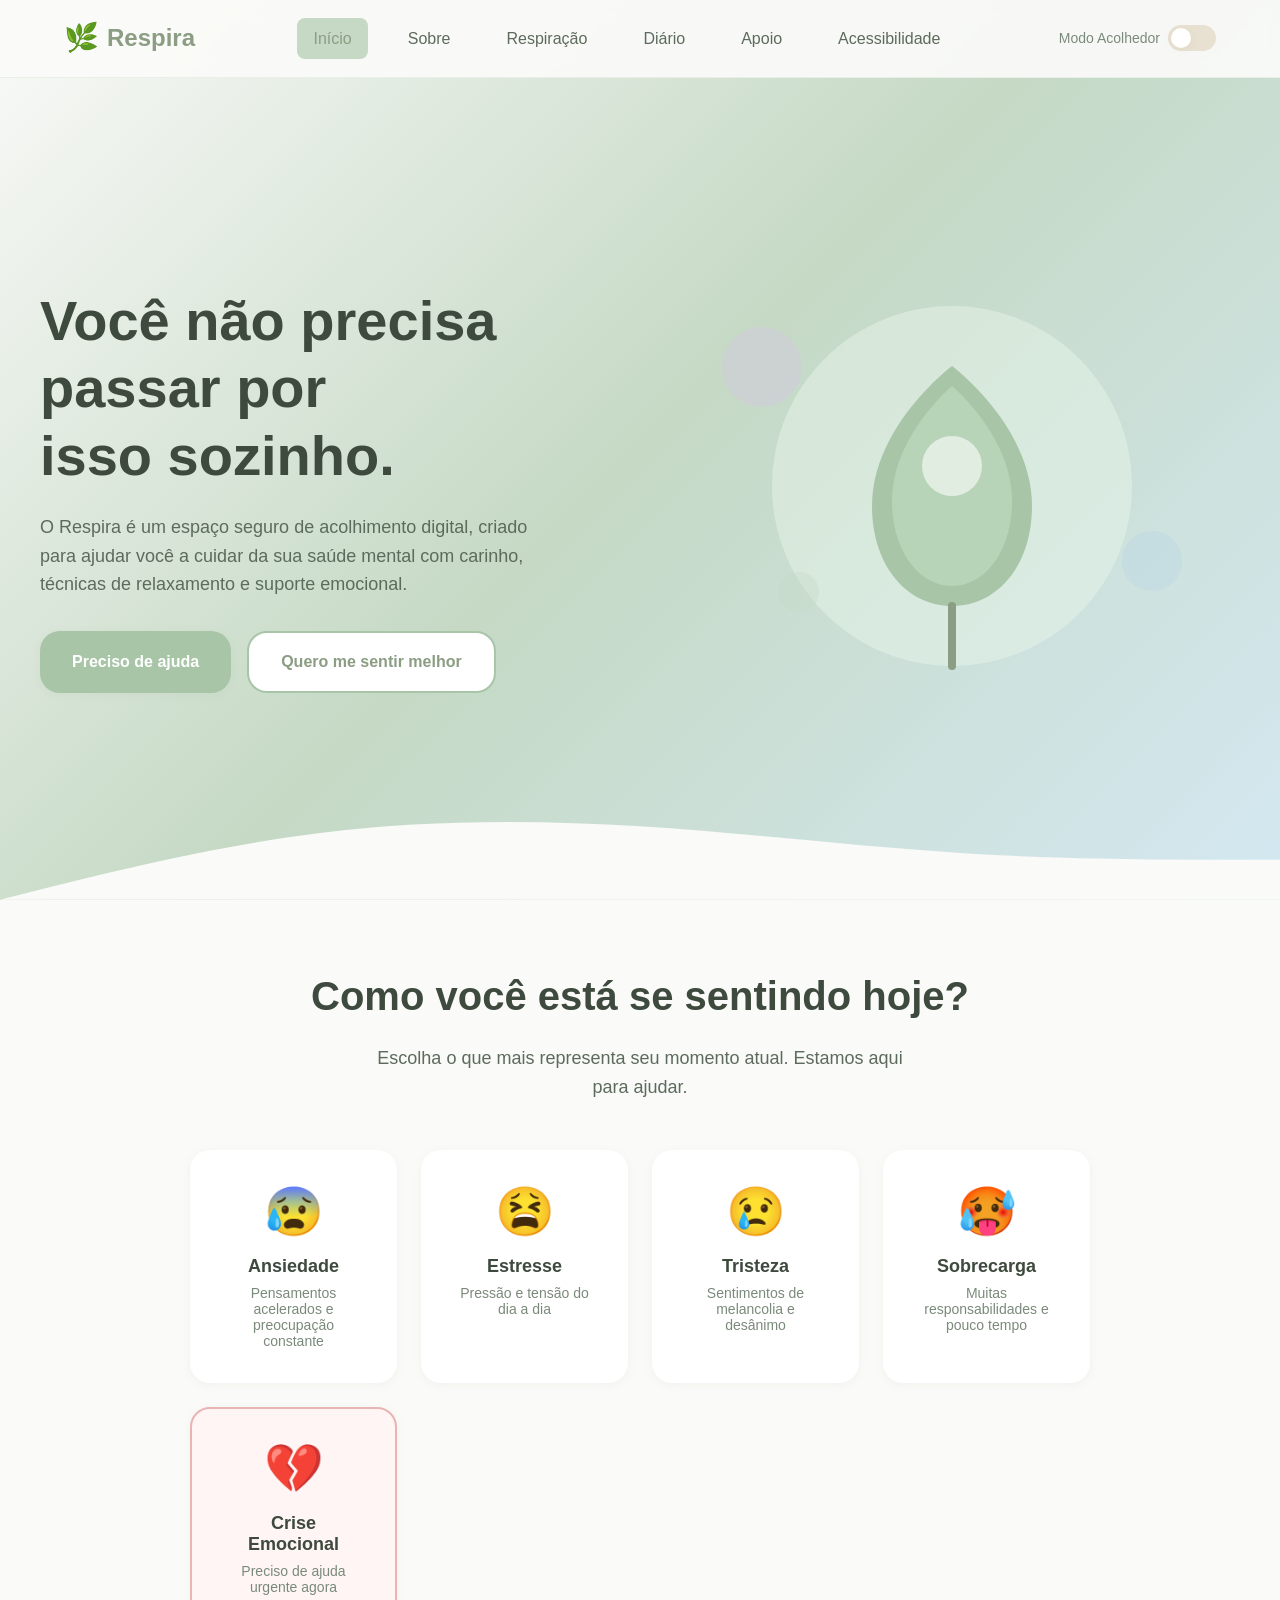
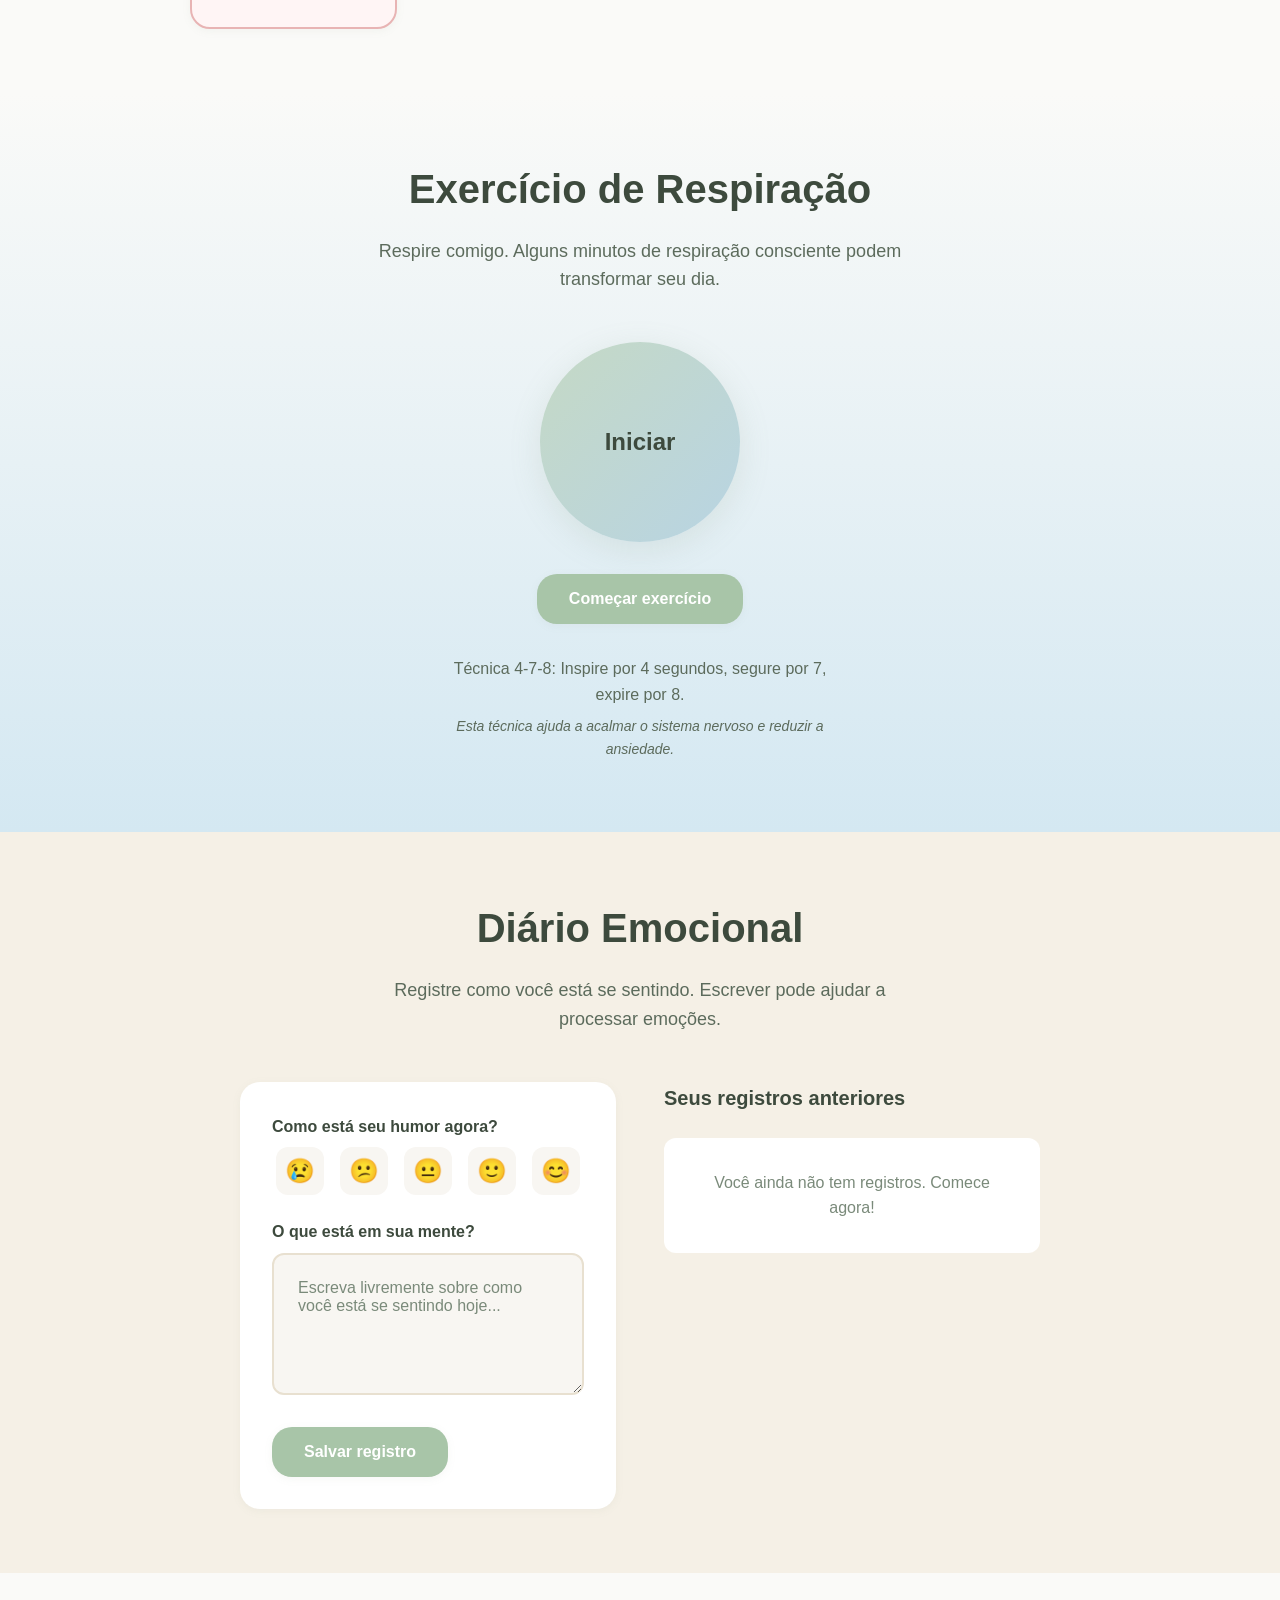
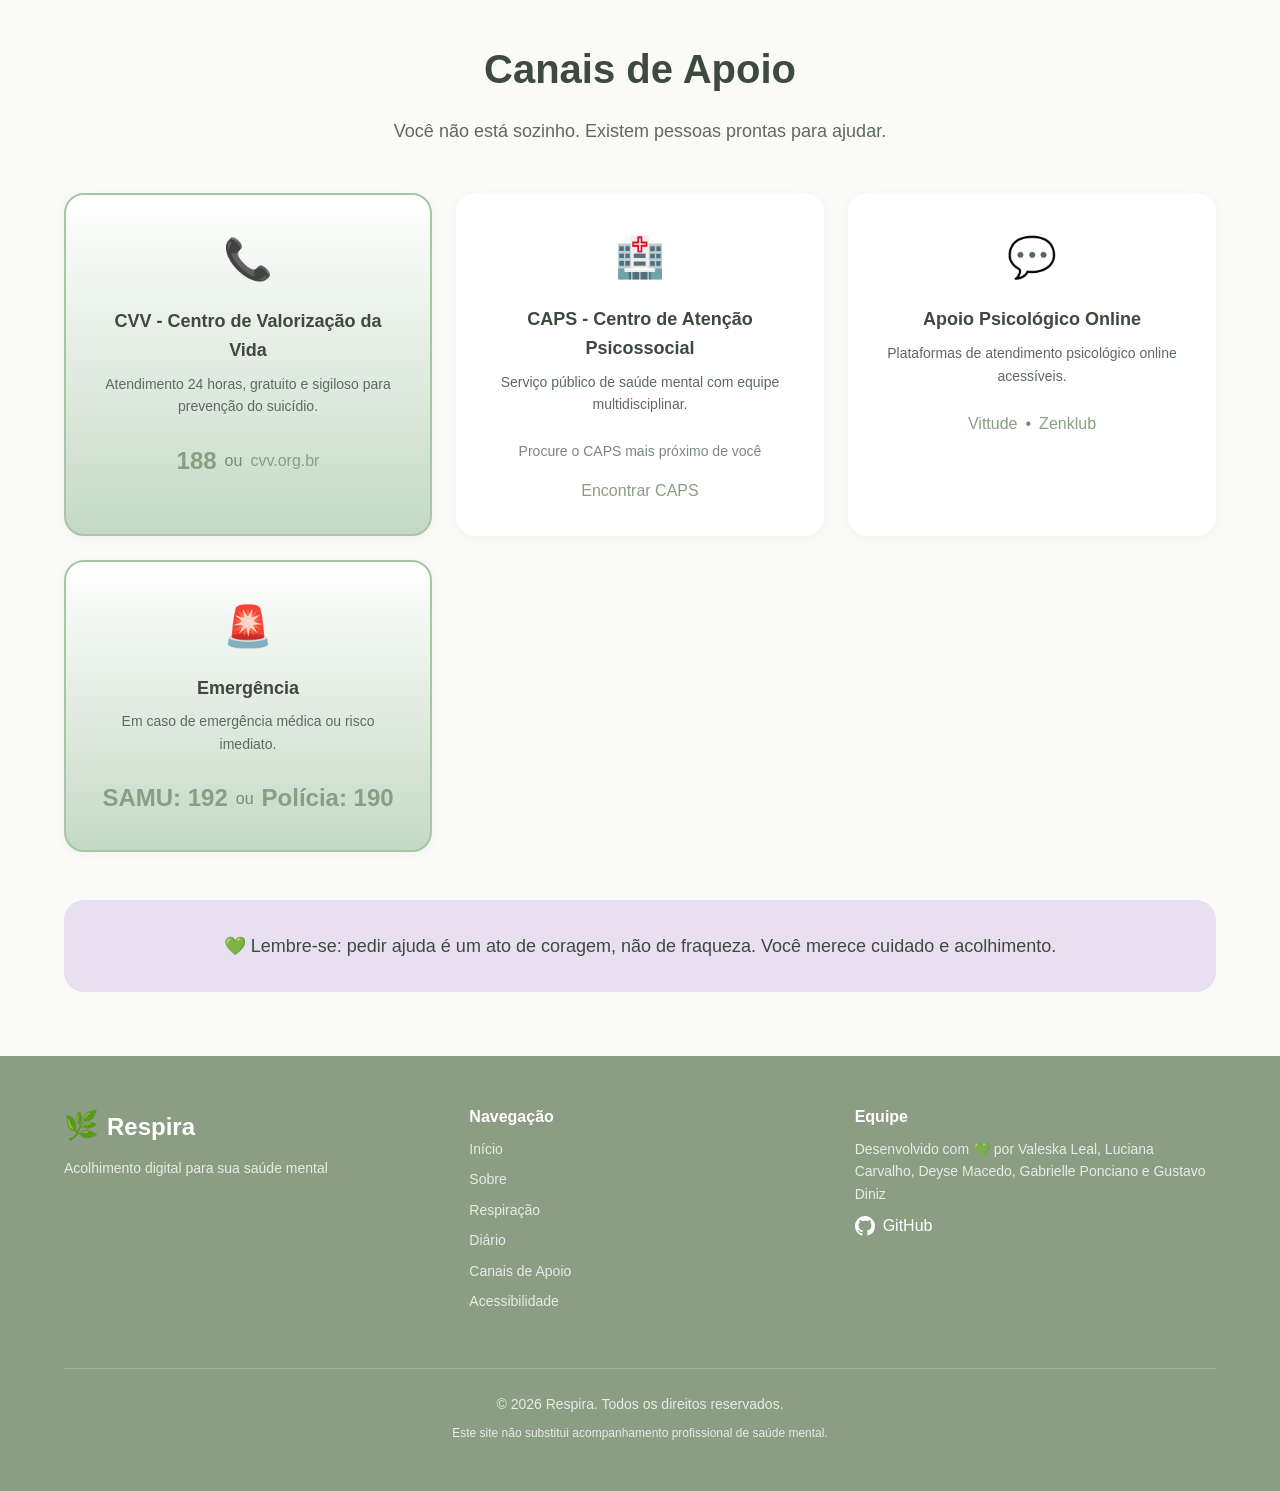
==== commit 8c2034bb: "ajuste no nome da página Sobre" ====
--- a/RESPIRA_WEB/HTML/index.html
+++ b/RESPIRA_WEB/HTML/index.html
@@ -32,7 +32,7 @@
         </a>
         <nav class="nav">
           <a href="index.html" class="nav-link active">Início</a>
-          <a href="sobre.html" class="nav-link">Sobre Nós</a>
+          <a href="sobre.html" class="nav-link">Sobre</a>
           <a href="respiracao.html" class="nav-link">Respiração</a>
           <a href="diario.html" class="nav-link">Diário</a>
           <a href="apoio.html" class="nav-link">Apoio</a>
@@ -59,7 +59,7 @@
     <!-- Mobile Menu -->
     <div class="mobile-menu">
       <a href="index.html" class="mobile-nav-link">Início</a>
-      <a href="sobre.html" class="mobile-nav-link">Sobre Nós</a>
+      <a href="sobre.html" class="mobile-nav-link">Sobre</a>
       <a href="respiracao.html" class="mobile-nav-link">Respiração</a>
       <a href="diario.html" class="mobile-nav-link">Diário</a>
       <a href="apoio.html" class="mobile-nav-link">Apoio</a>
@@ -446,7 +446,7 @@
             <h4>Navegação</h4>
             <nav class="footer-nav">
               <a href="index.html">Início</a>
-              <a href="sobre.html">Sobre Nós</a>
+              <a href="sobre.html">Sobre</a>
               <a href="respiracao.html">Respiração</a>
               <a href="diario.html">Diário</a>
               <a href="apoio.html">Canais de Apoio</a>
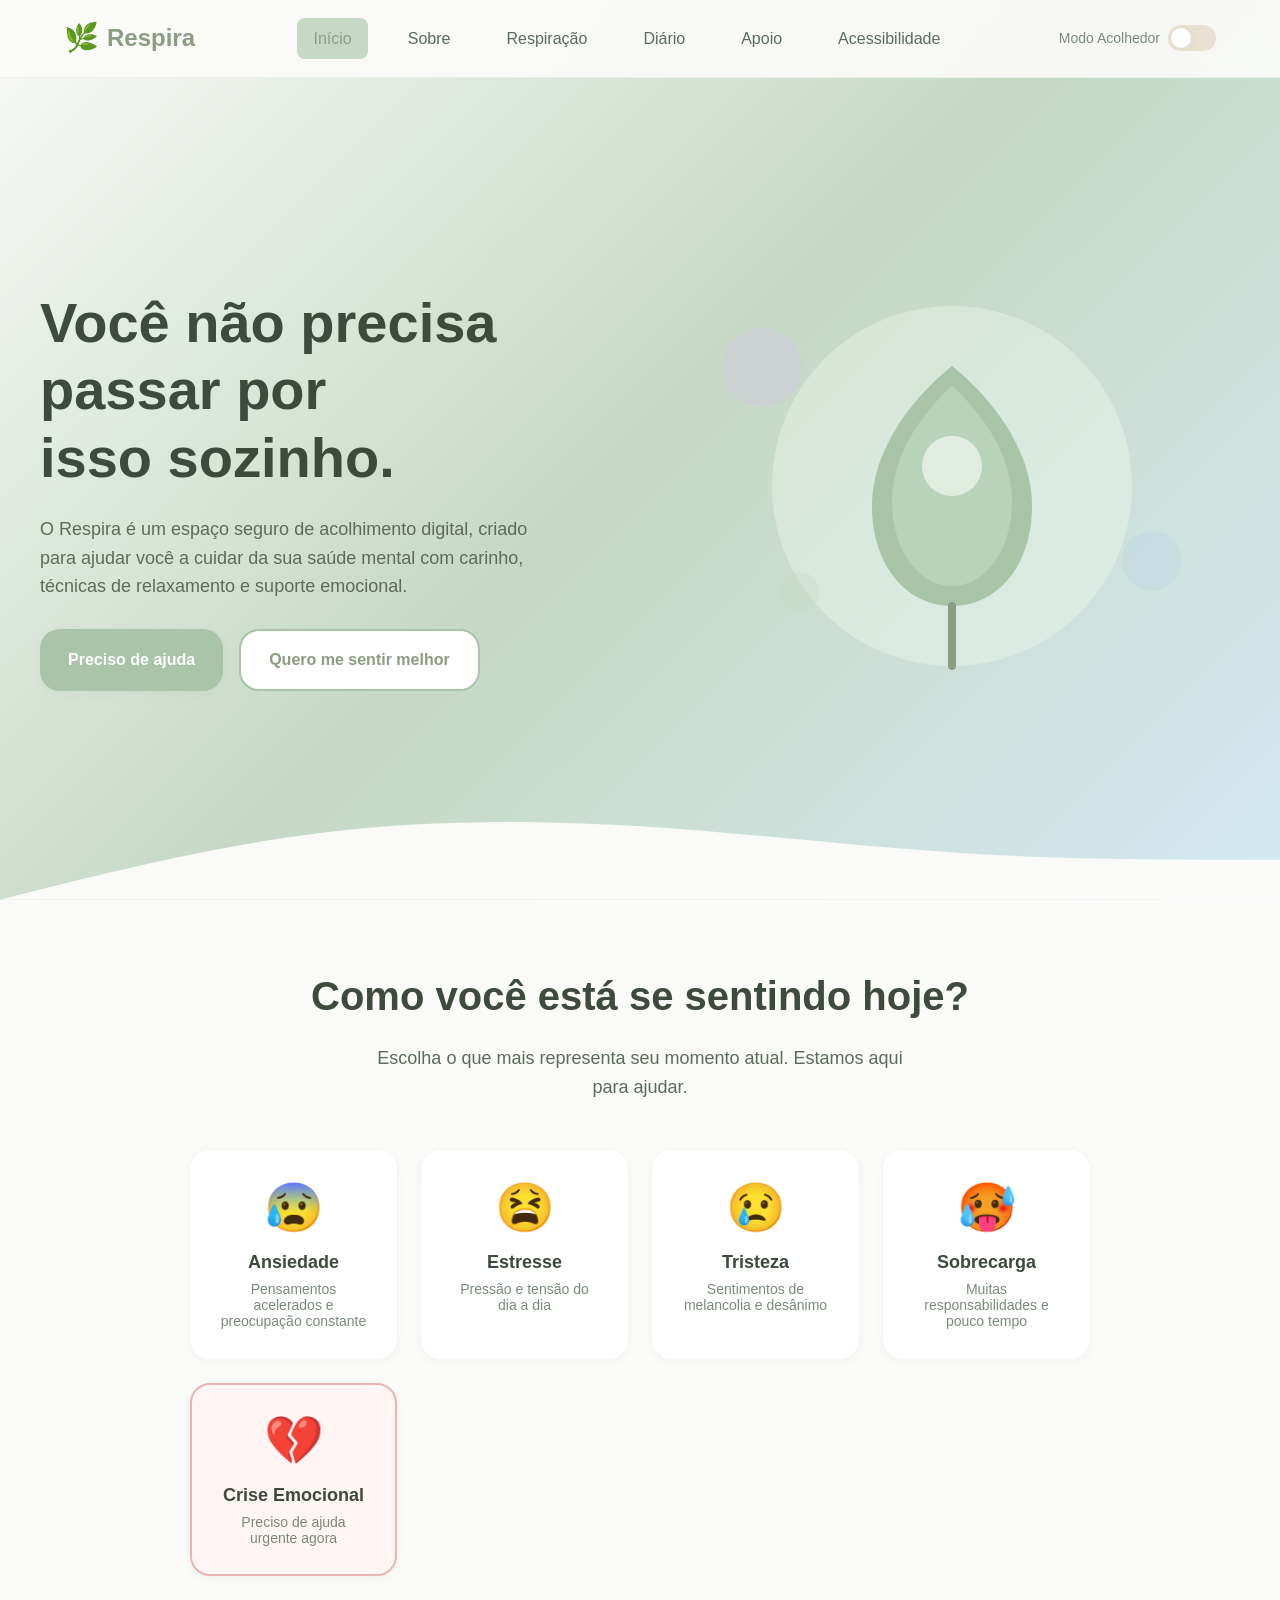
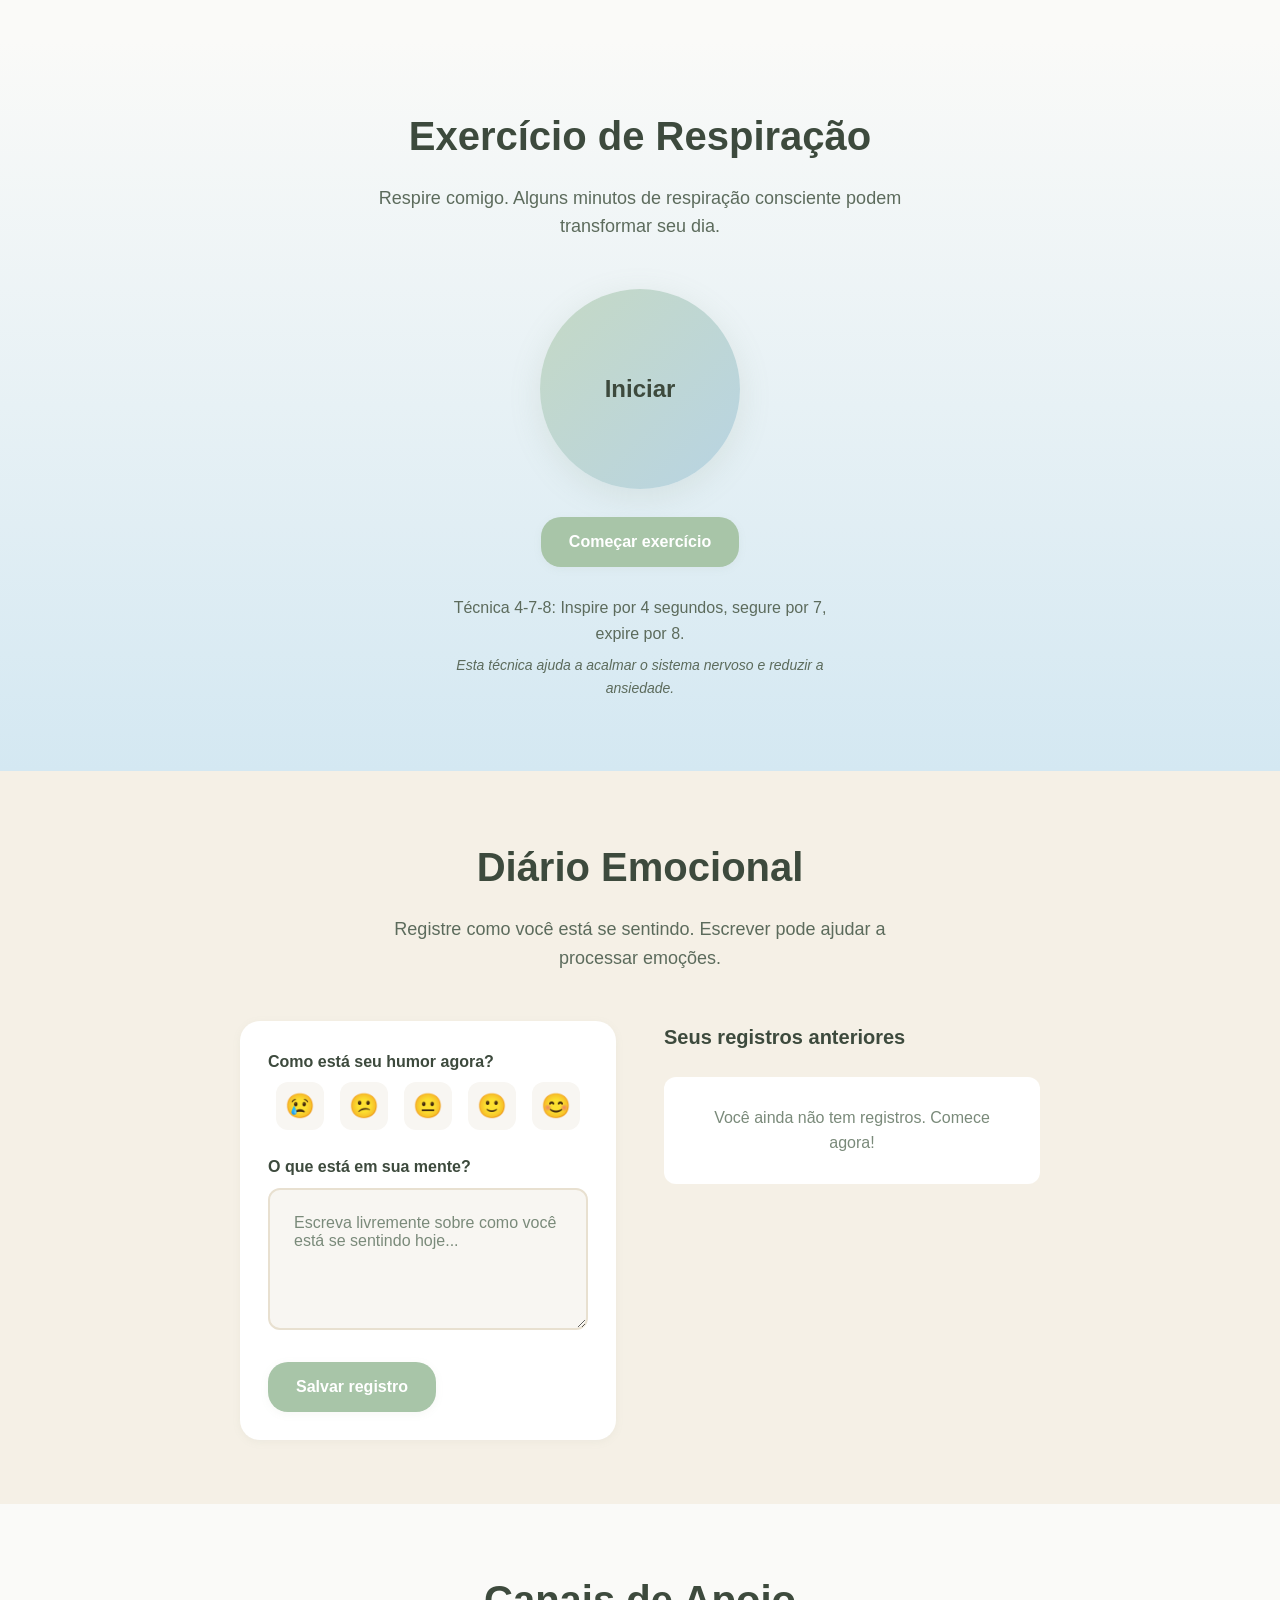
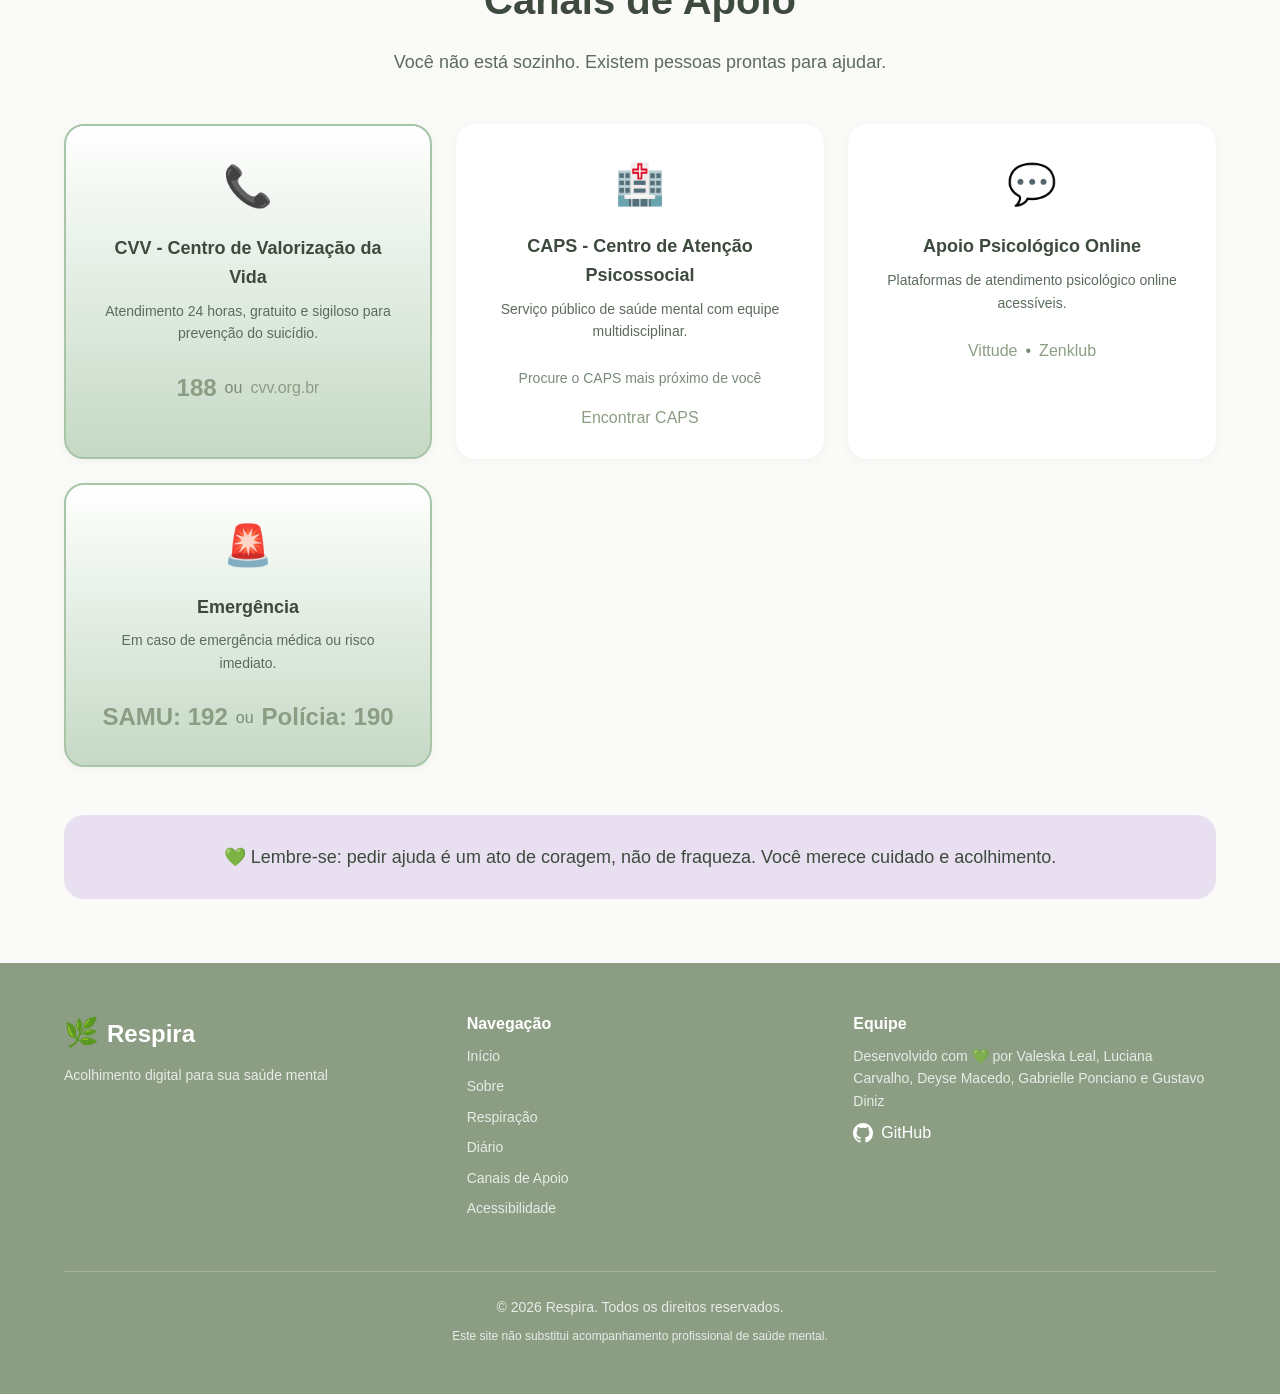
==== commit fa8db9d6: "alterando assets para local e inserindo fontes" ====
--- a/RESPIRA_WEB/HTML/index.html
+++ b/RESPIRA_WEB/HTML/index.html
@@ -7,12 +7,6 @@
     <meta
       name="description"
       content="Você não precisa passar por isso sozinho. O Respira oferece acolhimento emocional, exercícios de respiração e apoio para sua saúde mental."
-    />
-    <link rel="preconnect" href="https://fonts.googleapis.com" />
-    <link rel="preconnect" href="https://fonts.gstatic.com" crossorigin />
-    <link
-      href="https://fonts.googleapis.com/css2?family=Nunito:wght@400;500;600;700&display=swap"
-      rel="stylesheet"
     />
     <link rel="stylesheet" href="../CSS/style.css" />
     <script src="../JS/global-accessibility.js"></script>
--- a/RESPIRA_WEB/CSS/style.css
+++ b/RESPIRA_WEB/CSS/style.css
@@ -70,12 +70,12 @@
   --space-xs: 0.5rem;
   --space-sm: 1rem;
   --space-md: 1.5rem;
-  --space-lg: 2rem;
+  --space-lg: 1.75rem;
   --space-xl: 3rem;
   --space-2xl: 4rem;
 
   /* Fontes */
-  --font-family: Arial, Helvetica, sans-serif;
+  --font-family: 'Nunito', sans-serif;
   --font-size-base: 16px;
   --line-height-base: 1.6;
 }
@@ -1277,7 +1277,7 @@
 }
 
 .page-title {
-  font-size: clamp(2rem, 5vw, 3rem);
+  font-size: clamp(2rem, 3.5vw, 2.8rem);
   font-weight: 700;
   color: var(--text-primary);
   margin-bottom: var(--space-sm);
@@ -1291,7 +1291,7 @@
 }
 
 /* =====================================================
-   SOBRE NÓS PAGE
+   Sobre PAGE
    ===================================================== */
 
 /* Mission Section */
@@ -1416,12 +1416,14 @@
 
 .team-grid {
   display: grid;
-  grid-template-columns: repeat(auto-fit, minmax(220px, 1fr));
-  gap: var(--space-md);
+  grid-template-columns: repeat(5, 1fr);
+  gap: 1.5rem;
+  align-items: stretch;
 }
 
 .team-card {
-  padding: var(--space-lg);
+  padding: 2rem;
+  min-height: 420px;
   background: white;
   border-radius: var(--radius-lg);
   text-align: center;
@@ -1449,6 +1451,16 @@
   font-size: 2rem;
   font-weight: 700;
   color: white;
+}
+.team-photo {
+  width: 140px;
+  height: 140px;
+  border-radius: 50%;
+  object-fit: cover;
+  margin: 0 auto 1rem;
+  display: block;
+  border: 4px solid var(--sage-green-light);
+  box-shadow: var(--shadow-md);
 }
 
 .team-name {
@@ -1473,6 +1485,21 @@
   font-size: 0.875rem;
   color: var(--text-secondary);
   line-height: 1.5;
+}
+
+/* outras classes */
+
+/* RESPONSIVIDADE */
+@media (max-width: 1200px) {
+  .team-grid {
+    grid-template-columns: repeat(3, 1fr);
+  }
+}
+
+@media (max-width: 768px) {
+  .team-grid {
+    grid-template-columns: repeat(1, 1fr);
+  }
 }
 
 /* Social Section */
